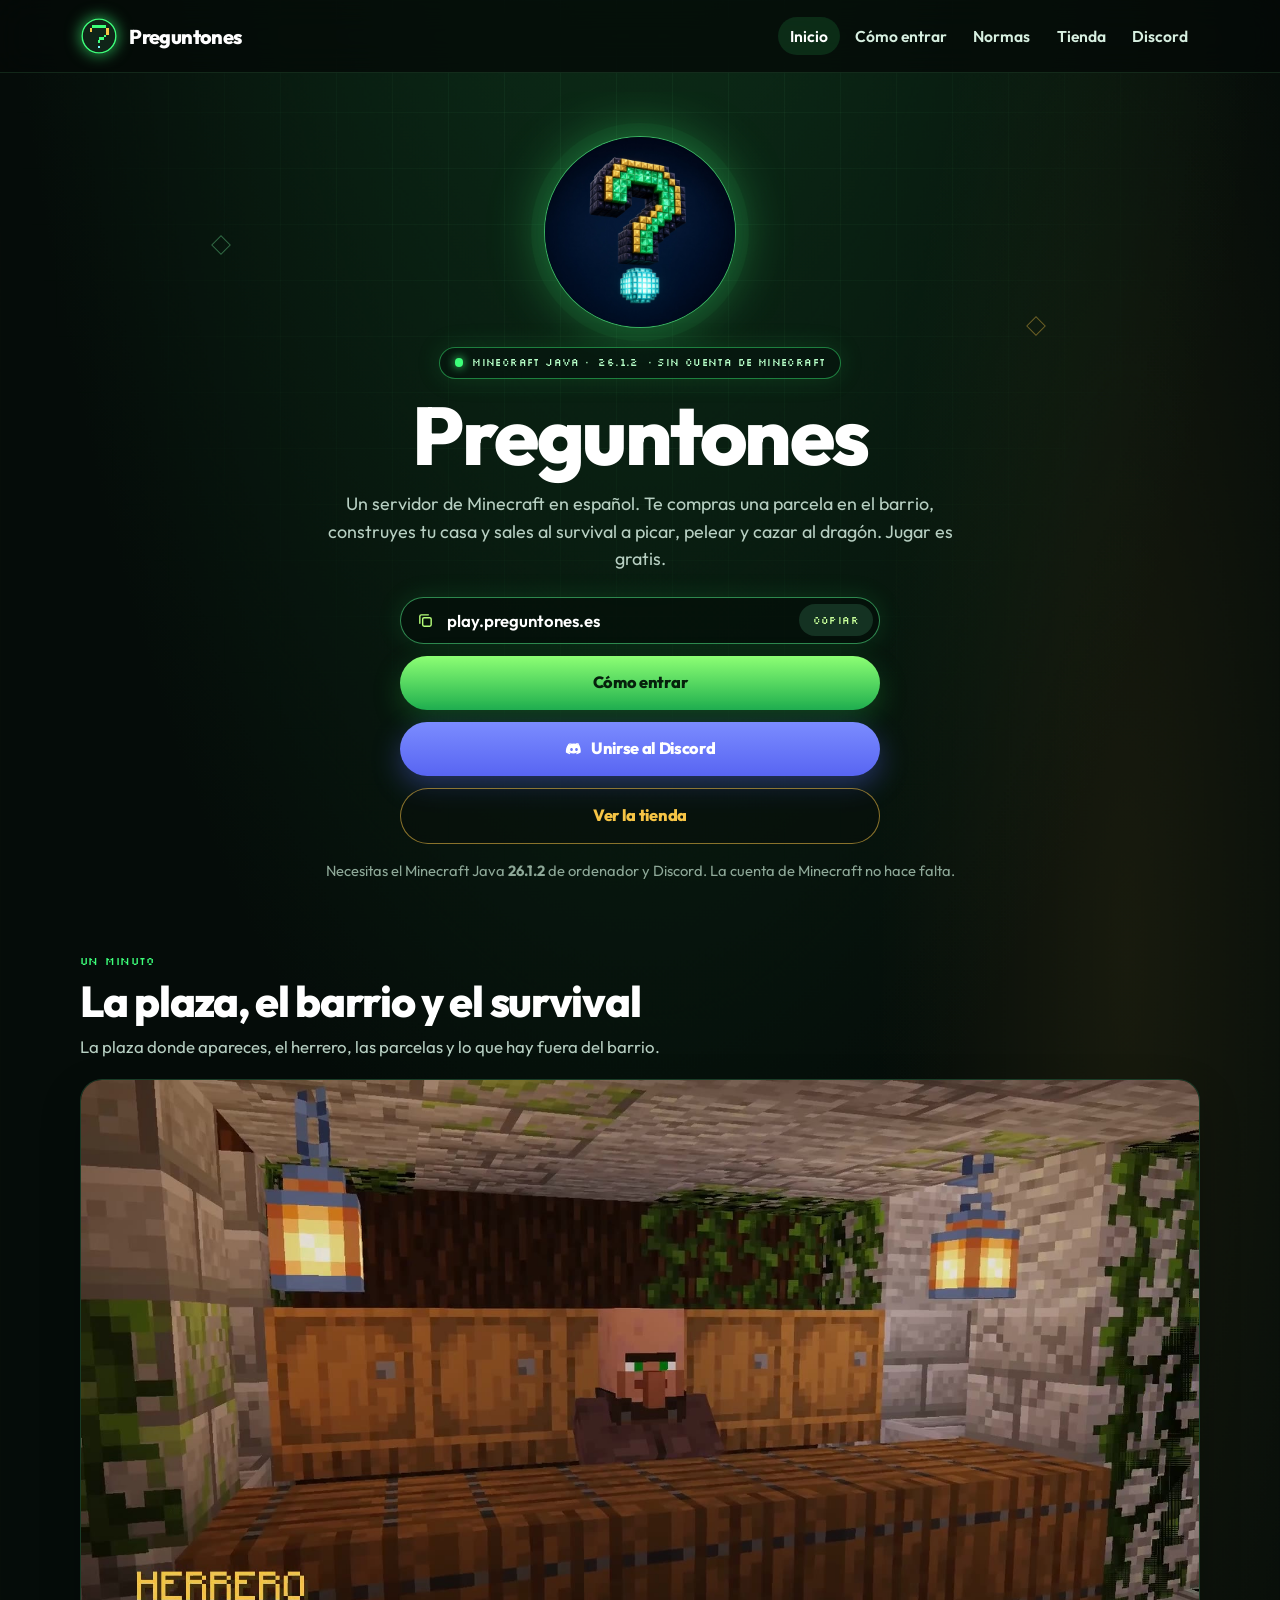
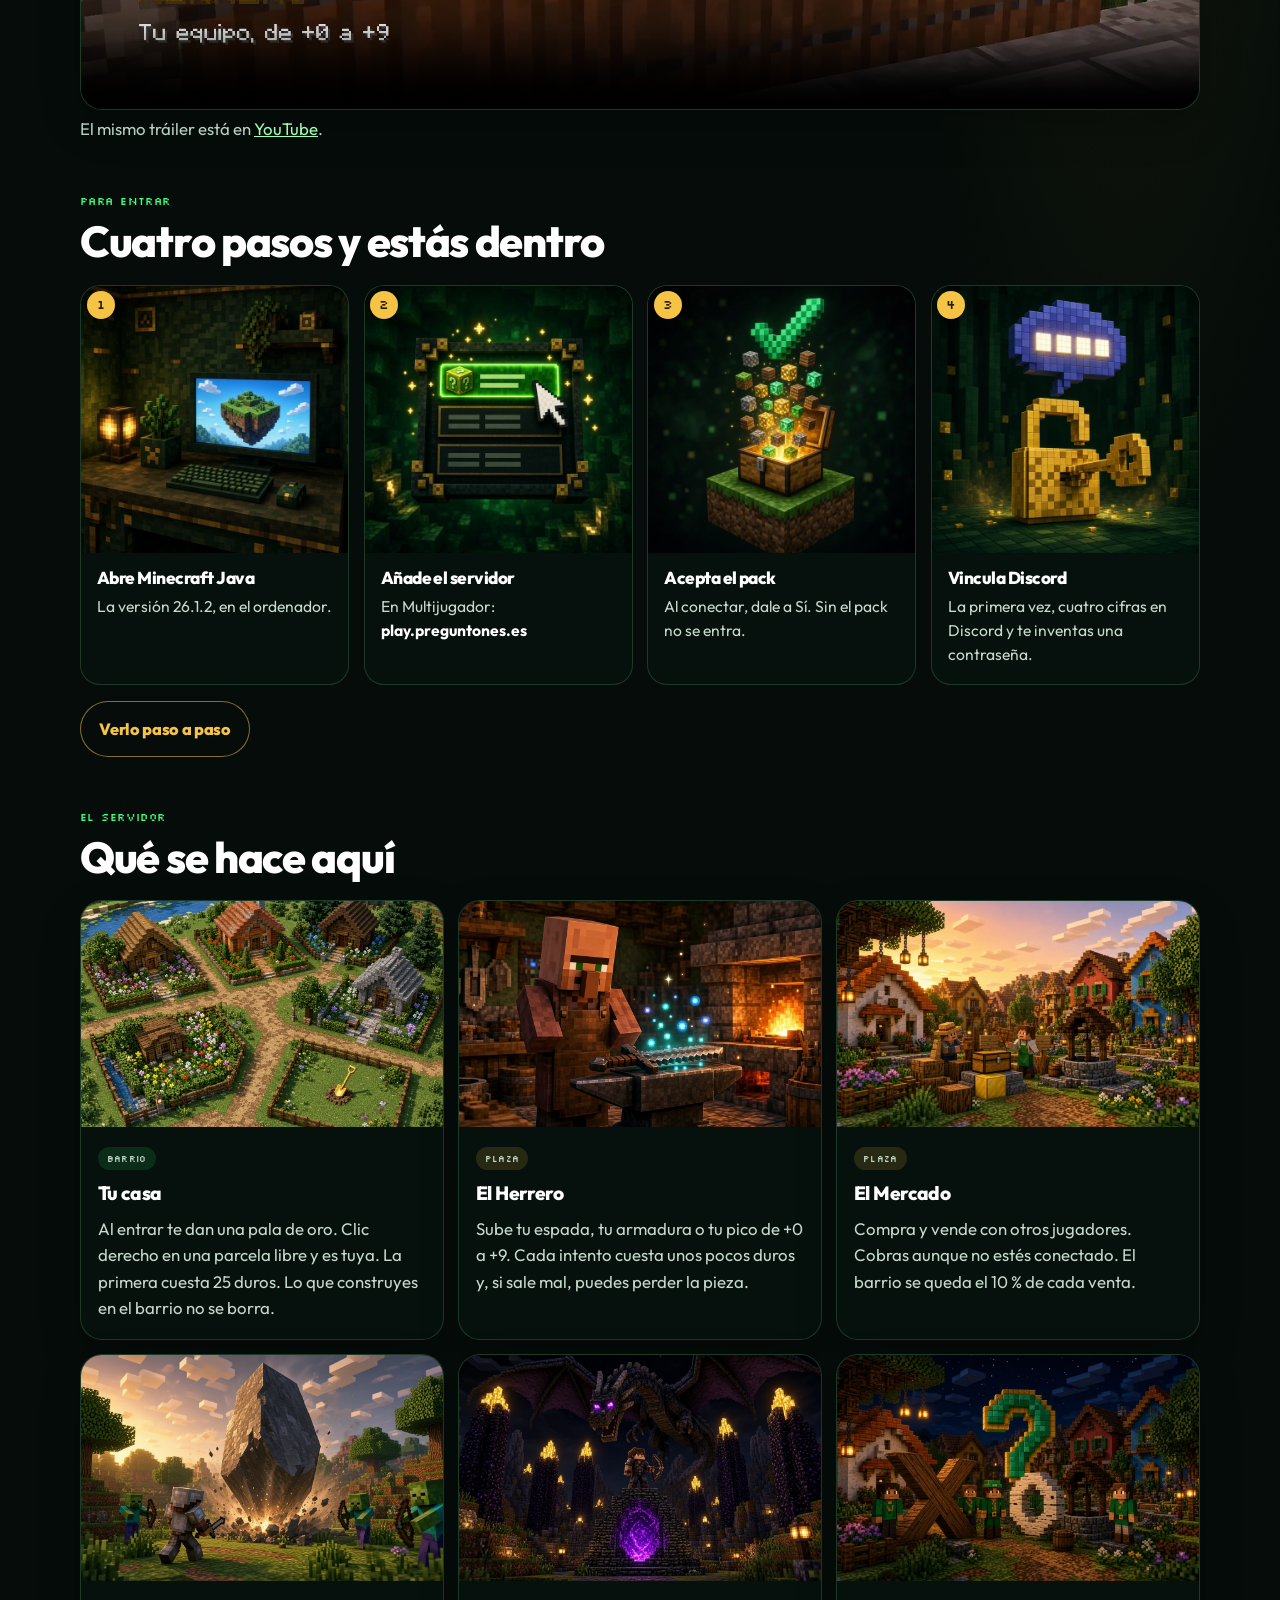
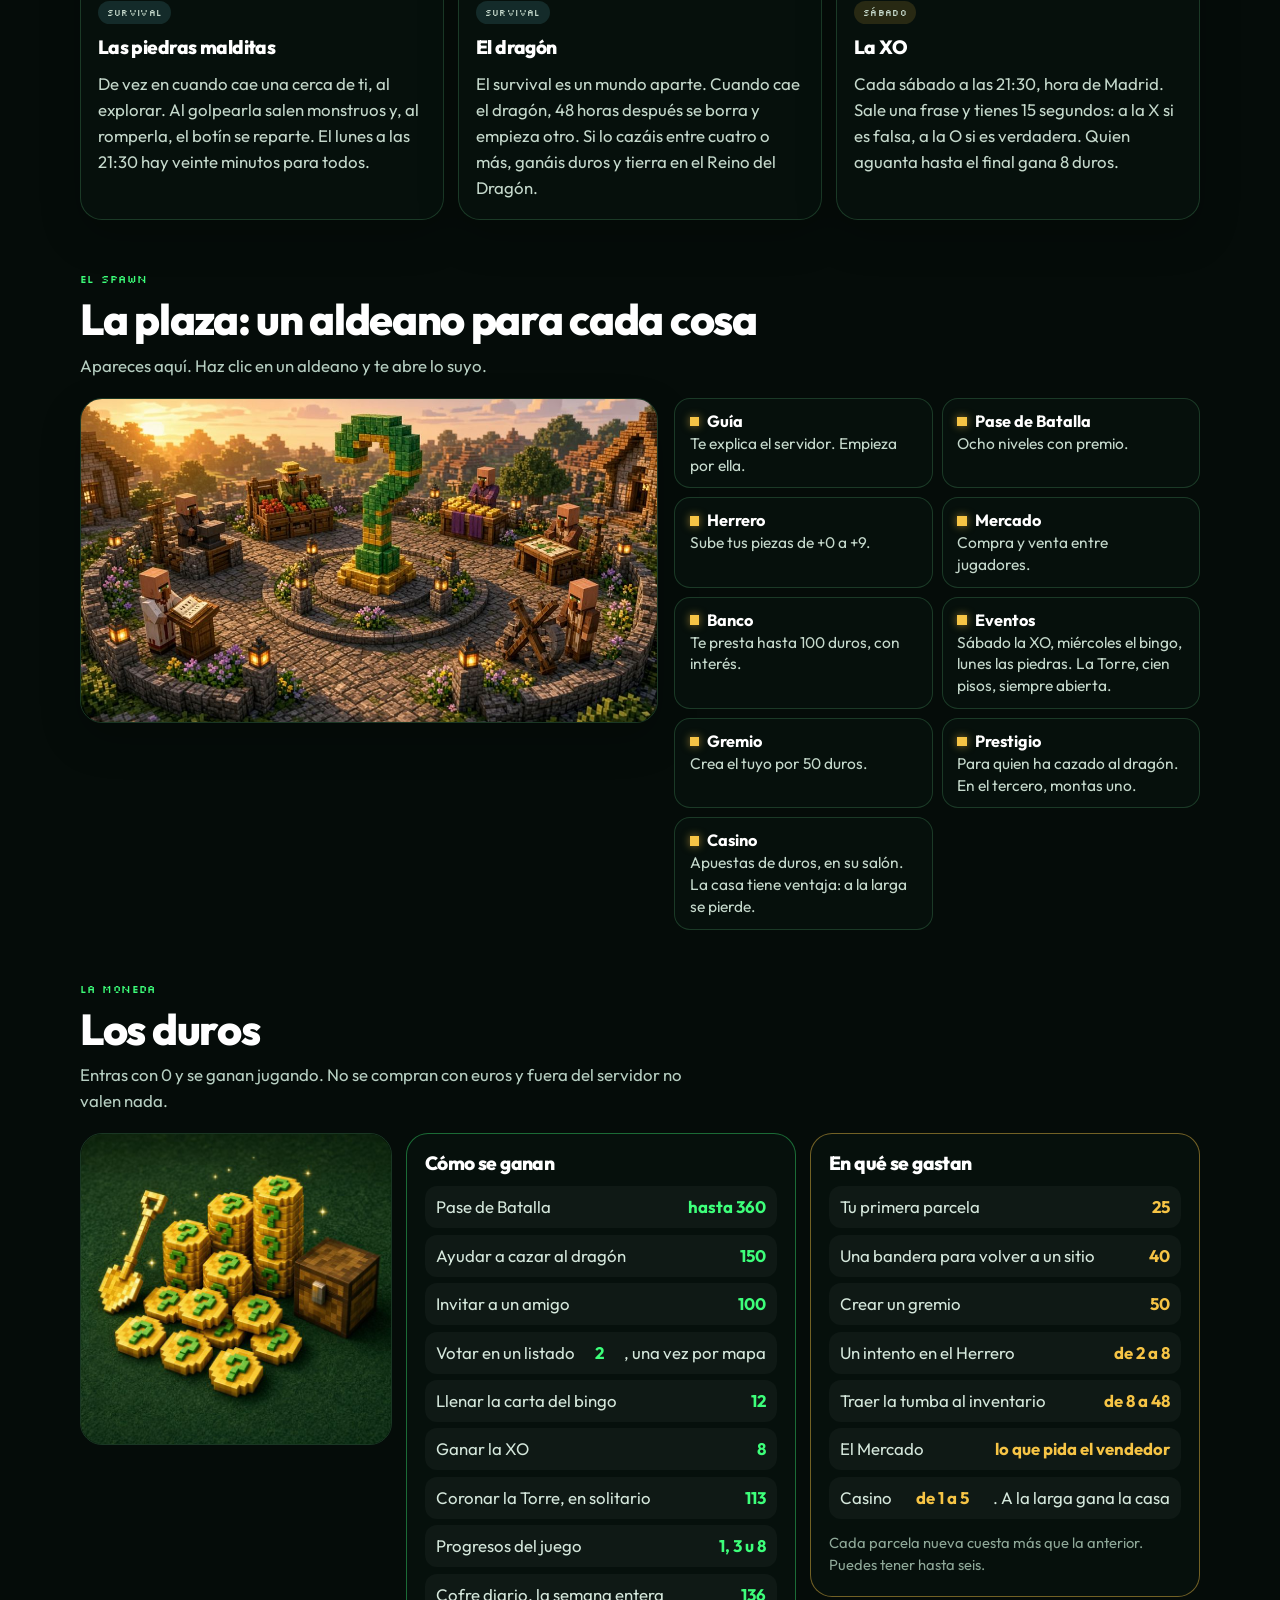
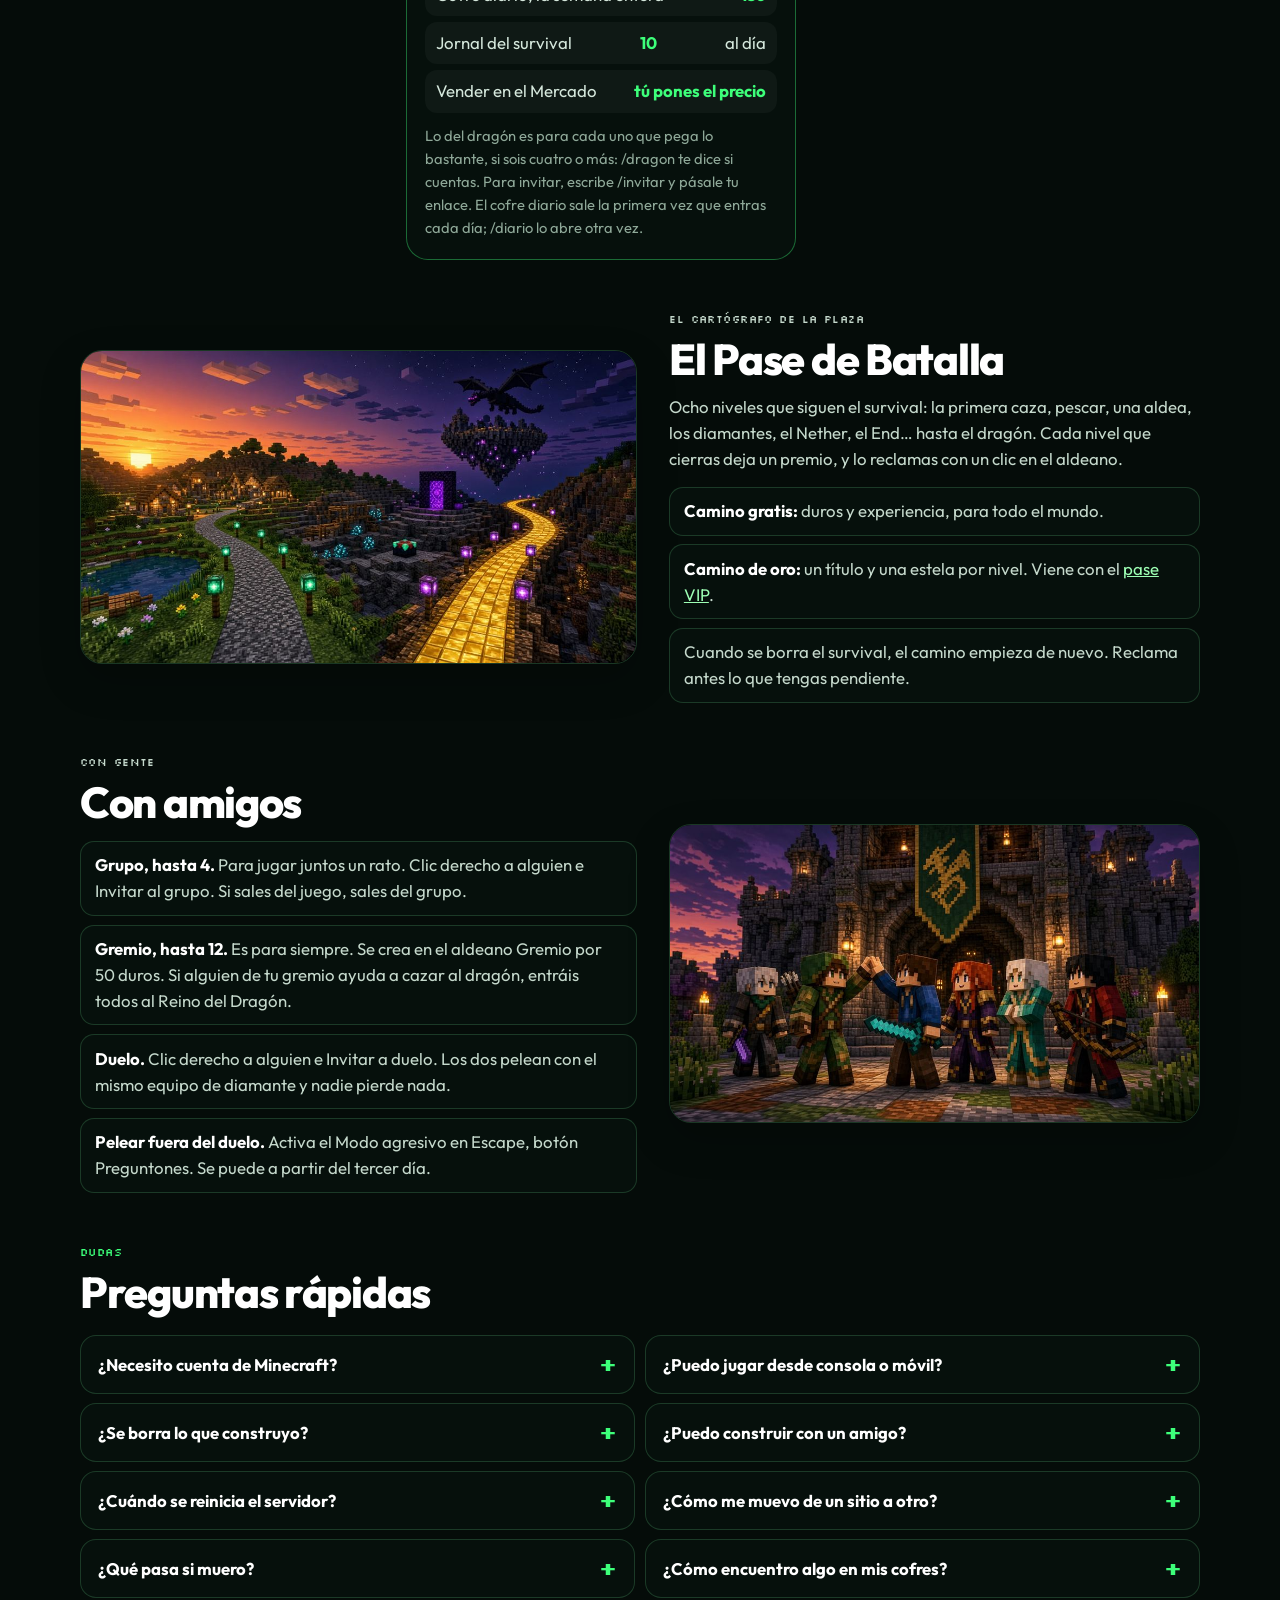
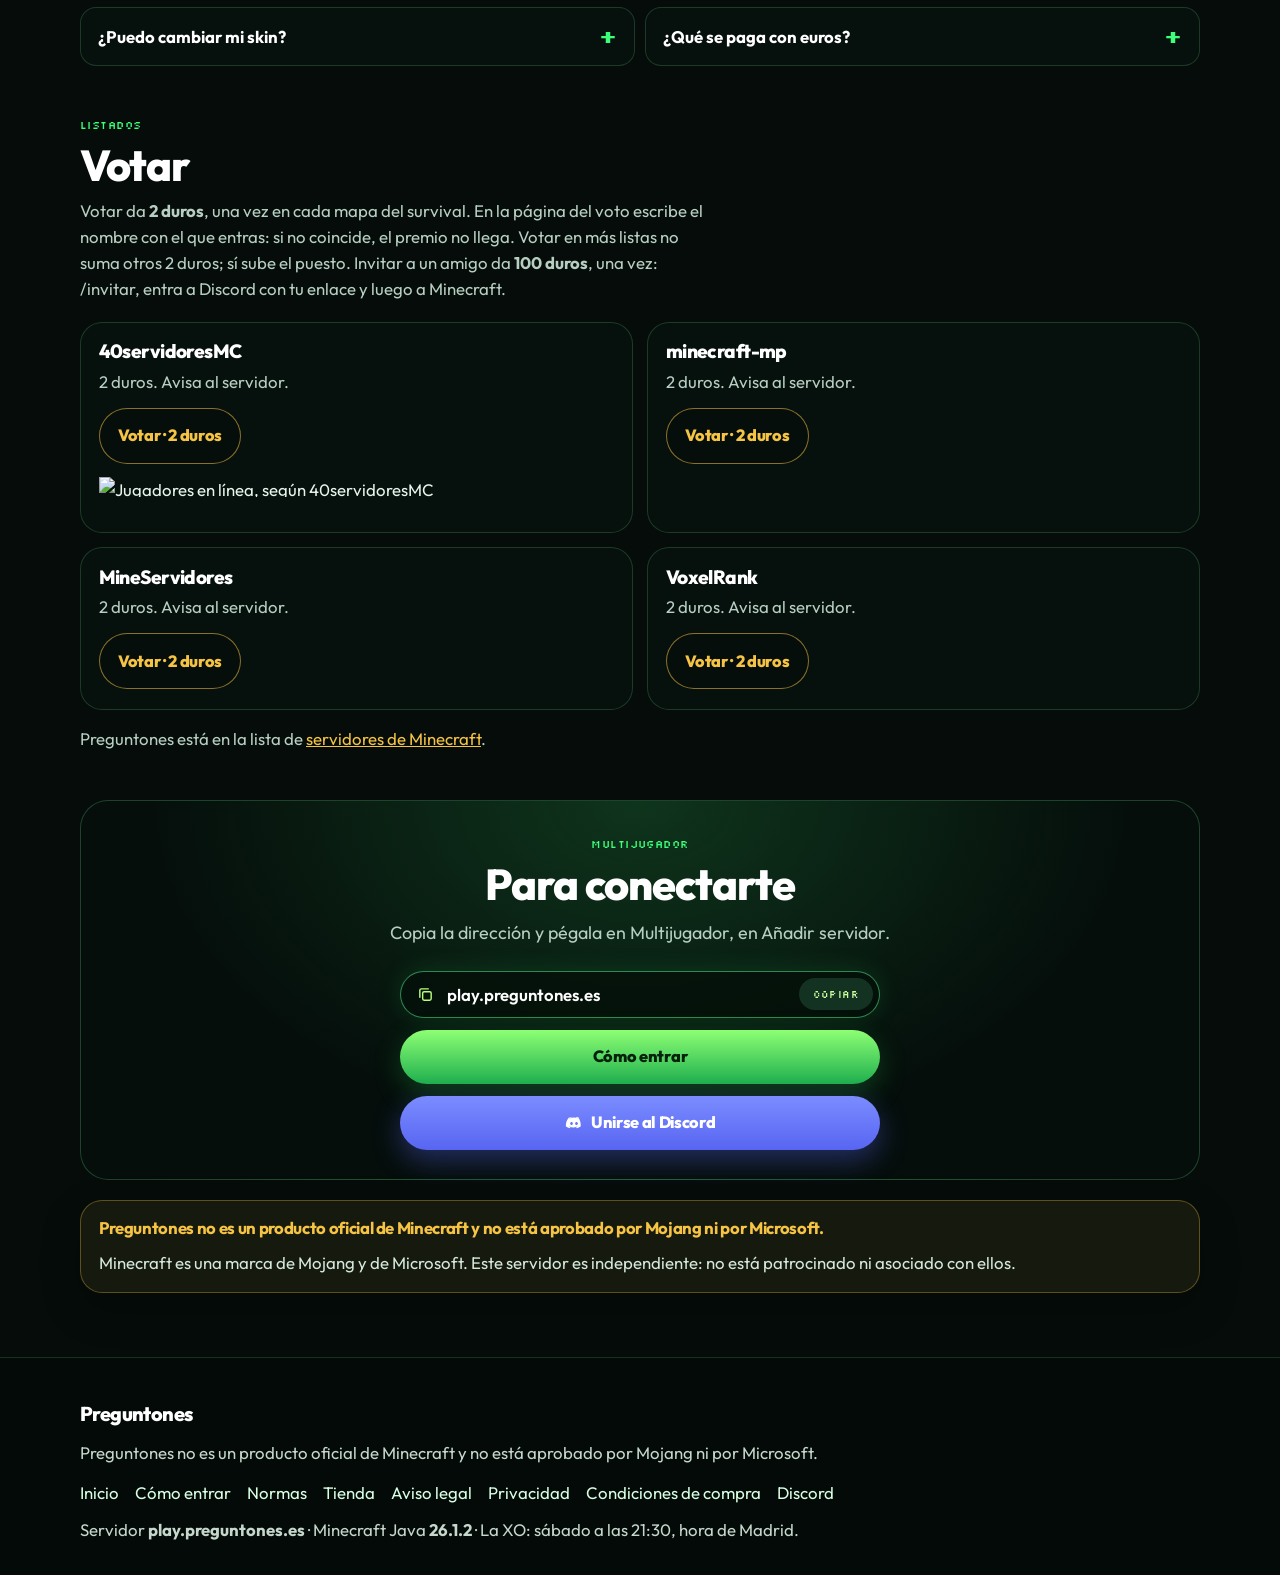
==== index.html @ ec305dd5 "El enlace de YouTube apunta al tráiler de 75 segundos, y el short vertical queda publicado para subi" ====
<!DOCTYPE html>
<html lang="es-ES">
<head>
  <meta charset="utf-8">
  <meta name="viewport" content="width=device-width, initial-scale=1">
  <title>Preguntones: un servidor de Minecraft</title>
  <meta name="description" content="Servidor de Minecraft Java 26.1.2 en español. Tu casa en el barrio, el survival con el dragón y la XO los sábados. Sin cuenta de Minecraft. Jugar es gratis. Dirección: play.preguntones.es.">
  <meta name="theme-color" content="#07140e">
  <link rel="icon" href="img/marca.svg">
  <link rel="preconnect" href="https://fonts.googleapis.com">
  <link rel="preconnect" href="https://fonts.gstatic.com" crossorigin>
  <link href="https://fonts.googleapis.com/css2?family=Outfit:wght@400;500;600;700;800&family=Silkscreen&display=swap" rel="stylesheet">
  <link rel="stylesheet" href="css/estilos.css">
</head>
<body>
  <a class="saltar" href="#contenido">Saltar al contenido</a>
  <header class="cabecera">
    <div class="envoltorio barra">
      <a class="marca" href="index.html"><span data-campo="nombre">Preguntones</span></a>
      <button class="menu-abrir" type="button" aria-expanded="false" aria-controls="menu-principal"><span class="cuando-cerrado">Menú</span><span class="cuando-abierto">Cerrar</span></button>
      <nav class="menu" id="menu-principal" aria-label="Principal">
        <a href="index.html" aria-current="page">Inicio</a>
        <a href="entrar.html">Cómo entrar</a>
        <a href="normas.html">Normas</a>
        <a href="tienda.html">Tienda</a>
        <a href="https://discord.gg/ZjcnvSkqsQ" data-campo="discord" data-campo-modo="solo-href">Discord</a>
      </nav>
    </div>
  </header>
  <main id="contenido" class="envoltorio" tabindex="-1">
    <section class="portada" aria-labelledby="titulo">
      <span class="rombo rombo-a" aria-hidden="true"></span>
      <span class="rombo rombo-b" aria-hidden="true"></span>
      <div class="emblema">
        <img src="img/marca.jpg" alt="">
      </div>
      <p class="estado"><span class="punto" aria-hidden="true"></span> Minecraft Java · <span data-campo="version">26.1.2</span> · sin cuenta de Minecraft</p>
      <h1 id="titulo">Preguntones</h1>
      <p class="entradilla">Un servidor de Minecraft en español. Te compras una parcela en el barrio, construyes tu casa y sales al survival a picar, pelear y cazar al dragón. Jugar es gratis.</p>
      <div class="portada-acciones">
        <button class="ip-capsula" id="copiar-ip" type="button" data-copiar-ip>
          <span class="ip-icono" aria-hidden="true"></span>
          <span data-campo="hostname">play.preguntones.es</span>
          <span class="ip-accion">Copiar</span>
        </button>
        <p class="copiado" id="copiado" hidden>Copiado. Pégalo en Multijugador, en Dirección del servidor.</p>
        <a class="boton" href="entrar.html">Cómo entrar</a>
        <a class="boton boton-discord" href="https://discord.gg/ZjcnvSkqsQ" data-campo="discord" data-campo-modo="solo-href"><span class="icono-discord" aria-hidden="true"></span> Unirse al Discord</a>
        <a class="boton boton-tienda" href="tienda.html">Ver la tienda</a>
      </div>
      <p class="meta-juego">Necesitas el Minecraft Java <strong data-campo="version">26.1.2</strong> de ordenador y Discord. La cuenta de Minecraft no hace falta.</p>
    </section>

    <section class="seccion" aria-labelledby="el-video">
      <p class="kicker">Un minuto</p>
      <h2 class="titulo" id="el-video">La plaza, el barrio y el survival</h2>
      <p class="seccion-texto">La plaza donde apareces, el herrero, las parcelas y lo que hay fuera del barrio.</p>
      <figure class="trailer">
        <video controls playsinline preload="metadata" width="1920" height="1080" poster="img/trailer.jpg">
          <source src="video/preguntones-trailer.mp4" type="video/mp4">
        </video>
      </figure>
      <p class="seccion-texto">El mismo tráiler está en <a href="https://youtu.be/aAPYGEvnbO0">YouTube</a>.</p>
    </section>

    <section class="seccion" aria-labelledby="pasos">
      <p class="kicker">Para entrar</p>
      <h2 class="titulo" id="pasos">Cuatro pasos y estás dentro</h2>
      <ol class="pasos-foto">
        <li>
          <img src="img/paso-1-java.jpg" alt="Un ordenador con un bloque de hierba en la pantalla">
          <div class="paso-texto">
            <h3>Abre Minecraft Java</h3>
            <p>La versión <span data-campo="version">26.1.2</span>, en el ordenador.</p>
          </div>
        </li>
        <li>
          <img src="img/paso-2-servidor.jpg" alt="Una lista de servidores con el interrogante verde y oro marcado">
          <div class="paso-texto">
            <h3>Añade el servidor</h3>
            <p>En Multijugador: <span class="ip-chica" data-campo="hostname">play.preguntones.es</span></p>
          </div>
        </li>
        <li>
          <img src="img/paso-3-pack.jpg" alt="Un cofre abierto del que salen bloques, con una marca verde encima">
          <div class="paso-texto">
            <h3>Acepta el pack</h3>
            <p>Al conectar, dale a Sí. Sin el pack no se entra.</p>
          </div>
        </li>
        <li>
          <img src="img/paso-4-discord.jpg" alt="Un candado de oro abriéndose bajo un bocadillo con cuatro casillas">
          <div class="paso-texto">
            <h3>Vincula Discord</h3>
            <p>La primera vez, cuatro cifras en Discord y te inventas una contraseña.</p>
          </div>
        </li>
      </ol>
      <p class="mas-enlace"><a class="boton boton-linea" href="entrar.html">Verlo paso a paso</a></p>
    </section>

    <section class="seccion" aria-labelledby="que-hay">
      <p class="kicker">El servidor</p>
      <h2 class="titulo" id="que-hay">Qué se hace aquí</h2>
      <div class="cartas">
        <article class="carta">
          <img src="img/barrio.jpg" alt="Casas de distintos colores separadas por caminos de tierra, y una pala de oro en una parcela libre">
          <div class="carta-cuerpo">
            <p class="chip">Barrio</p>
            <h3>Tu casa</h3>
            <p>Al entrar te dan una pala de oro. Clic derecho en una parcela libre y es tuya. La primera cuesta 25 duros. Lo que construyes en el barrio no se borra.</p>
          </div>
        </article>
        <article class="carta">
          <img src="img/herrero.jpg" alt="Un aldeano herrero junto a un yunque, con una espada rodeada de luces azules">
          <div class="carta-cuerpo">
            <p class="chip chip-oro">Plaza</p>
            <h3>El Herrero</h3>
            <p>Sube tu espada, tu armadura o tu pico de +0 a +9. Cada intento cuesta unos pocos duros y, si sale mal, puedes perder la pieza.</p>
          </div>
        </article>
        <article class="carta">
          <img src="img/mercado.jpg" alt="Dos vecinos comerciando junto a un cofre, en la plaza al atardecer">
          <div class="carta-cuerpo">
            <p class="chip chip-oro">Plaza</p>
            <h3>El Mercado</h3>
            <p>Compra y vende con otros jugadores. Cobras aunque no estés conectado. El barrio se queda el 10 % de cada venta.</p>
          </div>
        </article>
        <article class="carta">
          <img src="img/piedra.jpg" alt="Una piedra enorme cayendo del cielo en un bosque, con un aventurero y varios zombis alrededor">
          <div class="carta-cuerpo">
            <p class="chip chip-cielo">Survival</p>
            <h3>Las piedras malditas</h3>
            <p>De vez en cuando cae una cerca de ti, al explorar. Al golpearla salen monstruos y, al romperla, el botín se reparte. El lunes a las 21:30 hay veinte minutos para todos.</p>
          </div>
        </article>
        <article class="carta">
          <img src="img/dragon.jpg" alt="Un cazador con arco frente a un dragón de ojos violeta, entre columnas del End">
          <div class="carta-cuerpo">
            <p class="chip chip-cielo">Survival</p>
            <h3>El dragón</h3>
            <p>El survival es un mundo aparte. Cuando cae el dragón, 48 horas después se borra y empieza otro. Si lo cazáis entre cuatro o más, ganáis duros y tierra en el Reino del Dragón.</p>
          </div>
        </article>
        <article class="carta">
          <img src="img/xo.jpg" alt="Una X de madera y una O de piedra en la plaza, de noche, con jugadores alrededor">
          <div class="carta-cuerpo">
            <p class="chip chip-oro">Sábado</p>
            <h3>La XO</h3>
            <p>Cada <span data-campo="cita">sábado a las 21:30, hora de Madrid</span>. Sale una frase y tienes 15 segundos: a la X si es falsa, a la O si es verdadera. Quien aguanta hasta el final gana 8 duros.</p>
          </div>
        </article>
      </div>
    </section>

    <section class="seccion" aria-labelledby="plaza">
      <p class="kicker">El spawn</p>
      <h2 class="titulo" id="plaza">La plaza: un aldeano para cada cosa</h2>
      <p class="seccion-texto">Apareces aquí. Haz clic en un aldeano y te abre lo suyo.</p>
      <div class="plaza">
        <img src="img/plaza-aldeanos.jpg" alt="Plaza redonda con un interrogante verde y oro en el centro y varios aldeanos alrededor, cada uno en su puesto">
        <ul class="aldeanos">
          <li><strong>Guía</strong> Te explica el servidor. Empieza por ella.</li>
          <li><strong>Pase de Batalla</strong> Ocho niveles con premio.</li>
          <li><strong>Herrero</strong> Sube tus piezas de +0 a +9.</li>
          <li><strong>Mercado</strong> Compra y venta entre jugadores.</li>
          <li><strong>Banco</strong> Te presta hasta 100 duros, con interés.</li>
          <li><strong>Eventos</strong> Sábado la XO, miércoles el bingo, lunes las piedras. La Torre, cien pisos, siempre abierta.</li>
          <li><strong>Gremio</strong> Crea el tuyo por 50 duros.</li>
          <li><strong>Prestigio</strong> Para quien ha cazado al dragón. En el tercero, montas uno.</li>
          <li><strong>Casino</strong> Apuestas de duros, en su salón. La casa tiene ventaja: a la larga se pierde.</li>
        </ul>
      </div>
    </section>

    <section class="seccion" aria-labelledby="duros">
      <p class="kicker">La moneda</p>
      <h2 class="titulo" id="duros">Los duros</h2>
      <p class="seccion-texto">Entras con 0 y se ganan jugando. No se compran con euros y fuera del servidor no valen nada.</p>
      <div class="cuentas">
        <img src="img/duros.jpg" alt="Monedas de oro con un interrogante verde, una pala de oro y un cofre">
        <div class="cuenta cuenta-gana">
          <h3>Cómo se ganan</h3>
          <ul>
            <li>Pase de Batalla <b>hasta 360</b></li>
            <li>Ayudar a cazar al dragón <b>150</b></li>
            <li>Invitar a un amigo <b>100</b></li>
            <li>Votar en un listado <b>2</b>, una vez por mapa</li>
            <li>Llenar la carta del bingo <b>12</b></li>
            <li>Ganar la XO <b>8</b></li>
            <li>Coronar la Torre, en solitario <b>113</b></li>
            <li>Progresos del juego <b>1, 3 u 8</b></li>
            <li>Cofre diario, la semana entera <b>136</b></li>
            <li>Jornal del survival <b>10</b> al día</li>
            <li>Vender en el Mercado <b>tú pones el precio</b></li>
          </ul>
          <p class="nota">Lo del dragón es para cada uno que pega lo bastante, si sois cuatro o más: /dragon te dice si cuentas. Para invitar, escribe /invitar y pásale tu enlace. El cofre diario sale la primera vez que entras cada día; /diario lo abre otra vez.</p>
        </div>
        <div class="cuenta cuenta-gasta">
          <h3>En qué se gastan</h3>
          <ul>
            <li>Tu primera parcela <b>25</b></li>
            <li>Una bandera para volver a un sitio <b>40</b></li>
            <li>Crear un gremio <b>50</b></li>
            <li>Un intento en el Herrero <b>de 2 a 8</b></li>
            <li>Traer la tumba al inventario <b>de 8 a 48</b></li>
            <li>El Mercado <b>lo que pida el vendedor</b></li>
            <li>Casino <b>de 1 a 5</b>. A la larga gana la casa</li>
          </ul>
          <p class="nota">Cada parcela nueva cuesta más que la anterior. Puedes tener hasta seis.</p>
        </div>
      </div>
    </section>

    <section class="seccion" aria-labelledby="pase">
      <div class="franja">
        <img src="img/pase-batalla.jpg" alt="Dos caminos, uno de piedra y otro de oro, con ocho farolas que llevan desde un prado hasta una isla del End con un dragón">
        <div class="franja-texto">
          <p class="kicker">El cartógrafo de la plaza</p>
          <h2 class="titulo" id="pase">El Pase de Batalla</h2>
          <p>Ocho niveles que siguen el survival: la primera caza, pescar, una aldea, los diamantes, el Nether, el End… hasta el dragón. Cada nivel que cierras deja un premio, y lo reclamas con un clic en el aldeano.</p>
          <ul class="lista-corta">
            <li><strong>Camino gratis:</strong> duros y experiencia, para todo el mundo.</li>
            <li><strong>Camino de oro:</strong> un título y una estela por nivel. Viene con el <a href="tienda.html">pase VIP</a>.</li>
            <li>Cuando se borra el survival, el camino empieza de nuevo. Reclama antes lo que tengas pendiente.</li>
          </ul>
        </div>
      </div>
    </section>

    <section class="seccion" aria-labelledby="amigos">
      <div class="franja voltea">
        <img src="img/gremio.jpg" alt="Seis jugadores chocando las manos delante de un salón de piedra con un estandarte verde y un dragón dorado">
        <div class="franja-texto">
          <p class="kicker">Con gente</p>
          <h2 class="titulo" id="amigos">Con amigos</h2>
          <ul class="lista-corta">
            <li><strong>Grupo, hasta 4.</strong> Para jugar juntos un rato. Clic derecho a alguien e Invitar al grupo. Si sales del juego, sales del grupo.</li>
            <li><strong>Gremio, hasta 12.</strong> Es para siempre. Se crea en el aldeano Gremio por 50 duros. Si alguien de tu gremio ayuda a cazar al dragón, entráis todos al Reino del Dragón.</li>
            <li><strong>Duelo.</strong> Clic derecho a alguien e Invitar a duelo. Los dos pelean con el mismo equipo de diamante y nadie pierde nada.</li>
            <li><strong>Pelear fuera del duelo.</strong> Activa el Modo agresivo en Escape, botón Preguntones. Se puede a partir del tercer día.</li>
          </ul>
        </div>
      </div>
    </section>

    <section class="seccion" aria-labelledby="preguntas">
      <p class="kicker">Dudas</p>
      <h2 class="titulo" id="preguntas">Preguntas rápidas</h2>
      <div class="preguntas dos">
        <details class="pregunta">
          <summary>¿Necesito cuenta de Minecraft?</summary>
          <div><p>No. El servidor no la comprueba. Sí necesitas Discord y una contraseña que te inventas la primera vez que entras.</p></div>
        </details>
        <details class="pregunta">
          <summary>¿Puedo jugar desde consola o móvil?</summary>
          <div><p>Por ahora no. Consola, móvil y el Minecraft de la Microsoft Store son otra edición (Bedrock). Hace falta Java, en ordenador.</p></div>
        </details>
        <details class="pregunta">
          <summary>¿Se borra lo que construyo?</summary>
          <div><p>En el barrio, no: sigue ahí después de cada reinicio. El survival sí: se borra 48 horas después de que caiga el dragón y sale un mundo nuevo.</p></div>
        </details>
        <details class="pregunta">
          <summary>¿Puedo construir con un amigo?</summary>
          <div><p>Sí. Dentro de tu parcela, escribe /parcela amigo y su nombre, con los dos conectados. Las puertas las abre cualquiera; los cofres y los hornos, solo tú y quien invites.</p></div>
        </details>
        <details class="pregunta">
          <summary>¿Cuándo se reinicia el servidor?</summary>
          <div><p>Cada día a las 05:00, hora de Madrid, durante un momento. No se borra nada.</p></div>
        </details>
        <details class="pregunta">
          <summary>¿Cómo me muevo de un sitio a otro?</summary>
          <div><p>Pulsa Escape, el botón dorado Preguntones y luego Panel Preguntones (o escribe /menu). Desde ahí vas al spawn, a tu parcela, al survival o a tus banderas. El viaje tarda 5 segundos.</p></div>
        </details>
        <details class="pregunta">
          <summary>¿Qué pasa si muero?</summary>
          <div><p>Tus cosas se quedan en una tumba con tu nombre que solo abres tú. Al reaparecer puedes volver al sitio gratis, o pagar de 8 a 48 duros para que la tumba entre en el inventario sin ir a buscarla.</p></div>
        </details>
        <details class="pregunta">
          <summary>¿Cómo encuentro algo en mis cofres?</summary>
          <div><p>Abre el inventario con la E y pulsa la lupa de la esquina de abajo, o escribe /buscar. Busca en lo que llevas encima y en los cofres de tus parcelas.</p></div>
        </details>
        <details class="pregunta">
          <summary>¿Puedo cambiar mi skin?</summary>
          <div><p>Si tu nombre es el de una cuenta de Minecraft, sale su skin. Si no, escribe /skin set y el nombre de la skin que quieras.</p></div>
        </details>
        <details class="pregunta">
          <summary>¿Qué se paga con euros?</summary>
          <div><p>El pase VIP, <span data-campo="precioVecino">4,99 €</span>, una vez: cambia cómo te ves. El zorro, 2,99 €, solo se ve. Las monturas, de 3,99 € a 7,99 €, se montan en cualquier mundo y cada una es más rápida; el prestigio da la misma. No hay duros, equipo ni ventaja en la XO. Está en la <a href="tienda.html">tienda</a>.</p></div>
        </details>
      </div>
    </section>

    <section class="seccion" aria-labelledby="votar">
      <p class="kicker">Listados</p>
      <h2 class="titulo" id="votar">Votar</h2>
      <p class="seccion-texto">Votar da <strong>2 duros</strong>, una vez en cada mapa del survival. En la página del voto escribe el nombre con el que entras: si no coincide, el premio no llega. Votar en más listas no suma otros 2 duros; sí sube el puesto. Invitar a un amigo da <strong>100 duros</strong>, una vez: /invitar, entra a Discord con tu enlace y luego a Minecraft.</p>
      <ul class="votos-lista">
        <li class="voto">
          <h3>40servidoresMC</h3>
          <p>2 duros. Avisa al servidor.</p>
          <a class="boton boton-linea" href="https://www.40servidoresmc.es/preguntones-es-minecraft/votar">Votar · 2 duros</a>
          <img class="voto-badge" src="https://www.40servidoresmc.es/api/badge/preguntones-es-minecraft" alt="Jugadores en línea, según 40servidoresMC" width="350" height="20">
        </li>
        <li class="voto">
          <h3>minecraft-mp</h3>
          <p>2 duros. Avisa al servidor.</p>
          <a class="boton boton-linea" href="https://minecraft-mp.com/server/366981/vote/">Votar · 2 duros</a>
          <iframe class="voto-marco" title="Votar en minecraft-mp y ganar 2 duros" src="https://minecraft-mp.com/embed/?id=366981&amp;type=votes&amp;size=normal" width="290" height="35" loading="lazy"></iframe>
        </li>
        <li class="voto">
          <h3>MineServidores</h3>
          <p>2 duros. Avisa al servidor.</p>
          <a class="boton boton-linea" href="https://mineservidores.com/servidor/preguntones/votar">Votar · 2 duros</a>
        </li>
        <li class="voto">
          <h3>VoxelRank</h3>
          <p>2 duros. Avisa al servidor.</p>
          <a class="boton boton-linea" href="https://voxelrank.com/vote/17225-preguntones">Votar · 2 duros</a>
        </li>
      </ul>
      <p class="seccion-texto votos-nota">Preguntones está en la lista de <a href="https://www.40servidoresmc.es/">servidores de Minecraft</a>.</p>
    </section>

    <section class="cierre" aria-labelledby="listo">
      <p class="kicker">Multijugador</p>
      <h2 class="titulo" id="listo">Para conectarte</h2>
      <p class="entradilla">Copia la dirección y pégala en Multijugador, en Añadir servidor.</p>
      <div class="portada-acciones">
        <button class="ip-capsula" type="button" data-copiar-ip>
          <span class="ip-icono" aria-hidden="true"></span>
          <span data-campo="hostname">play.preguntones.es</span>
          <span class="ip-accion">Copiar</span>
        </button>
        <p class="copiado" hidden>Copiado. Pégalo en Multijugador, en Dirección del servidor.</p>
        <a class="boton" href="entrar.html">Cómo entrar</a>
        <a class="boton boton-discord" href="https://discord.gg/ZjcnvSkqsQ" data-campo="discord" data-campo-modo="solo-href"><span class="icono-discord" aria-hidden="true"></span> Unirse al Discord</a>
      </div>
    </section>

    <section class="aviso-oficial" aria-labelledby="no-oficial">
      <h2 id="no-oficial" class="frase-oficial"><span data-campo="nombre">Preguntones</span> no es un producto oficial de Minecraft y no está aprobado por Mojang ni por Microsoft.</h2>
      <p>Minecraft es una marca de Mojang y de Microsoft. Este servidor es independiente: no está patrocinado ni asociado con ellos.</p>
    </section>
  </main>
  <footer class="pie">
    <div class="envoltorio">
      <p class="pie-nombre"><span data-campo="nombre">Preguntones</span></p>
      <p><span data-campo="nombre">Preguntones</span> no es un producto oficial de Minecraft y no está aprobado por Mojang ni por Microsoft.</p>
      <nav aria-label="Pie">
        <ul class="pie-enlaces">
          <li><a href="index.html" aria-current="page">Inicio</a></li>
          <li><a href="entrar.html">Cómo entrar</a></li>
          <li><a href="normas.html">Normas</a></li>
          <li><a href="tienda.html">Tienda</a></li>
          <li><a href="aviso-legal.html">Aviso legal</a></li>
          <li><a href="privacidad.html">Privacidad</a></li>
          <li><a href="condiciones.html">Condiciones de compra</a></li>
          <li><a href="https://discord.gg/ZjcnvSkqsQ" data-campo="discord" data-campo-modo="solo-href">Discord</a></li>
        </ul>
      </nav>
      <p>Servidor <strong data-campo="hostname">play.preguntones.es</strong> · Minecraft Java <strong data-campo="version">26.1.2</strong> · La XO: <span data-campo="cita">sábado a las 21:30, hora de Madrid</span>.</p>
    </div>
  </footer>
  <script src="js/identidad.js"></script>
  <script src="js/sitio.js"></script>
</body>
</html>
---- css/estilos.css ----
:root {
  --cielo: #7af6ff;
  --hierba: #3dff7a;
  --hierba-oscura: #14924a;
  --tierra: #8b5a2b;
  --tierra-oscura: #5c3a1e;
  --piedra: #101a16;
  --piedra-oscura: #070d0a;
  --tinta: #e7f6ec;
  --papel: #e7f6ec;
  --oro: #f6c445;
  --esmeralda: #3dff7a;
  --discord: #5865f2;
  --linea: rgba(125, 255, 160, 0.18);
  --panel: rgba(8, 18, 14, 0.82);
  color-scheme: dark;
}

*,
*::before,
*::after {
  box-sizing: border-box;
}

[hidden] {
  display: none !important;
}

html {
  background: #040a07;
  scroll-behavior: smooth;
}

body {
  margin: 0;
  color: var(--papel);
  font-family: "Outfit", "Segoe UI", sans-serif;
  font-size: 1.05rem;
  line-height: 1.55;
  background:
    radial-gradient(ellipse 90% 42% at 50% -8%, rgba(40, 170, 80, 0.28), transparent 58%),
    radial-gradient(ellipse 28% 22% at 88% 12%, rgba(246, 196, 69, 0.08), transparent 70%),
    #050c09;
}

body::before {
  content: "";
  position: fixed;
  inset: 0;
  z-index: 0;
  pointer-events: none;
  background-image:
    linear-gradient(rgba(125, 255, 160, 0.045) 1px, transparent 1px),
    linear-gradient(90deg, rgba(125, 255, 160, 0.045) 1px, transparent 1px);
  background-size: 56px 56px;
  mask-image: radial-gradient(ellipse at 50% 0%, #000 15%, transparent 72%);
}

h1,
h2,
h3,
.marca,
.boton,
.pie-nombre,
.titulo,
.ip {
  font-family: "Outfit", "Segoe UI", sans-serif;
  font-weight: 800;
  letter-spacing: -0.03em;
}

h1,
h2,
.titulo {
  text-wrap: balance;
}

h1 {
  margin: 0 0 0.7rem;
  font-size: clamp(2rem, 5vw, 3.15rem);
  line-height: 1.05;
  color: #fff;
}

.portada h1 {
  font-size: clamp(2.6rem, 8vw, 5.1rem);
  line-height: 0.94;
}

h2 {
  margin: 0 0 0.55rem;
  font-size: clamp(1.15rem, 2vw, 1.4rem);
  line-height: 1.25;
  color: #fff;
}

.titulo {
  margin: 0 0 0.55rem;
  font-size: clamp(1.7rem, 4vw, 2.7rem);
  line-height: 1.12;
  color: #fff;
}

h3 {
  margin: 0.2rem 0 0.35rem;
  font-size: 1.2rem;
  line-height: 1.25;
  color: #fff;
}

p {
  margin: 0.7rem 0 0;
}

a {
  color: #9dffb4;
}

a:hover {
  color: #f6c445;
}

:focus-visible {
  outline: 2px solid #b6ff7a;
  outline-offset: 3px;
}

.saltar {
  position: absolute;
  left: 0.5rem;
  top: -4rem;
  background: #fff;
  color: #000;
  padding: 0.4rem 0.7rem;
  z-index: 30;
}

.saltar:focus {
  top: 0.5rem;
}

.cabecera,
main,
.pie {
  position: relative;
  z-index: 1;
}

.cabecera {
  position: sticky;
  top: 0;
  z-index: 20;
  background: rgba(4, 10, 7, 0.78);
  border-bottom: 1px solid rgba(125, 255, 160, 0.12);
  backdrop-filter: blur(16px);
}

.envoltorio {
  width: min(1120px, calc(100% - 2rem));
  margin: 0 auto;
}

.medio,
.lectura {
  width: min(820px, calc(100% - 2rem));
}

.barra {
  display: flex;
  align-items: center;
  gap: 0.8rem;
  min-height: 4.5rem;
  position: relative;
}

.marca {
  display: inline-flex;
  align-items: center;
  gap: 0.7rem;
  margin-right: auto;
  color: #fff;
  text-decoration: none;
  font-size: 1.25rem;
}

.marca::before {
  content: "";
  width: 38px;
  height: 38px;
  flex: none;
  background: url("../img/marca.svg") center/contain no-repeat;
  filter: drop-shadow(0 0 8px rgba(61, 255, 122, 0.7));
}

.menu-abrir {
  display: none;
  align-items: center;
  justify-content: center;
  min-width: 5.2rem;
  min-height: 2.5rem;
  padding: 0.4rem 0.8rem;
  border: 1px solid rgba(125, 255, 160, 0.28);
  border-radius: 12px;
  background: #101a16;
  color: #fff;
  font: 700 0.95rem "Outfit", sans-serif;
  cursor: pointer;
}

.cuando-abierto {
  display: none;
}

.menu-abrir[aria-expanded="true"] .cuando-cerrado {
  display: none;
}

.menu-abrir[aria-expanded="true"] .cuando-abierto {
  display: inline;
}

.menu {
  display: flex;
  flex-wrap: wrap;
  gap: 0.25rem 0.15rem;
}

.menu a {
  color: #d7efe0;
  text-decoration: none;
  padding: 0.45rem 0.75rem;
  border-radius: 999px;
  font-weight: 600;
  font-size: 0.98rem;
}

.menu a[aria-current="page"],
.menu a:hover {
  color: #fff;
  background: rgba(61, 255, 122, 0.12);
}

.antetitulo {
  display: none;
}

.portada {
  position: relative;
  text-align: center;
  padding: 2.4rem 0 1.2rem;
  overflow: hidden;
}

.rombo {
  position: absolute;
  width: 14px;
  height: 14px;
  border: 1.5px solid rgba(125, 255, 170, 0.35);
  transform: rotate(45deg);
  pointer-events: none;
}

.rombo-a {
  top: 18%;
  left: 12%;
}

.rombo-b {
  top: 28%;
  right: 14%;
  border-color: rgba(246, 196, 69, 0.4);
}

.emblema {
  width: min(190px, 58vw);
  height: min(190px, 58vw);
  margin: 0.4rem auto 1.25rem;
  border-radius: 50%;
  overflow: hidden;
  box-shadow:
    0 0 0 1px rgba(90, 255, 150, 0.55),
    0 0 0 14px rgba(40, 160, 80, 0.08),
    0 0 56px rgba(61, 255, 122, 0.42);
}

.emblema img {
  display: block;
  width: 100%;
  height: 100%;
  object-fit: cover;
  object-position: center 36%;
}

.estado {
  display: inline-flex;
  align-items: center;
  gap: 0.55rem;
  margin: 0;
  padding: 0.45rem 0.9rem;
  border: 1px solid rgba(61, 255, 122, 0.45);
  border-radius: 999px;
  background: rgba(6, 22, 14, 0.72);
  color: #b6ffc8;
  font-family: "Silkscreen", sans-serif;
  font-size: 0.62rem;
  font-weight: 400;
  letter-spacing: 0.04em;
  box-shadow: 0 0 24px rgba(40, 180, 80, 0.18);
}

.punto {
  width: 0.55rem;
  height: 0.55rem;
  border-radius: 50%;
  background: var(--hierba);
  box-shadow: 0 0 10px var(--hierba);
}

.portada h1 {
  margin-top: 1.15rem;
}

.brillo {
  color: #5dff8f;
  background-image: linear-gradient(180deg, #f3ffd8 0%, #7dff6b 42%, #14c96a 100%);
  -webkit-background-clip: text;
  background-clip: text;
}

@supports ((-webkit-background-clip: text) or (background-clip: text)) {
  .brillo {
    color: transparent;
  }
}

.kicker,
.chip,
.indice,
.ip-accion {
  font-family: "Silkscreen", sans-serif;
  font-weight: 400;
  letter-spacing: 0.04em;
  text-transform: uppercase;
}

.kicker {
  margin: 0 0 0.45rem;
  color: var(--hierba);
  font-size: 0.68rem;
}

.entradilla {
  width: min(40rem, 100%);
  margin-right: auto;
  margin-left: auto;
  color: #b7cfc2;
  font-size: 1.12rem;
}

main > .entradilla {
  margin-left: 0;
}

.portada .entradilla {
  margin-top: 1rem;
}

.portada-acciones {
  display: grid;
  gap: 0.75rem;
  width: min(480px, 100%);
  margin: 1.5rem auto 0;
}

.ip-capsula {
  display: flex;
  align-items: center;
  gap: 0.75rem;
  width: 100%;
  padding: 0.4rem 0.4rem 0.4rem 1rem;
  border: 1px solid rgba(90, 255, 150, 0.5);
  border-radius: 999px;
  background: rgba(4, 16, 10, 0.78);
  color: #fff;
  font: 600 1.05rem "Outfit", sans-serif;
  cursor: pointer;
  box-shadow: 0 0 24px rgba(40, 200, 90, 0.16);
}

.ip-capsula span:nth-child(2) {
  flex: 1;
  text-align: left;
}

.ip-icono {
  width: 1.1rem;
  height: 1.1rem;
  flex: none;
  background: url("data:image/svg+xml,%3Csvg xmlns='http://www.w3.org/2000/svg' viewBox='0 0 24 24' fill='none' stroke='%23b6ff7a' stroke-width='2' stroke-linecap='round' stroke-linejoin='round'%3E%3Crect x='8' y='8' width='12' height='12' rx='2'/%3E%3Cpath d='M4 16V6a2 2 0 0 1 2-2h10'/%3E%3C/svg%3E") center/contain no-repeat;
}

.ip-accion {
  padding: 0.62rem 0.85rem;
  border-radius: 999px;
  background: #143222;
  color: #c8ff9a;
  font-size: 0.62rem;
}

.boton {
  display: inline-flex;
  align-items: center;
  justify-content: center;
  gap: 0.5rem;
  border: 0;
  border-radius: 999px;
  background: linear-gradient(180deg, #8dff74, #1faf4e);
  color: #06210c;
  text-decoration: none;
  padding: 0.9rem 1.15rem;
  font-size: 1.02rem;
  font-weight: 800;
  letter-spacing: -0.02em;
  box-shadow: 0 10px 28px rgba(40, 180, 70, 0.28);
  cursor: pointer;
}

.boton:hover {
  background: linear-gradient(180deg, #b6ff8a, #2ec45e);
  color: #06210c;
}

.boton-discord {
  background: linear-gradient(180deg, #7b8cff, #5865f2);
  color: #fff;
  box-shadow: 0 10px 28px rgba(88, 101, 242, 0.38);
}

.boton-discord:hover {
  background: linear-gradient(180deg, #9aa6ff, #6d78f5);
  color: #fff;
}

.boton-tienda,
.boton-linea {
  background: rgba(8, 14, 10, 0.4);
  color: var(--oro);
  border: 1px solid rgba(246, 196, 69, 0.55);
  box-shadow: none;
}

.boton-tienda:hover,
.boton-linea:hover {
  background: rgba(246, 196, 69, 0.1);
  color: #ffe08a;
}

.boton-chico {
  margin-top: 0.8rem;
  padding: 0.55rem 0.9rem;
  font-size: 0.9rem;
}

.portada-acciones .boton,
.portada-acciones .ip-capsula {
  width: 100%;
}

.icono-discord {
  width: 1.15rem;
  height: 1.15rem;
  background: currentColor;
  mask: url("data:image/svg+xml,%3Csvg xmlns='http://www.w3.org/2000/svg' viewBox='0 0 24 24'%3E%3Cpath fill='black' d='M19.3 5.2A17 17 0 0 0 15.1 4l-.4.8a15 15 0 0 1 3.7 1.4 16 16 0 0 0-13 0A13 13 0 0 1 9.2 4L8.8 4a17 17 0 0 0-4.2 1.2C1.7 9.1.9 12.9 1.2 16.6A17 17 0 0 0 6.5 19l.8-1.1a11 11 0 0 1-1.7-.8l.4-.3c3.3 1.5 6.9 1.5 10.1 0l.4.3c-.5.3-1.1.6-1.7.8l.8 1.1a17 17 0 0 0 5.3-2.4c.5-4.3-.7-8-2.6-11.4ZM8.7 14.6c-1 0-1.8-.9-1.8-2s.8-2 1.8-2 1.8.9 1.8 2-.8 2-1.8 2Zm6.6 0c-1 0-1.8-.9-1.8-2s.8-2 1.8-2 1.9.9 1.9 2-.9 2-1.9 2Z'/%3E%3C/svg%3E") center/contain no-repeat;
}

.meta-juego {
  margin: 1rem 0 0;
  color: #8ea898;
  font-size: 0.92rem;
}

.copiado {
  margin: 0.35rem 0 0;
  color: var(--oro);
  font-family: "Silkscreen", sans-serif;
  font-size: 0.68rem;
  font-weight: 400;
  letter-spacing: 0;
  text-transform: none;
}

main.envoltorio {
  padding: 1.2rem 0 3rem;
}

.seccion {
  margin-top: 3.2rem;
}

.trailer {
  margin: 1.15rem 0 0;
  border-radius: 22px;
  overflow: hidden;
  border: 1px solid var(--linea);
  background: #04110c;
  box-shadow: 0 16px 40px rgba(0, 0, 0, 0.22);
}

.trailer video {
  display: block;
  width: 100%;
  height: auto;
  aspect-ratio: 16 / 9;
  background: #04110c;
}

.seccion-texto {
  max-width: 40rem;
  margin-top: 0.4rem;
  color: #b7cfc2;
}

.votos-lista {
  list-style: none;
  display: grid;
  gap: 0.9rem;
  margin: 1.2rem 0 0;
  padding: 0;
}

.voto {
  background: var(--panel);
  border: 1px solid var(--linea);
  border-radius: 22px;
  padding: 1.05rem 1.1rem 1.2rem;
}

.voto h3 {
  margin: 0 0 0.35rem;
}

.voto p {
  margin: 0 0 0.8rem;
  color: #b7cfc2;
}

.voto .boton {
  width: auto;
}

.voto-marco,
.voto-badge {
  display: block;
  max-width: 100%;
  margin-top: 0.85rem;
  border: 0;
  background: transparent;
}

.voto-badge {
  height: auto;
}

.votos-nota {
  margin-top: 1rem;
}

.votos-nota a {
  color: var(--oro);
}

.cartas,
.motivos,
.rejilla,
.galeria,
.productos,
.fichas,
.caminos {
  display: grid;
  gap: 0.9rem;
  margin-top: 1.2rem;
}

.cartas,
.galeria {
  grid-template-columns: 1fr;
}

.motivos,
.rejilla,
.productos {
  grid-template-columns: 1fr;
}

.carta,
.motivo,
.ficha,
.camino,
.hoja,
.aviso-oficial,
.galeria article,
.productos article,
.lista-normas li,
.pasos li {
  background: var(--panel);
  color: #d5e8dc;
  border: 1px solid var(--linea);
  border-radius: 22px;
  box-shadow: 0 16px 40px rgba(0, 0, 0, 0.22);
}

.ficha,
.camino {
  margin: 0;
  padding: 1.05rem 1.1rem 1.2rem;
}

.camino {
  display: flex;
  flex-direction: column;
}

.camino p:last-child {
  margin-top: auto;
  padding-top: 0.85rem;
}

.ficha h3,
.camino h2 {
  margin-top: 0.15rem;
}

.camino-oro {
  border-color: rgba(246, 196, 69, 0.45);
  background:
    linear-gradient(180deg, rgba(246, 196, 69, 0.1), transparent 42%),
    var(--panel);
}

.ancla {
  scroll-margin-top: 5.5rem;
}

.seccion > .hoja {
  margin-top: 0.9rem;
}

.carta {
  overflow: hidden;
  padding: 0;
}

.carta img,
.galeria img,
.retrato,
.oferta img,
.producto img {
  width: 100%;
  aspect-ratio: 16 / 10;
  object-fit: cover;
  display: block;
  border: 0;
  margin: 0;
}

.oferta {
  display: grid;
  margin-top: 1.3rem;
  overflow: hidden;
  background: var(--panel);
  border: 1px solid var(--linea);
  border-radius: 28px;
  box-shadow: 0 16px 40px rgba(0, 0, 0, 0.22);
}

.oferta img {
  aspect-ratio: 16 / 10;
  min-height: 220px;
}

.oferta h2 {
  font-size: clamp(1.8rem, 3vw, 2.5rem);
}

.oferta-cuerpo {
  padding: 1.15rem 1.2rem 1.35rem;
}

.oferta ul {
  margin: 0.85rem 0 0;
  padding-left: 1.15rem;
}

.oferta li + li {
  margin-top: 0.35rem;
}

.producto {
  overflow: hidden;
  padding: 0;
  display: flex;
  flex-direction: column;
}

.producto img {
  aspect-ratio: 1 / 1;
}

.producto .carta-cuerpo {
  flex: 1;
}

.carta-cuerpo,
.hoja,
.galeria article,
.motivo {
  padding: 1rem 1.05rem 1.15rem;
}

.chip {
  display: inline-block;
  margin: 0 0 0.5rem;
  padding: 0.28rem 0.55rem;
  border-radius: 999px;
  background: rgba(61, 255, 122, 0.12);
  color: #b6ffc8;
  font-size: 0.58rem;
}

.chip-oro {
  background: rgba(246, 196, 69, 0.14);
  color: #f6c445;
}

.chip-cielo {
  background: rgba(122, 246, 255, 0.12);
  color: var(--cielo);
}

.carta p,
.motivo p,
.ficha p,
.camino p,
.hoja p,
.galeria p {
  color: #c5d9cc;
}

.sello {
  display: grid;
  place-items: center;
  width: 2.6rem;
  height: 2.6rem;
  margin-bottom: 0.75rem;
  border-radius: 12px;
  background: rgba(61, 255, 122, 0.1);
  color: var(--hierba);
  font-family: "Silkscreen", sans-serif;
  font-size: 0.85rem;
}

.sello-oro {
  background: rgba(246, 196, 69, 0.12);
  color: var(--oro);
}

.sello-cielo {
  background: rgba(122, 246, 255, 0.1);
  color: var(--cielo);
}

.aviso-oficial {
  margin-top: 1.3rem;
  padding: 1rem 1.1rem;
  background: rgba(246, 196, 69, 0.07);
  border-color: rgba(246, 196, 69, 0.32);
}

.frase-oficial,
.aviso-oficial.frase-oficial {
  color: #f6c445;
  font-size: 1.05rem;
  font-weight: 700;
  letter-spacing: -0.02em;
}

.enlace-largo {
  overflow-wrap: anywhere;
}

.cierre {
  margin-top: 3rem;
  padding: 2.2rem 1.1rem 1.8rem;
  text-align: center;
  border: 1px solid rgba(120, 255, 160, 0.22);
  border-radius: 28px;
  background:
    radial-gradient(ellipse at 50% 0%, rgba(50, 190, 90, 0.22), transparent 62%),
    rgba(6, 16, 12, 0.92);
}

.cierre .entradilla {
  margin-bottom: 0.2rem;
}

.tira {
  display: grid;
  grid-template-columns: 1fr;
  gap: 0.8rem;
  margin-top: 1.3rem;
  padding: 0;
  background: none;
  border: 0;
  box-shadow: none;
}

.tira > div {
  padding: 0.95rem 1rem 1.05rem;
  background: var(--panel);
  border: 1px solid var(--linea);
  border-radius: 18px;
}

.ip {
  margin: 0.15rem 0 0;
  font-size: clamp(1.15rem, 2vw, 1.45rem);
  font-weight: 700;
  color: #fff;
}

.datos {
  display: grid;
  gap: 0.7rem;
  margin: 0.8rem 0 0;
}

.datos > div {
  display: grid;
  grid-template-columns: minmax(7.5rem, 11rem) minmax(0, 1fr);
  gap: 0.35rem 0.75rem;
  align-items: baseline;
}

.datos dt,
.datos dd {
  margin: 0;
}

.datos dt {
  color: #8ea898;
  font-size: 0.82rem;
  font-weight: 700;
  letter-spacing: 0.04em;
  text-transform: uppercase;
}

.pila {
  display: grid;
  gap: 0.9rem;
  margin-top: 1.1rem;
}

.lista-normas,
.pasos {
  margin: 1.1rem 0 0;
  padding: 0;
  list-style: none;
  display: grid;
  gap: 0.75rem;
}

.pasos {
  counter-reset: paso;
}

.lista-normas li,
.pasos li {
  display: grid;
  grid-template-columns: auto 1fr;
  gap: 0.8rem;
  padding: 0.9rem 1rem;
  box-shadow: none;
}

.pasos li {
  counter-increment: paso;
}

.pasos li::before {
  content: counter(paso, decimal-leading-zero);
  color: var(--hierba);
  font-family: "Silkscreen", sans-serif;
  font-size: 0.85rem;
}

.indice {
  color: var(--hierba);
  font-size: 0.85rem;
}

.hoja ul,
.hoja ol:not(.pasos) {
  margin: 0.8rem 0 0;
  padding-left: 1.15rem;
}

.hoja li + li {
  margin-top: 0.4rem;
}

.precio {
  margin: 0.35rem 0 0;
  font-size: 2rem;
  color: #d8ff6a;
}

.precio-nota,
.placa {
  background: rgba(246, 196, 69, 0.08);
  border: 1px solid rgba(246, 196, 69, 0.28);
  border-radius: 12px;
  padding: 0.6rem 0.75rem;
  color: #f3e6c2;
}

.hero-acciones,
.tira-acciones {
  display: flex;
  flex-wrap: wrap;
  gap: 0.6rem;
  margin-top: 1rem;
}

.pie {
  margin-top: 1rem;
  padding: 1.8rem 0 2rem;
  background: #040a07;
  border-top: 1px solid rgba(120, 255, 160, 0.16);
  color: #c5d7cc;
}

.pie a {
  color: #d7ffe4;
}

.pie a:hover {
  color: var(--oro);
}

.pie-nombre {
  font-size: 1.25rem;
  color: #fff;
  text-shadow: none;
}

.pie-enlaces {
  display: flex;
  flex-wrap: wrap;
  gap: 0.55rem 1rem;
  margin: 0.9rem 0 0;
  padding: 0;
  list-style: none;
}

.pie-enlaces a {
  text-decoration: none;
}

.aviso-cobro {
  margin: 0;
  padding: 0.45rem 1rem;
  background: #3a250f;
  color: var(--oro);
  text-align: center;
  font-size: 0.92rem;
}

.hueco {
  background: rgba(246, 196, 69, 0.12);
  color: var(--oro);
  padding: 0.05rem 0.35rem;
  border-radius: 6px;
}

@media (min-width: 760px) {
  .tira {
    grid-template-columns: 1.3fr 0.8fr 0.7fr;
  }

  .motivos,
  .rejilla,
  .fichas,
  .caminos {
    grid-template-columns: 1fr 1fr;
  }

  .productos {
    grid-template-columns: 1fr 1fr;
  }

  .oferta {
    grid-template-columns: 1.15fr 0.85fr;
  }

  .oferta img {
    aspect-ratio: auto;
    height: 100%;
    min-height: 100%;
  }
}

@media (min-width: 980px) {
  .cartas,
  .galeria,
  .fichas {
    grid-template-columns: repeat(3, 1fr);
  }

  .fichas.pares {
    grid-template-columns: 1fr 1fr;
  }

  .motivos {
    grid-template-columns: repeat(4, 1fr);
  }

  .rombo-a,
  .rombo-b {
    display: block;
  }
}

@media (max-width: 800px) {
  .menu-abrir {
    display: inline-flex;
  }

  .menu {
    display: none;
    position: absolute;
    top: calc(100% + 0.35rem);
    right: 0;
    left: 0;
    z-index: 5;
    flex-direction: column;
    padding: 0.45rem;
    background: #07140e;
    border: 1px solid rgba(125, 255, 160, 0.22);
    border-radius: 16px;
    box-shadow: 0 18px 40px rgba(0, 0, 0, 0.45);
  }

  .menu a {
    padding: 0.75rem 0.85rem;
  }

  .menu.abierto {
    display: flex;
  }

  .datos > div {
    grid-template-columns: 1fr;
  }
}

.pasos-foto {
  counter-reset: pasofoto;
  display: grid;
  gap: 0.9rem;
  margin: 1.2rem 0 0;
  padding: 0;
  list-style: none;
}

.pasos-foto > li {
  counter-increment: pasofoto;
  position: relative;
  display: grid;
  grid-template-columns: 92px minmax(0, 1fr);
  gap: 0.9rem;
  align-items: center;
  padding: 0.7rem;
  background: var(--panel);
  border: 1px solid var(--linea);
  border-radius: 20px;
}

.pasos-foto > li::before {
  content: counter(pasofoto);
  position: absolute;
  top: 0.35rem;
  left: 0.35rem;
  z-index: 1;
  display: grid;
  place-items: center;
  width: 1.75rem;
  height: 1.75rem;
  border-radius: 50%;
  background: var(--oro);
  color: #241a05;
  font-family: "Silkscreen", sans-serif;
  font-size: 0.8rem;
  box-shadow: 0 4px 12px rgba(0, 0, 0, 0.45);
}

.pasos-foto img {
  display: block;
  width: 92px;
  height: 92px;
  border-radius: 14px;
  object-fit: cover;
}

.pasos-foto h3 {
  margin: 0;
  font-size: 1.08rem;
}

.pasos-foto p {
  margin: 0.3rem 0 0;
  color: #c5d9cc;
  font-size: 0.98rem;
}

.pasos-foto .ip-chica {
  color: #fff;
  font-weight: 700;
  overflow-wrap: anywhere;
}

.pasos-foto.grande > li {
  grid-template-columns: 1fr;
  padding: 0;
  overflow: hidden;
}

.pasos-foto.grande > li::before {
  top: 0.7rem;
  left: 0.7rem;
  width: 2.2rem;
  height: 2.2rem;
  font-size: 1rem;
}

.pasos-foto.grande img {
  width: 100%;
  height: auto;
  aspect-ratio: 16 / 9;
  border-radius: 0;
}

.pasos-foto.grande .paso-texto {
  padding: 0.2rem 1.15rem 1.2rem;
}

.pasos-foto.grande h3 {
  font-size: 1.3rem;
}

.pasos-foto.grande ol {
  margin: 0.6rem 0 0;
  padding-left: 1.2rem;
  color: #c5d9cc;
}

.pasos-foto.grande ol li + li {
  margin-top: 0.3rem;
}

.mas-enlace {
  margin-top: 1rem;
}

.plaza {
  display: grid;
  gap: 1rem;
  margin-top: 1.2rem;
}

.plaza > img,
.franja > img {
  display: block;
  width: 100%;
  aspect-ratio: 16 / 9;
  object-fit: cover;
  border: 1px solid var(--linea);
  border-radius: 22px;
  box-shadow: 0 16px 40px rgba(0, 0, 0, 0.22);
}

.aldeanos {
  display: grid;
  gap: 0.55rem;
  margin: 0;
  padding: 0;
  list-style: none;
}

.aldeanos li {
  padding: 0.7rem 0.9rem;
  background: var(--panel);
  border: 1px solid var(--linea);
  border-radius: 16px;
  color: #c5d9cc;
  font-size: 0.97rem;
  line-height: 1.4;
}

.aldeanos strong {
  display: flex;
  align-items: center;
  gap: 0.5rem;
  color: #fff;
  font-size: 1.02rem;
}

.aldeanos strong::before {
  content: "";
  width: 0.6rem;
  height: 0.6rem;
  flex: none;
  background: var(--oro);
  box-shadow: 0 0 8px rgba(246, 196, 69, 0.6);
}

.cuentas {
  display: grid;
  gap: 0.9rem;
  margin-top: 1.2rem;
}

.cuentas > img {
  display: block;
  width: 100%;
  max-width: 340px;
  margin: 0 auto;
  aspect-ratio: 1 / 1;
  object-fit: cover;
  border-radius: 22px;
  border: 1px solid var(--linea);
}

.cuenta {
  padding: 1.05rem 1.1rem 1.2rem;
  background: var(--panel);
  border: 1px solid var(--linea);
  border-radius: 22px;
}

.cuenta-gana {
  border-color: rgba(61, 255, 122, 0.38);
}

.cuenta-gasta {
  border-color: rgba(246, 196, 69, 0.45);
}

.cuenta h3 {
  margin: 0;
}

.cuenta ul {
  display: grid;
  gap: 0.4rem;
  margin: 0.7rem 0 0;
  padding: 0;
  list-style: none;
}

.cuenta li {
  display: flex;
  justify-content: space-between;
  align-items: baseline;
  gap: 0.8rem;
  padding: 0.5rem 0.7rem;
  border-radius: 12px;
  background: rgba(255, 255, 255, 0.035);
  color: #d5e8dc;
}

.cuenta li b {
  flex: none;
  color: var(--oro);
  font-weight: 700;
  text-align: right;
}

.cuenta-gana li b {
  color: var(--hierba);
}

.cuenta .nota {
  margin-top: 0.8rem;
  color: #8ea898;
  font-size: 0.92rem;
}

.franja {
  display: grid;
  gap: 1.1rem;
  align-items: center;
  margin-top: 1.2rem;
}

.franja-texto > p:first-child {
  margin-top: 0;
}

.franja-texto p {
  color: #c5d9cc;
}

.lista-corta {
  display: grid;
  gap: 0.55rem;
  margin: 0.9rem 0 0;
  padding: 0;
  list-style: none;
}

.lista-corta li {
  padding: 0.65rem 0.85rem;
  background: var(--panel);
  border: 1px solid var(--linea);
  border-radius: 14px;
  color: #c5d9cc;
}

.lista-corta li strong {
  color: #fff;
}

.preguntas {
  display: grid;
  gap: 0.6rem;
  margin-top: 1.2rem;
}

.pregunta {
  background: var(--panel);
  border: 1px solid var(--linea);
  border-radius: 16px;
}

.pregunta summary {
  position: relative;
  padding: 0.95rem 3rem 0.95rem 1.05rem;
  color: #fff;
  font-weight: 700;
  cursor: pointer;
  list-style: none;
}

.pregunta summary::-webkit-details-marker {
  display: none;
}

.pregunta summary::after {
  content: "+";
  position: absolute;
  top: 50%;
  right: 1.05rem;
  transform: translateY(-50%);
  color: var(--hierba);
  font-family: "Silkscreen", sans-serif;
  font-size: 1.1rem;
}

.pregunta[open] summary::after {
  content: "-";
}

.pregunta[open] summary {
  border-bottom: 1px solid var(--linea);
}

.pregunta > div {
  padding: 0.1rem 1.05rem 1rem;
  color: #c5d9cc;
}

.resumen {
  margin-top: 1.2rem;
  padding: 1rem 1.15rem 1.1rem;
  background: rgba(61, 255, 122, 0.06);
  border: 1px solid rgba(61, 255, 122, 0.3);
  border-radius: 18px;
}

.resumen h2 {
  font-size: 1.1rem;
}

.resumen ul {
  margin: 0.5rem 0 0;
  padding-left: 1.15rem;
  color: #d5e8dc;
}

.resumen li + li {
  margin-top: 0.3rem;
}

ul.etiquetas {
  display: flex;
  flex-wrap: wrap;
  gap: 0.45rem;
  margin: 0.8rem 0 0;
  padding: 0;
  list-style: none;
}

.etiquetas li + li {
  margin-top: 0;
}

.etiquetas li {
  padding: 0.38rem 0.75rem;
  border: 1px solid rgba(255, 130, 120, 0.35);
  border-radius: 999px;
  background: rgba(255, 90, 80, 0.08);
  color: #ffd6d0;
  font-size: 0.95rem;
}

.plegable {
  margin-top: 0.9rem;
}

.plegable summary {
  font-size: 1.1rem;
}

@media (min-width: 640px) {
  .pasos-foto.grande > li {
    grid-template-columns: 240px minmax(0, 1fr);
    align-items: center;
  }

  .pasos-foto.grande img {
    height: 100%;
    aspect-ratio: 1 / 1;
  }

  .pasos-foto.grande .paso-texto {
    padding: 1.1rem 1.25rem 1.2rem 0;
  }
}

@media (min-width: 760px) {
  .votos-lista {
    grid-template-columns: 1fr 1fr;
  }

  .pasos-foto:not(.grande),
  .aldeanos {
    grid-template-columns: 1fr 1fr;
  }

  .cuentas {
    grid-template-columns: 1fr 1fr;
  }

  .cuentas > img {
    grid-column: 1 / -1;
    max-width: 260px;
  }
}

@media (min-width: 980px) {
  .pasos-foto:not(.grande) {
    grid-template-columns: repeat(4, 1fr);
  }

  .pasos-foto:not(.grande) > li {
    grid-template-columns: 1fr;
    align-content: start;
    align-items: start;
    padding: 0;
    overflow: hidden;
  }

  .pasos-foto:not(.grande) img {
    width: 100%;
    height: auto;
    aspect-ratio: 1 / 1;
    border-radius: 0;
  }

  .pasos-foto:not(.grande) .paso-texto {
    padding: 0 1rem 1.1rem;
  }

  .plaza {
    grid-template-columns: 1.1fr 1fr;
    align-items: start;
  }

  .cuentas {
    grid-template-columns: 0.8fr 1fr 1fr;
    align-items: start;
  }

  .cuentas > img {
    grid-column: auto;
    max-width: none;
  }

  .franja {
    grid-template-columns: 1.05fr 1fr;
    gap: 2rem;
  }

  .franja.voltea > img {
    order: 2;
  }

  .preguntas.dos {
    grid-template-columns: 1fr 1fr;
    align-items: start;
  }
}

@media (prefers-reduced-motion: reduce) {
  html {
    scroll-behavior: auto;
  }
}
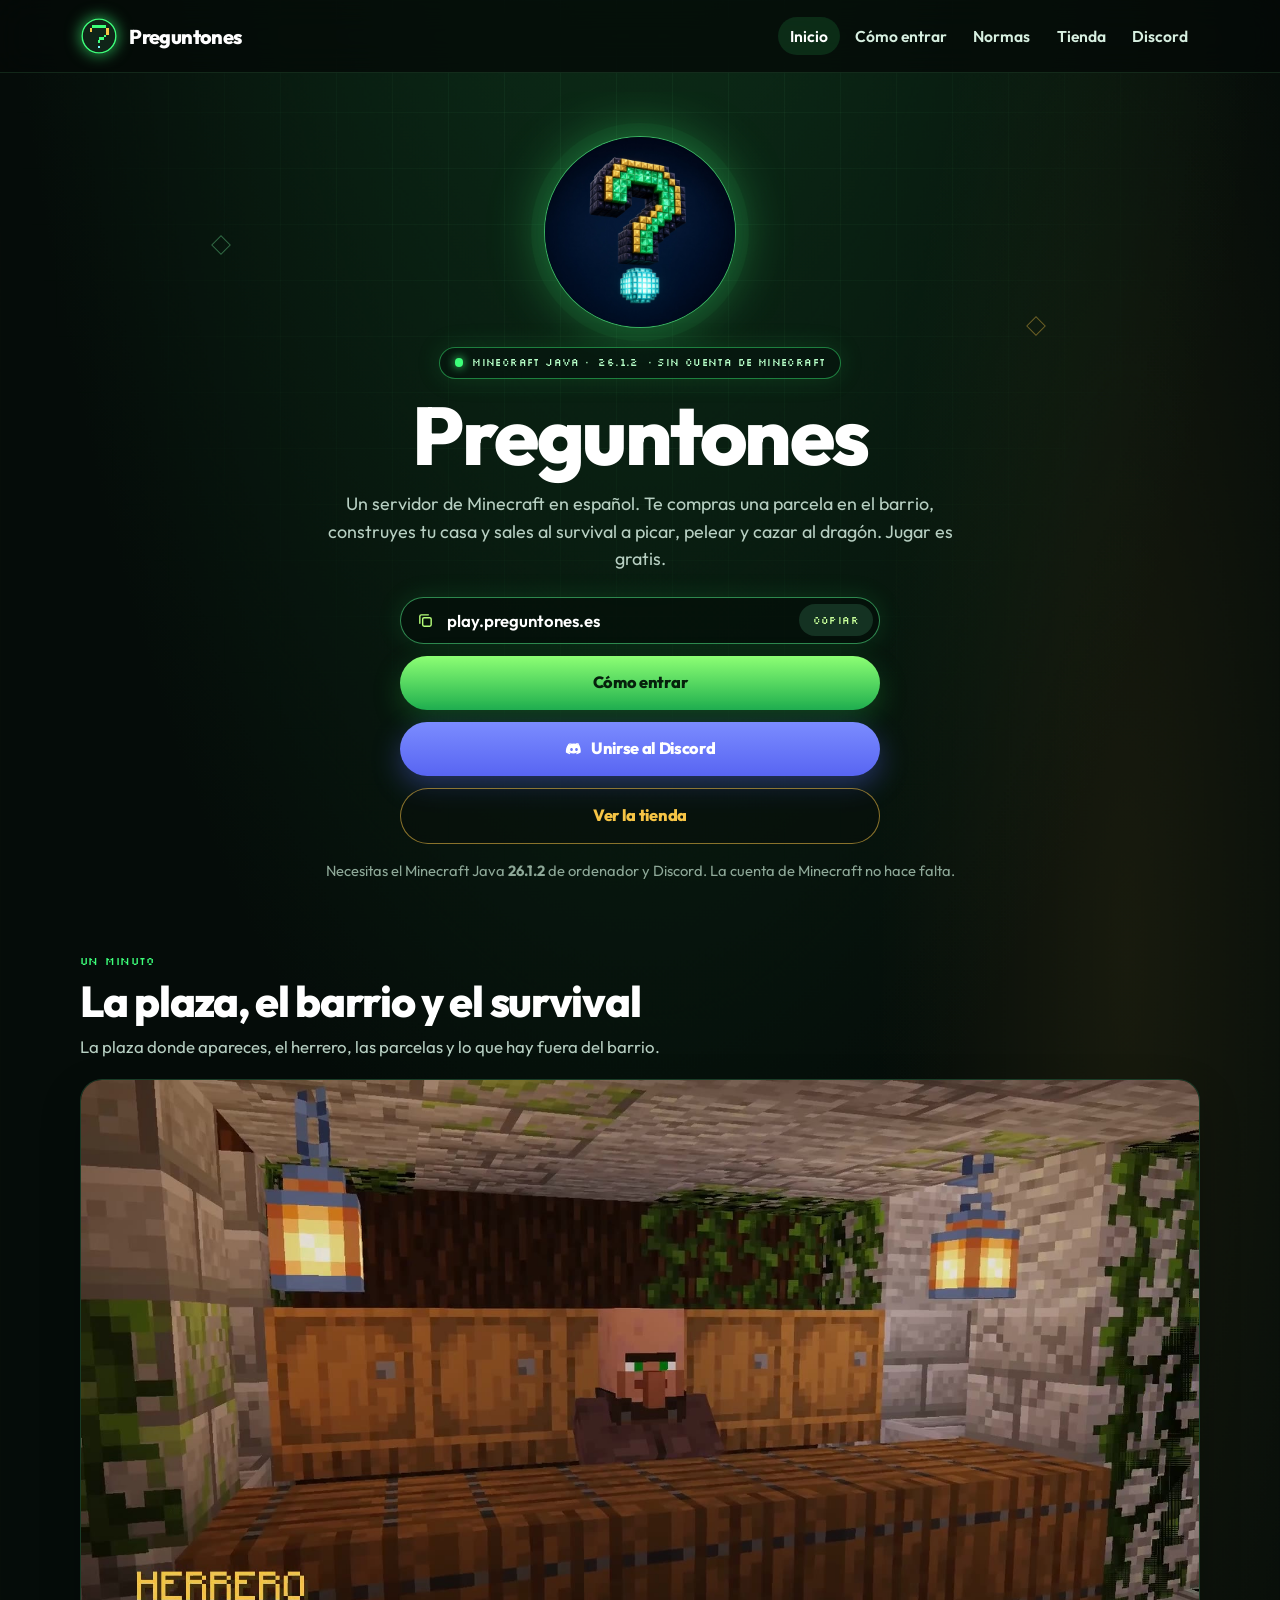
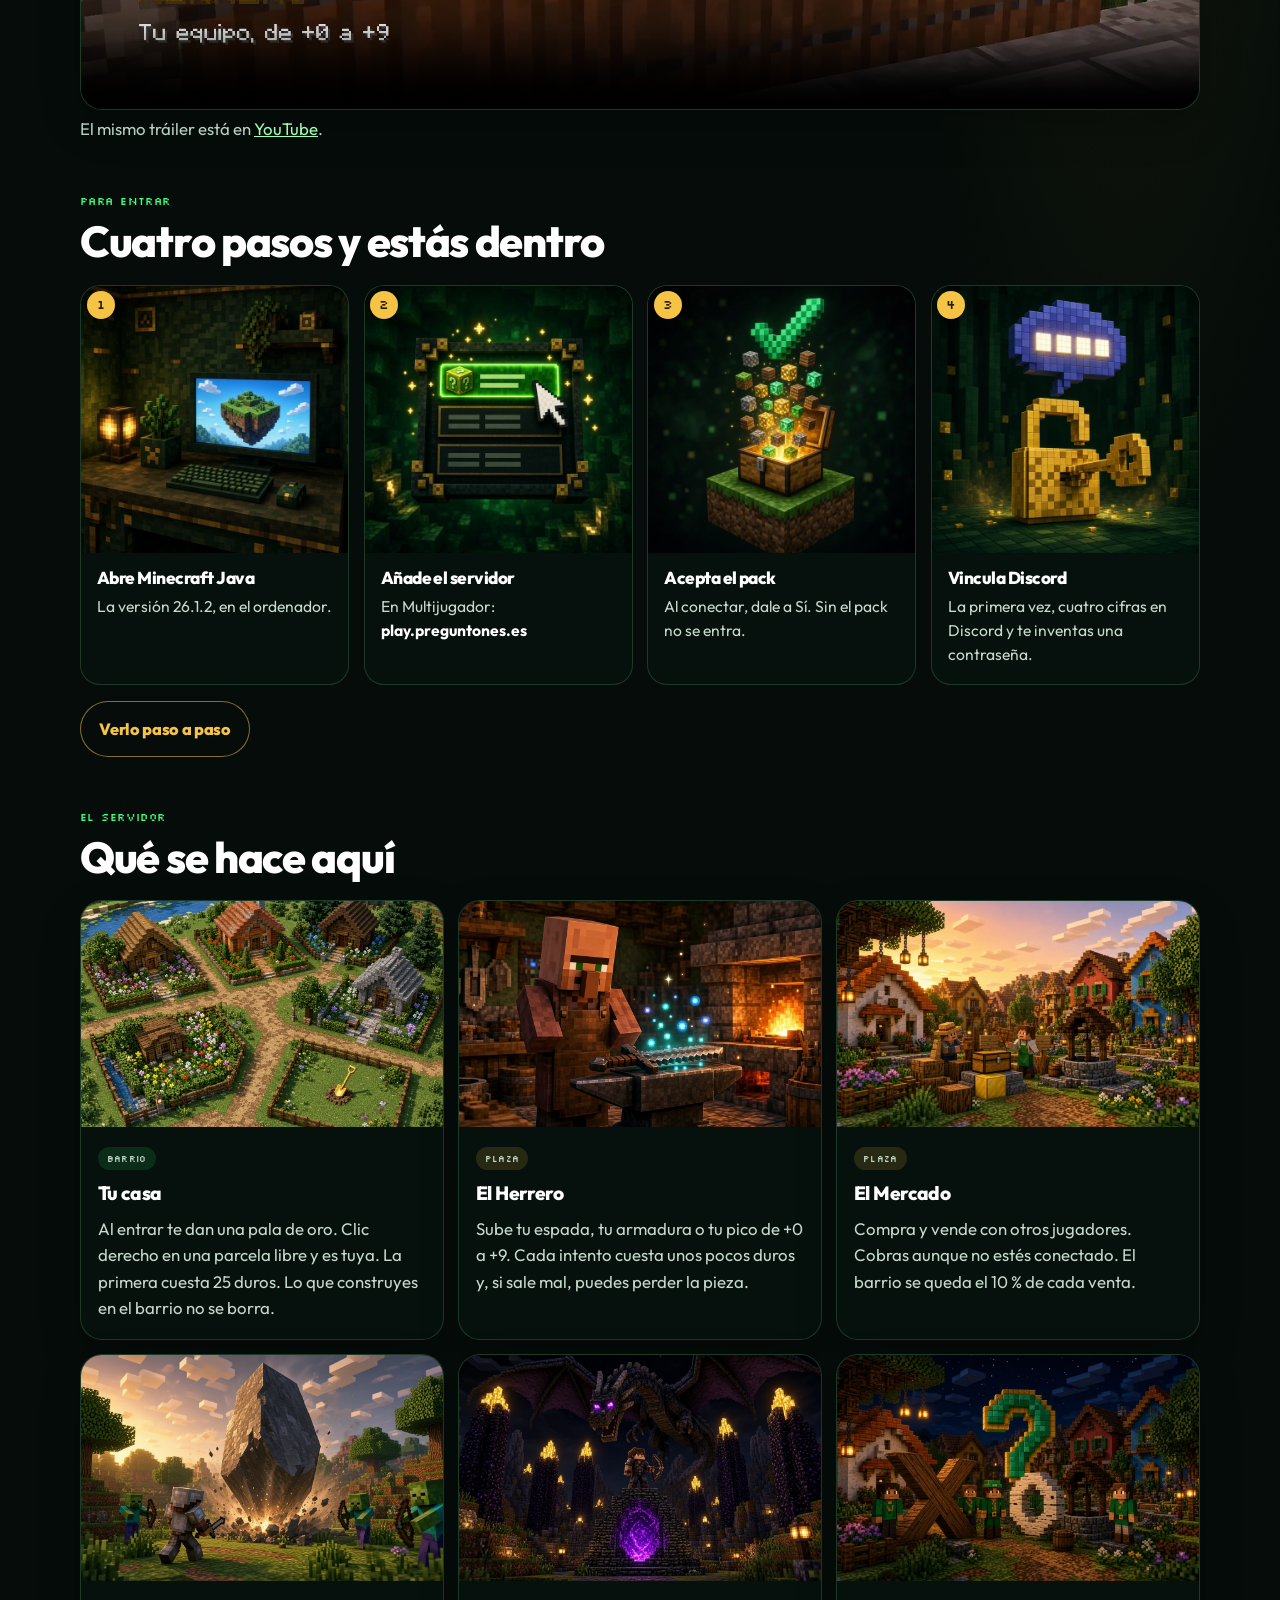
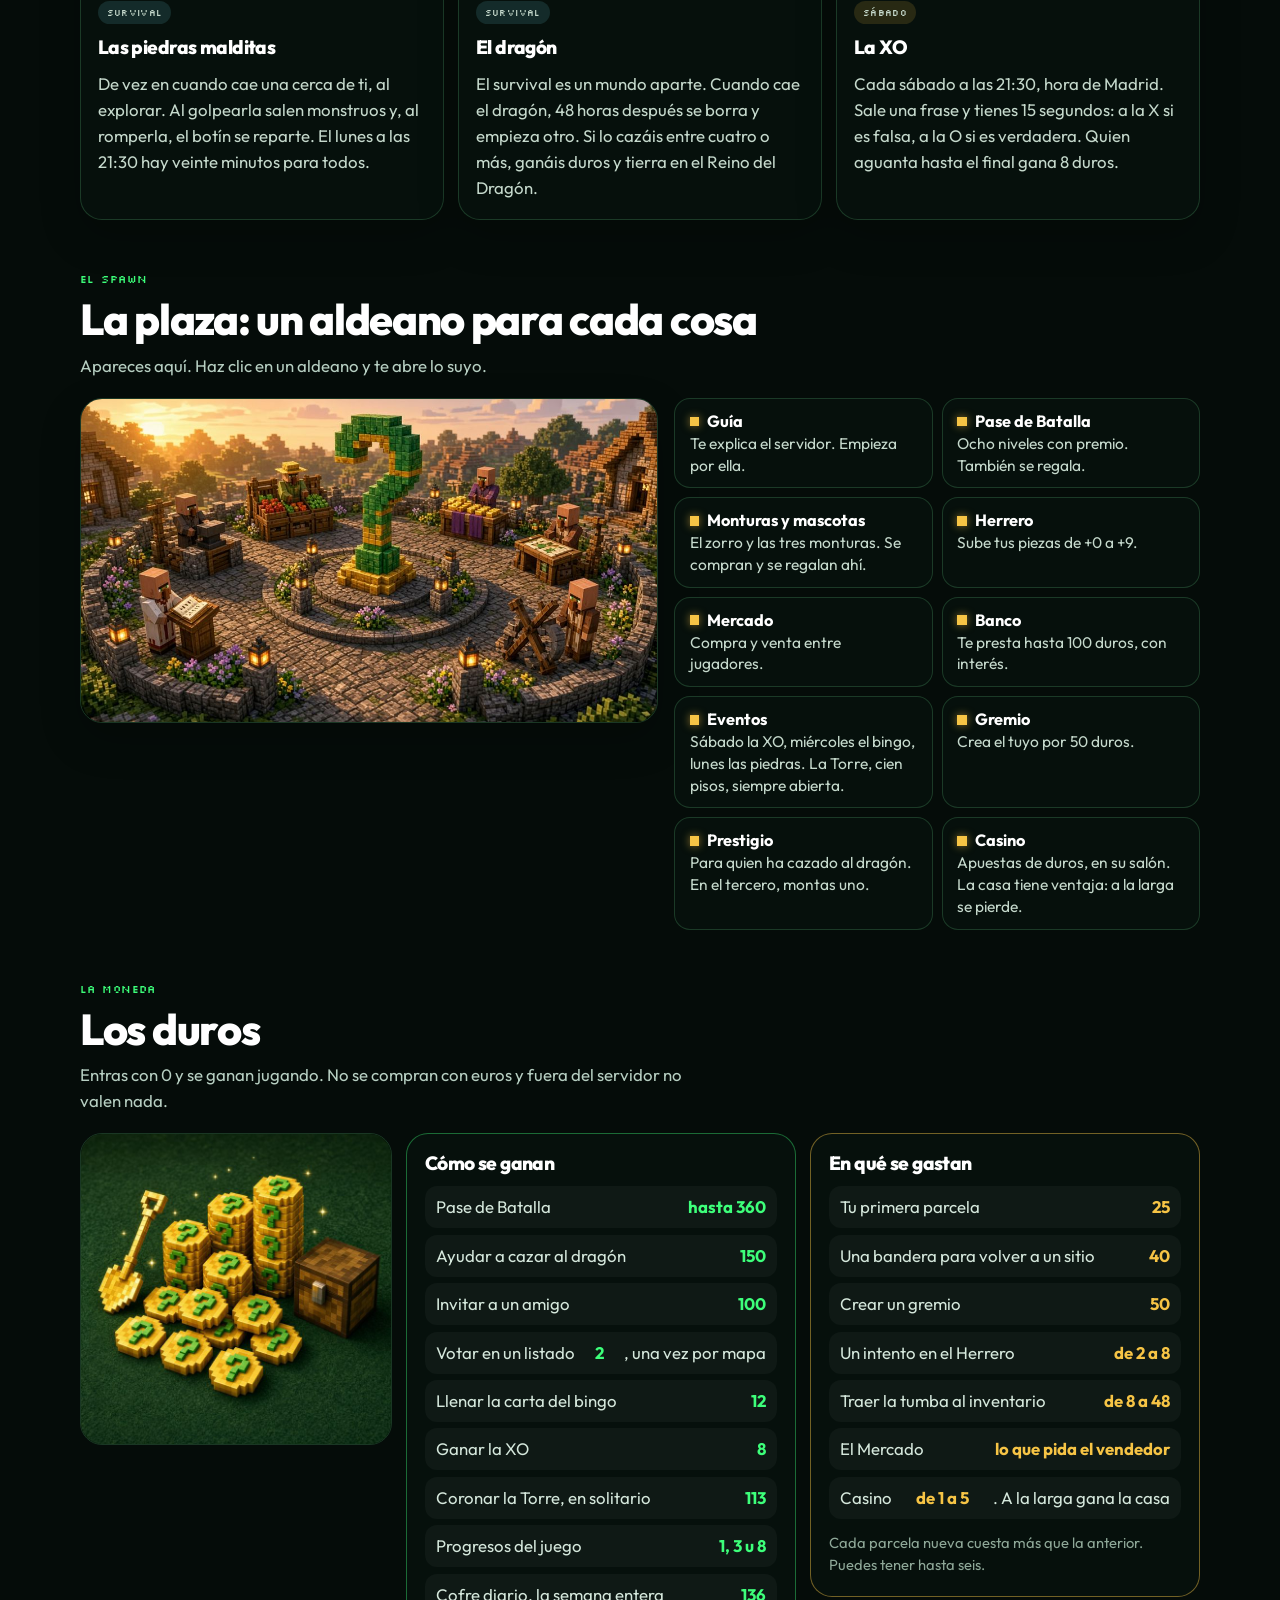
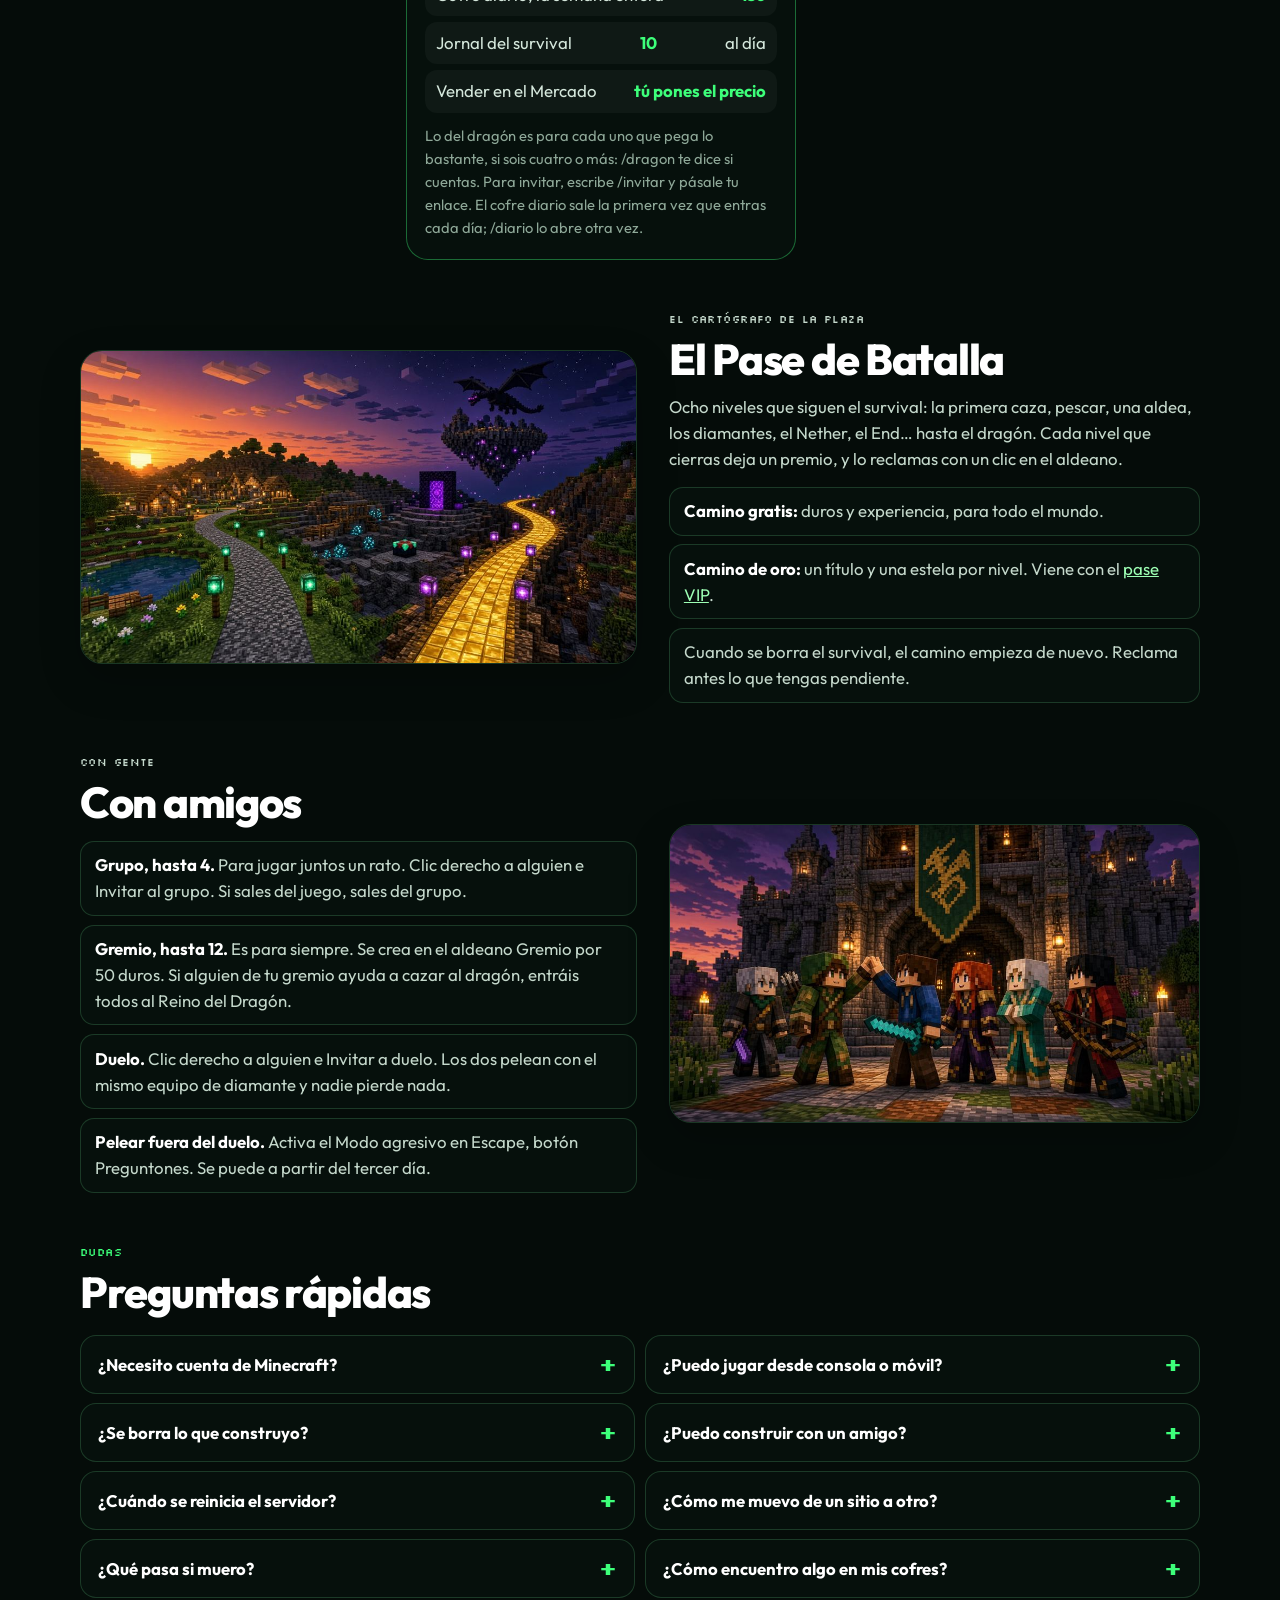
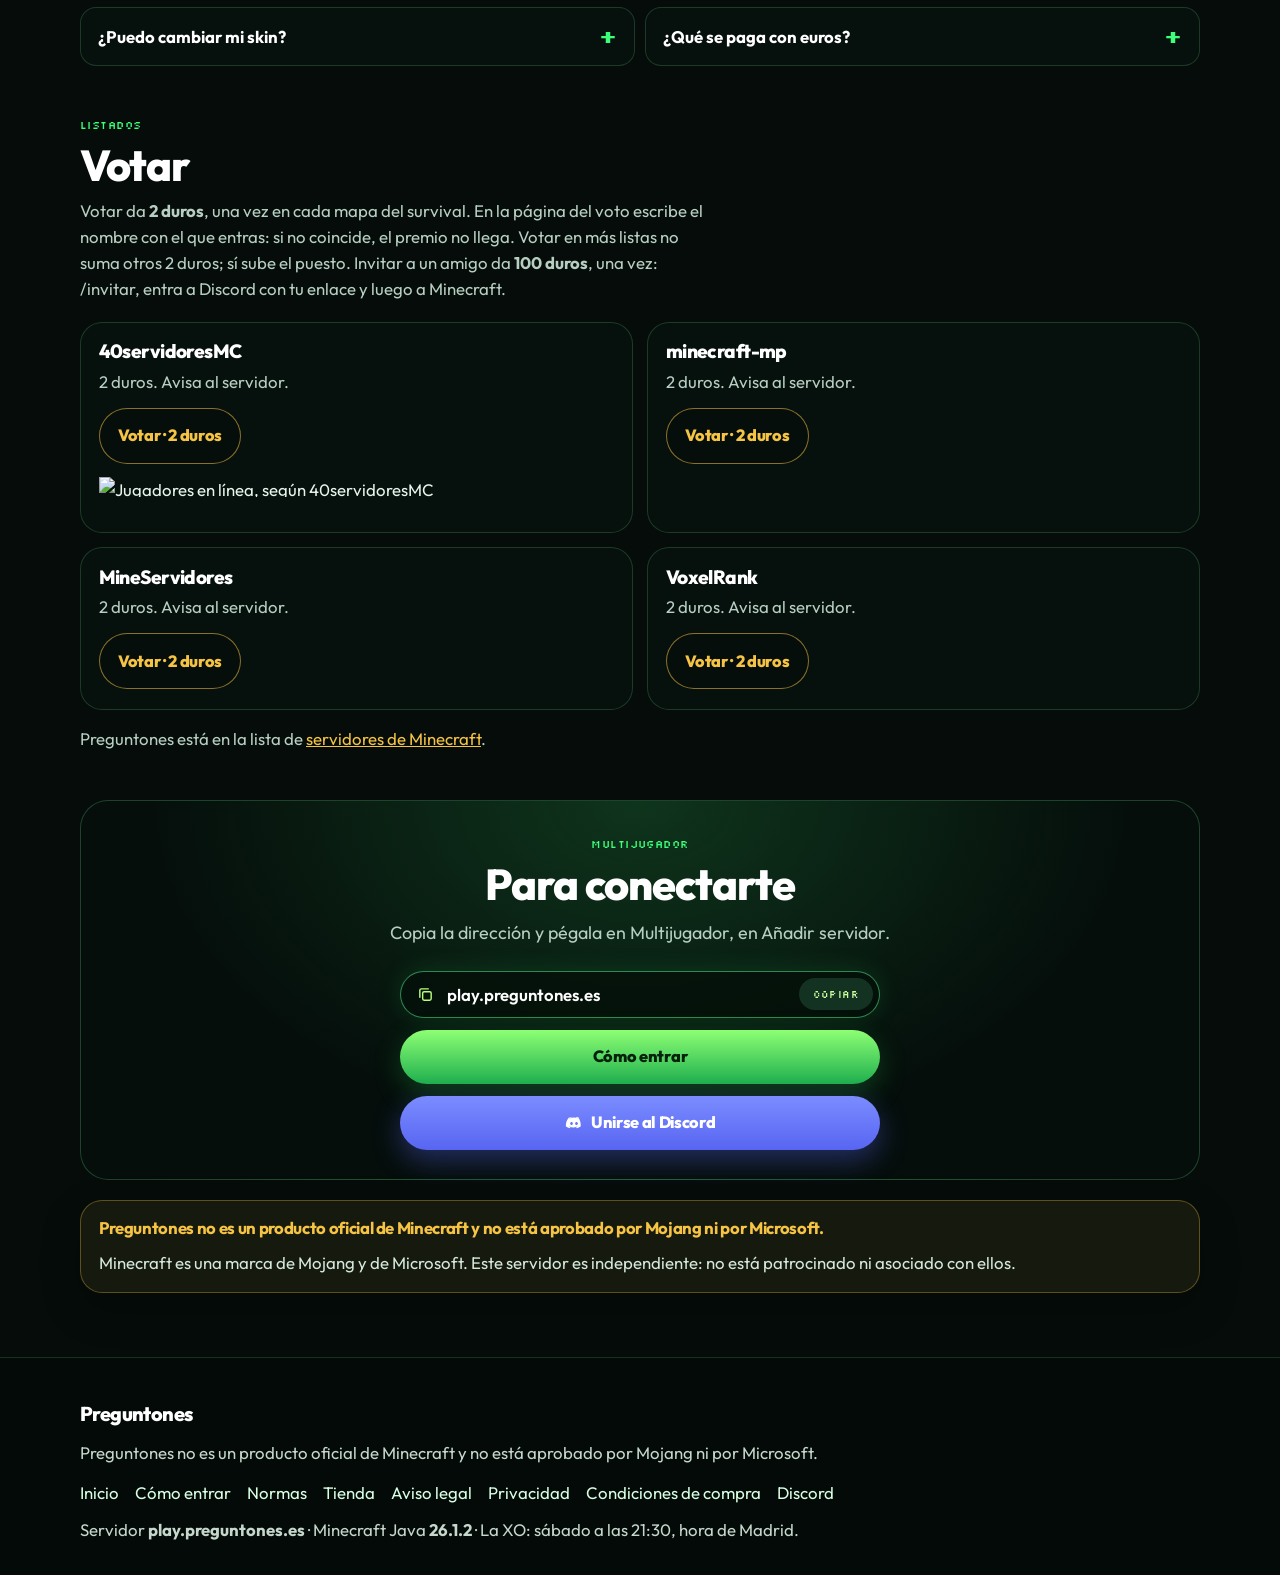
==== commit 77db868d: "La tienda tiene Regalar, y la plaza nombra al aldeano de monturas." ====
--- a/index.html
+++ b/index.html
@@ -162,7 +162,8 @@
         <img src="img/plaza-aldeanos.jpg" alt="Plaza redonda con un interrogante verde y oro en el centro y varios aldeanos alrededor, cada uno en su puesto">
         <ul class="aldeanos">
           <li><strong>Guía</strong> Te explica el servidor. Empieza por ella.</li>
-          <li><strong>Pase de Batalla</strong> Ocho niveles con premio.</li>
+          <li><strong>Pase de Batalla</strong> Ocho niveles con premio. También se regala.</li>
+          <li><strong>Monturas y mascotas</strong> El zorro y las tres monturas. Se compran y se regalan ahí.</li>
           <li><strong>Herrero</strong> Sube tus piezas de +0 a +9.</li>
           <li><strong>Mercado</strong> Compra y venta entre jugadores.</li>
           <li><strong>Banco</strong> Te presta hasta 100 duros, con interés.</li>
--- a/css/estilos.css
+++ b/css/estilos.css
@@ -441,6 +441,10 @@
   color: #fff;
 }
 
+.boton + .boton-linea {
+  margin-left: 0.55rem;
+}
+
 .boton-tienda,
 .boton-linea {
   background: rgba(8, 14, 10, 0.4);
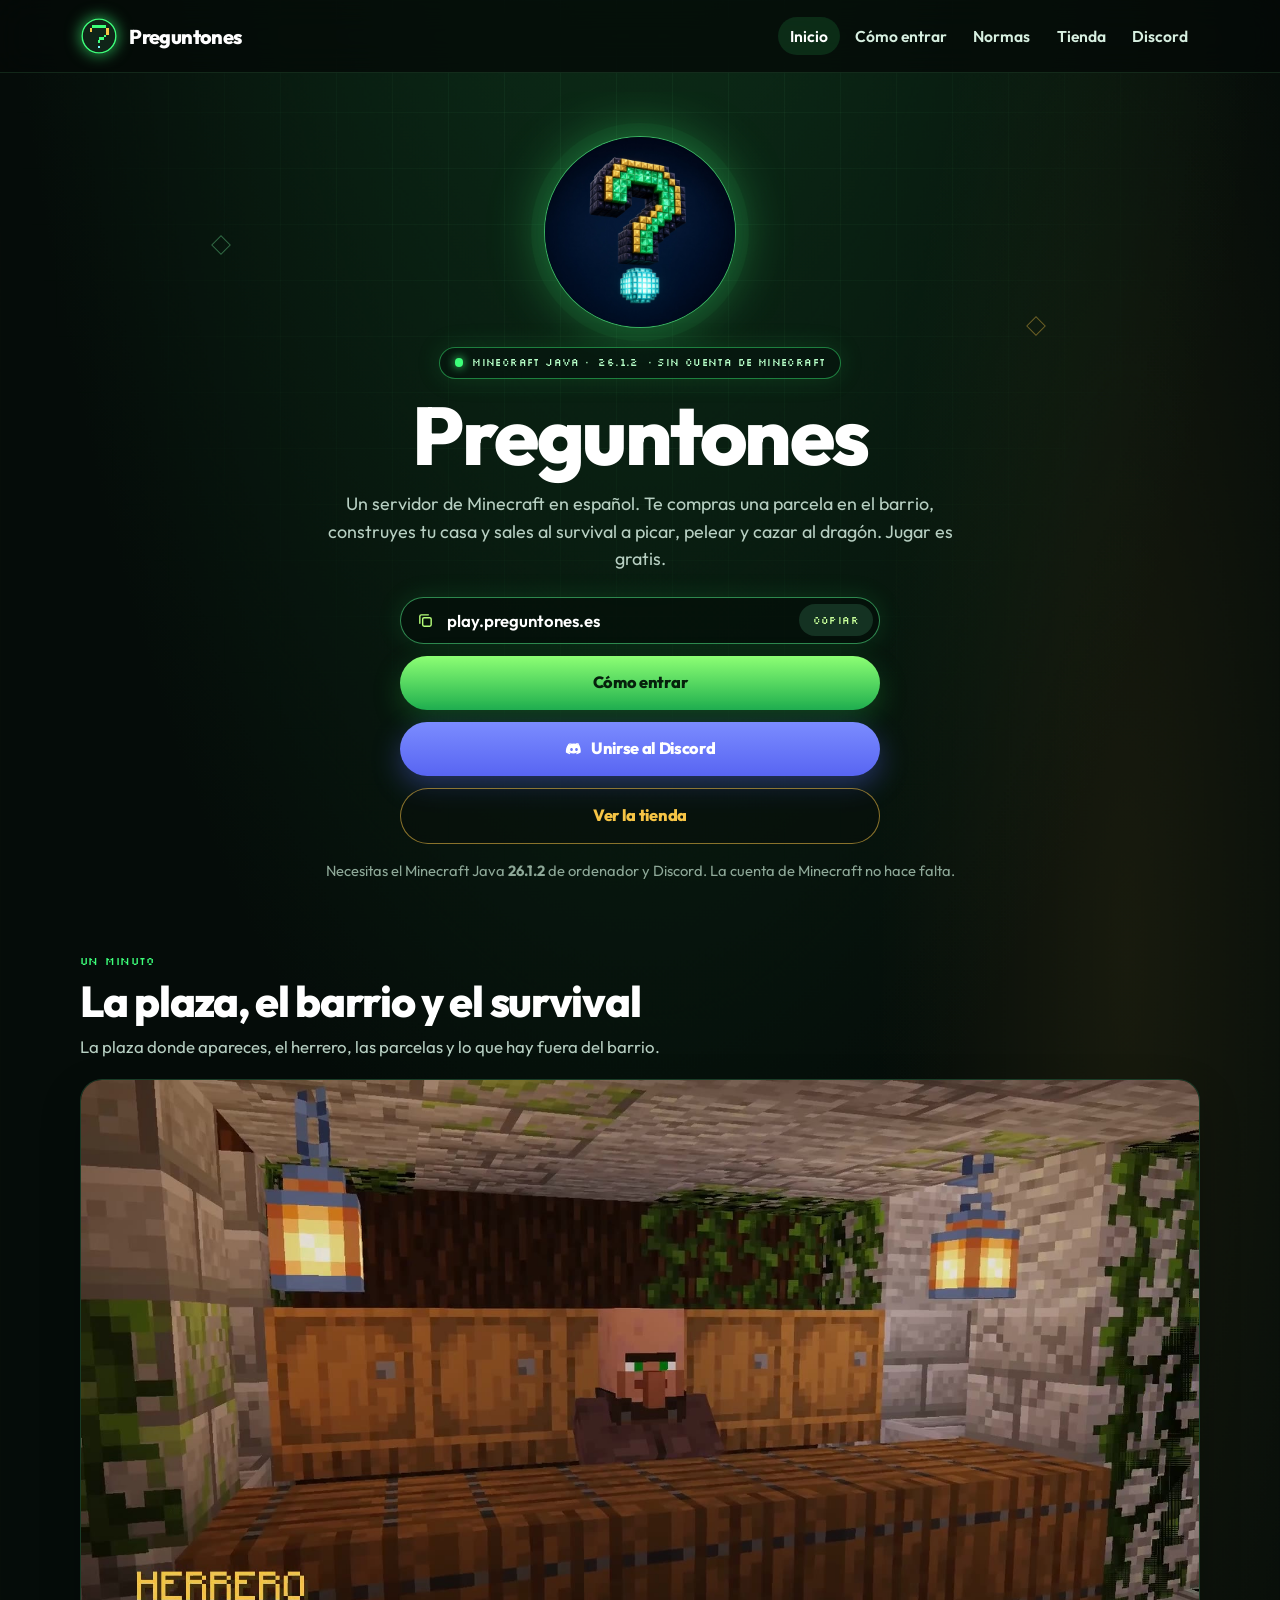
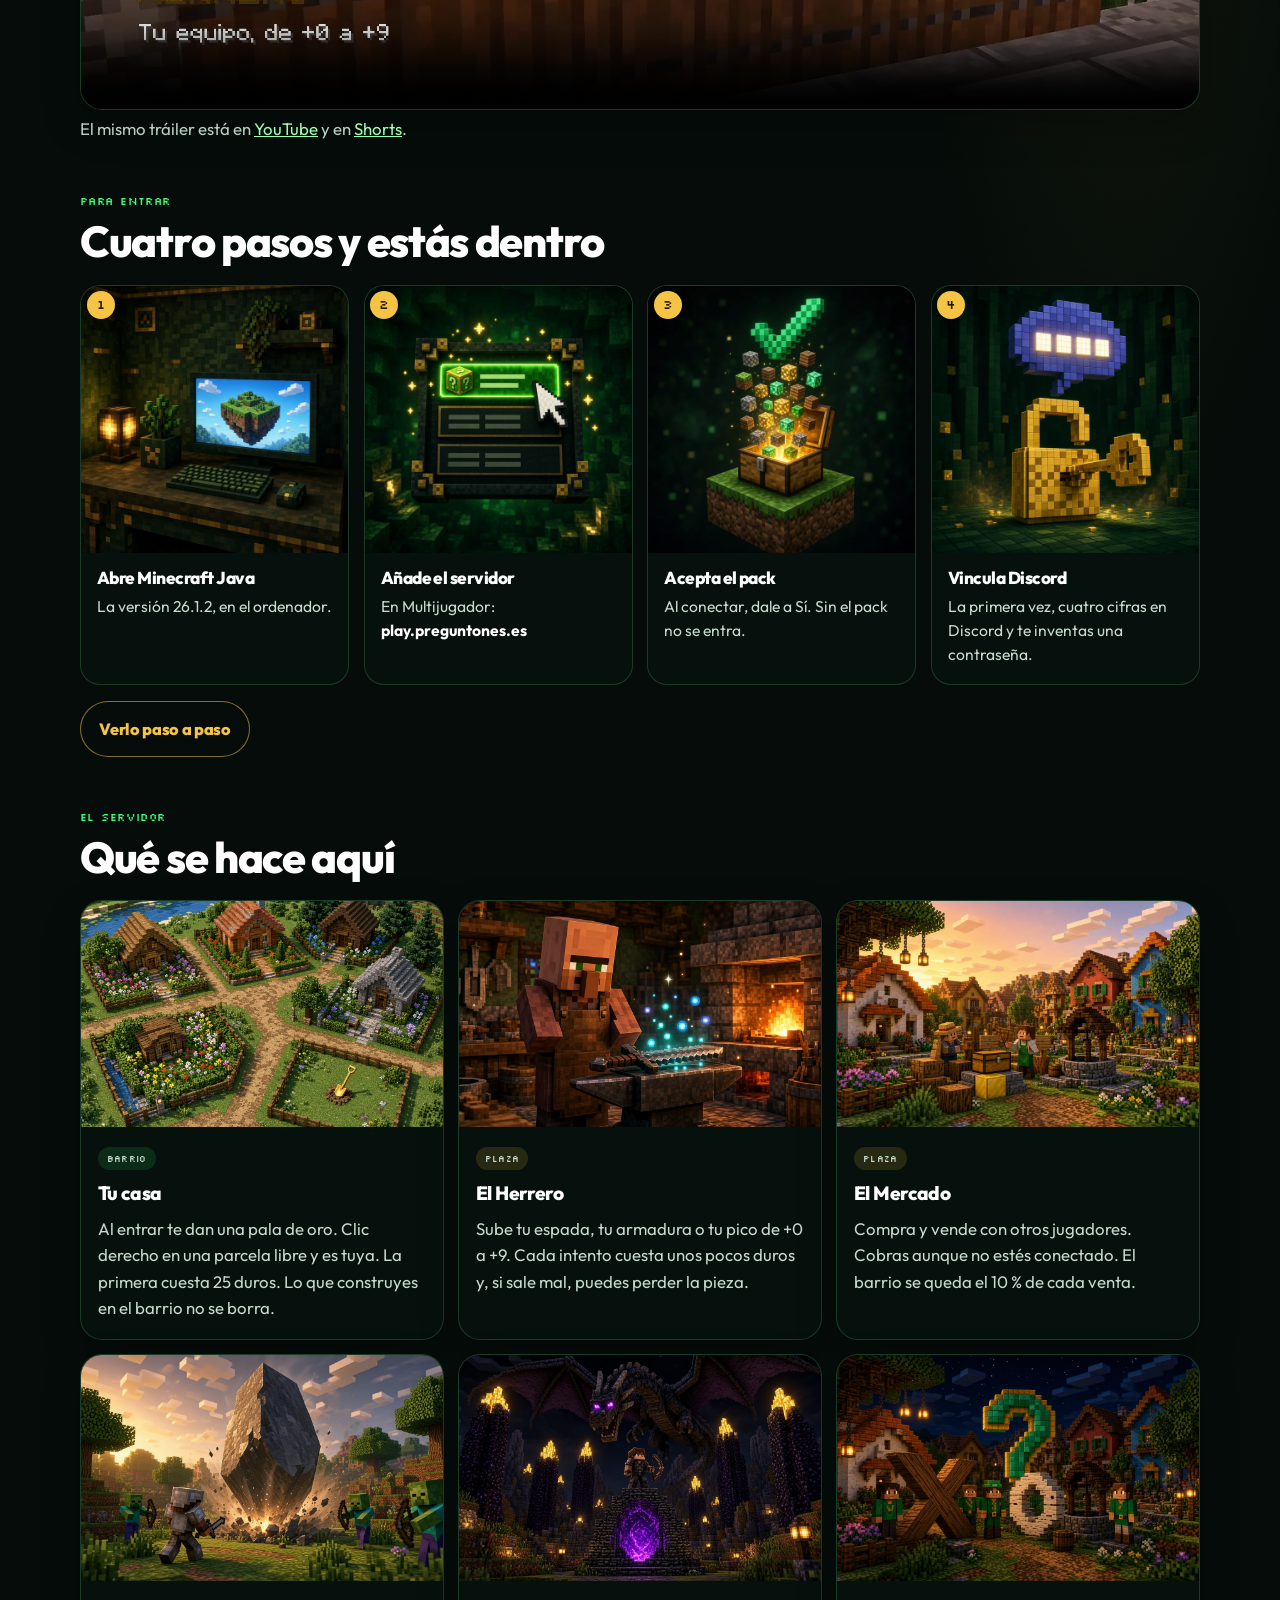
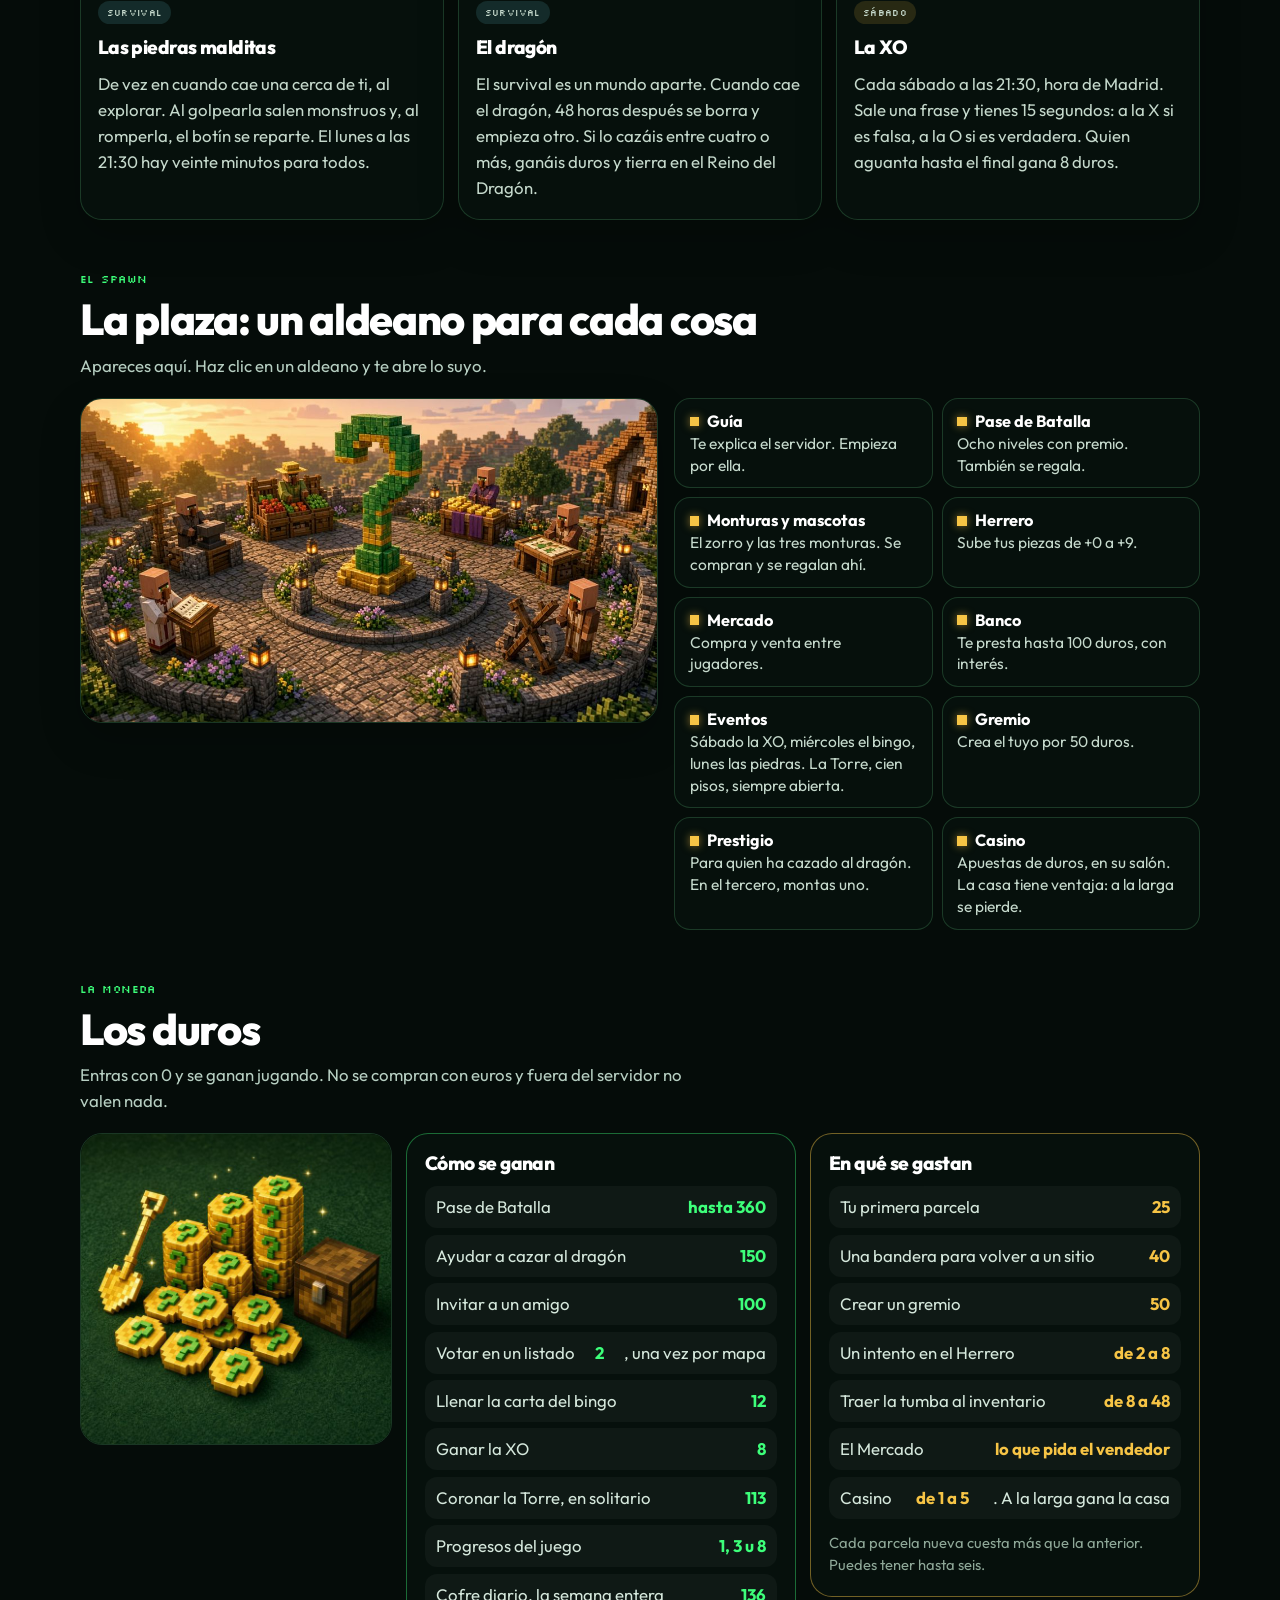
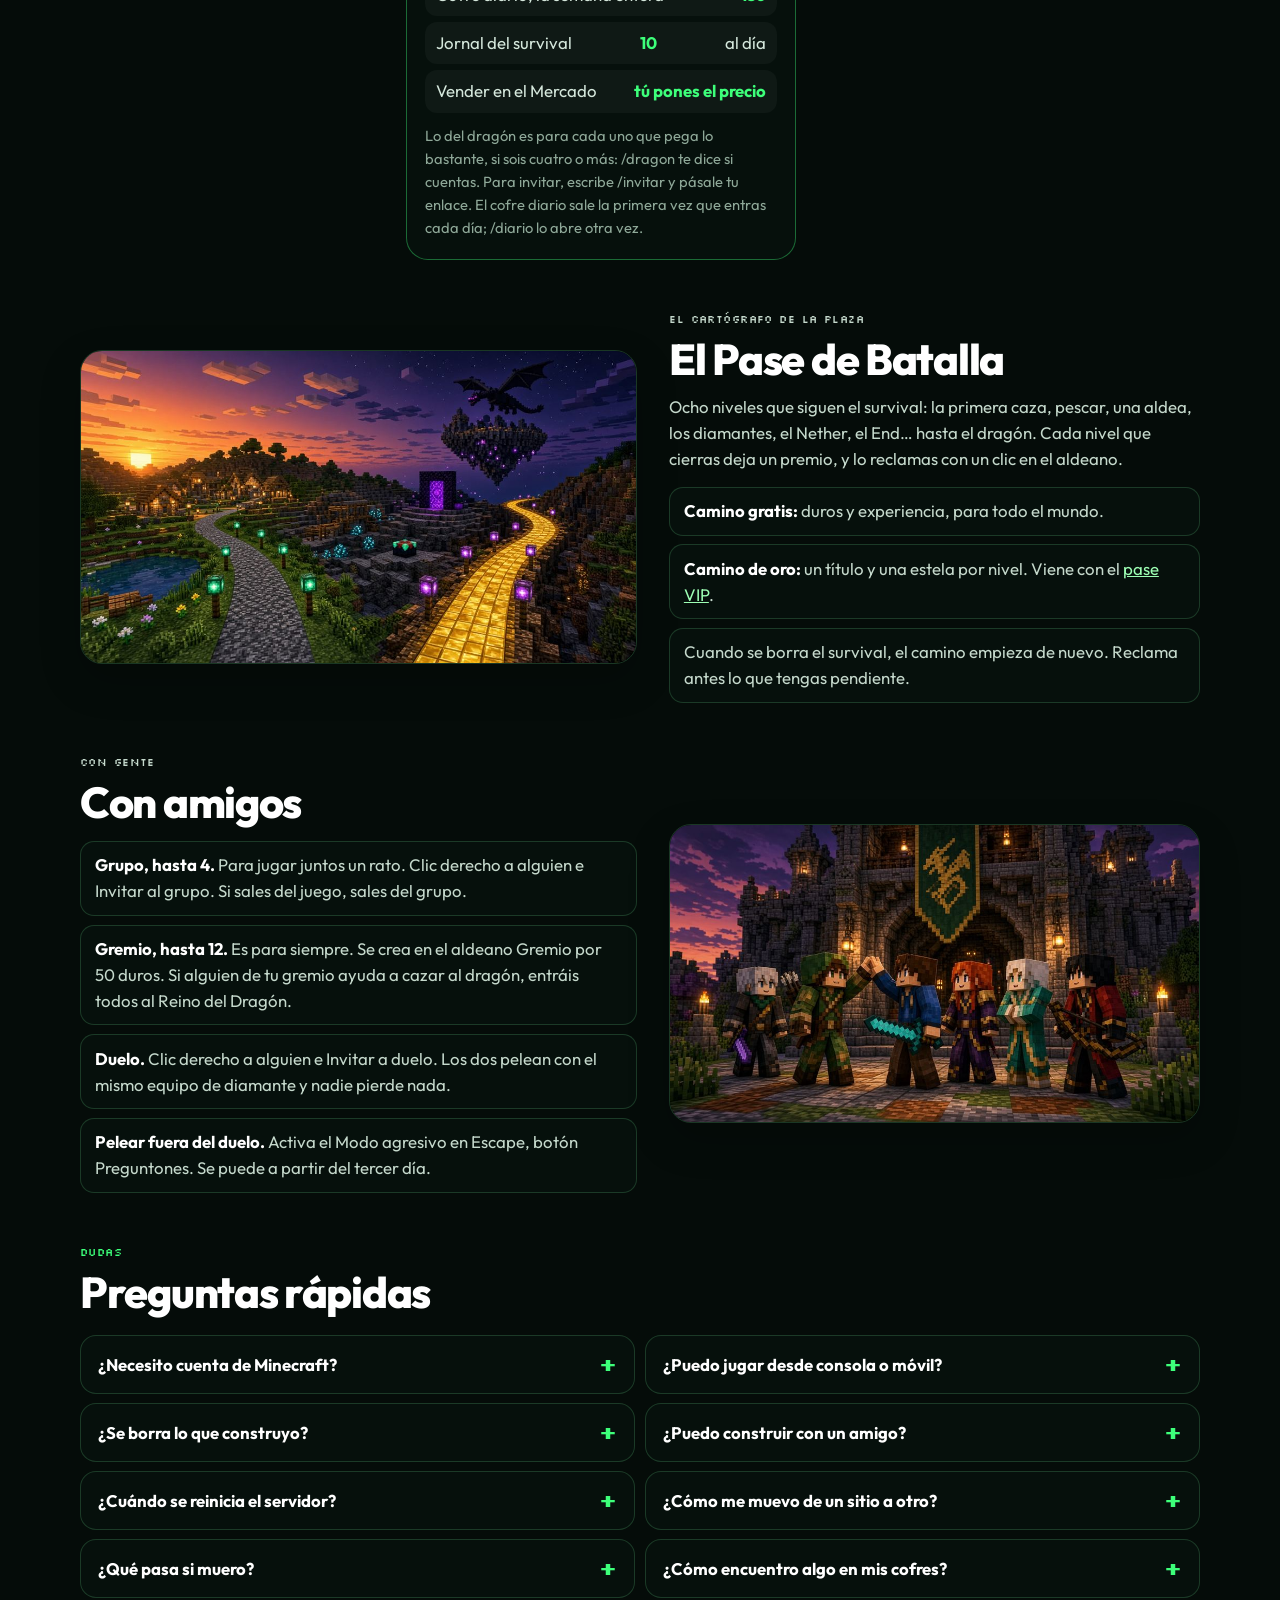
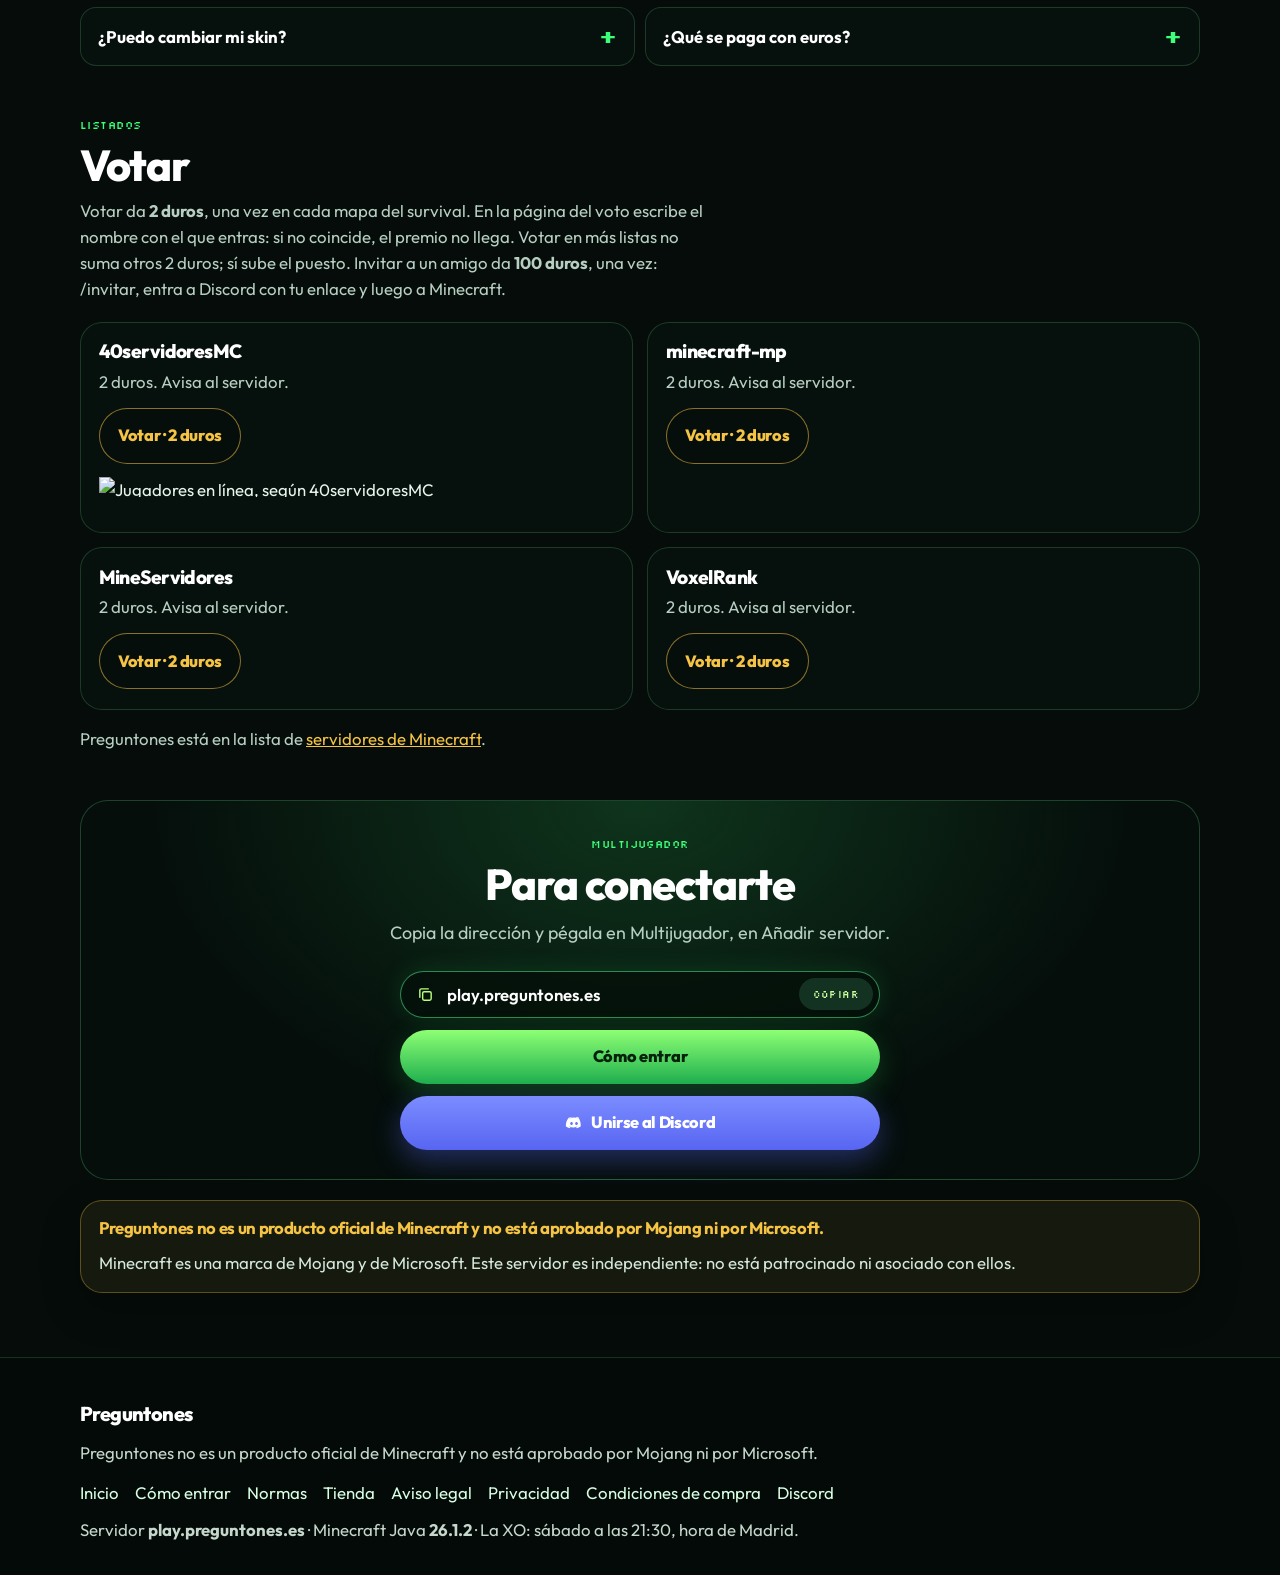
==== commit c7776c90: "Inicio enlaza el short del mismo tráiler. Co-authored-by: Cursor <cursoragent@cursor.com>" ====
--- a/index.html
+++ b/index.html
@@ -60,7 +60,7 @@
           <source src="video/preguntones-trailer.mp4" type="video/mp4">
         </video>
       </figure>
-      <p class="seccion-texto">El mismo tráiler está en <a href="https://youtu.be/aAPYGEvnbO0">YouTube</a>.</p>
+      <p class="seccion-texto">El mismo tráiler está en <a href="https://youtu.be/aAPYGEvnbO0">YouTube</a> y en <a href="https://www.youtube.com/shorts/HA6bkDSXJw4">Shorts</a>.</p>
     </section>
 
     <section class="seccion" aria-labelledby="pasos">
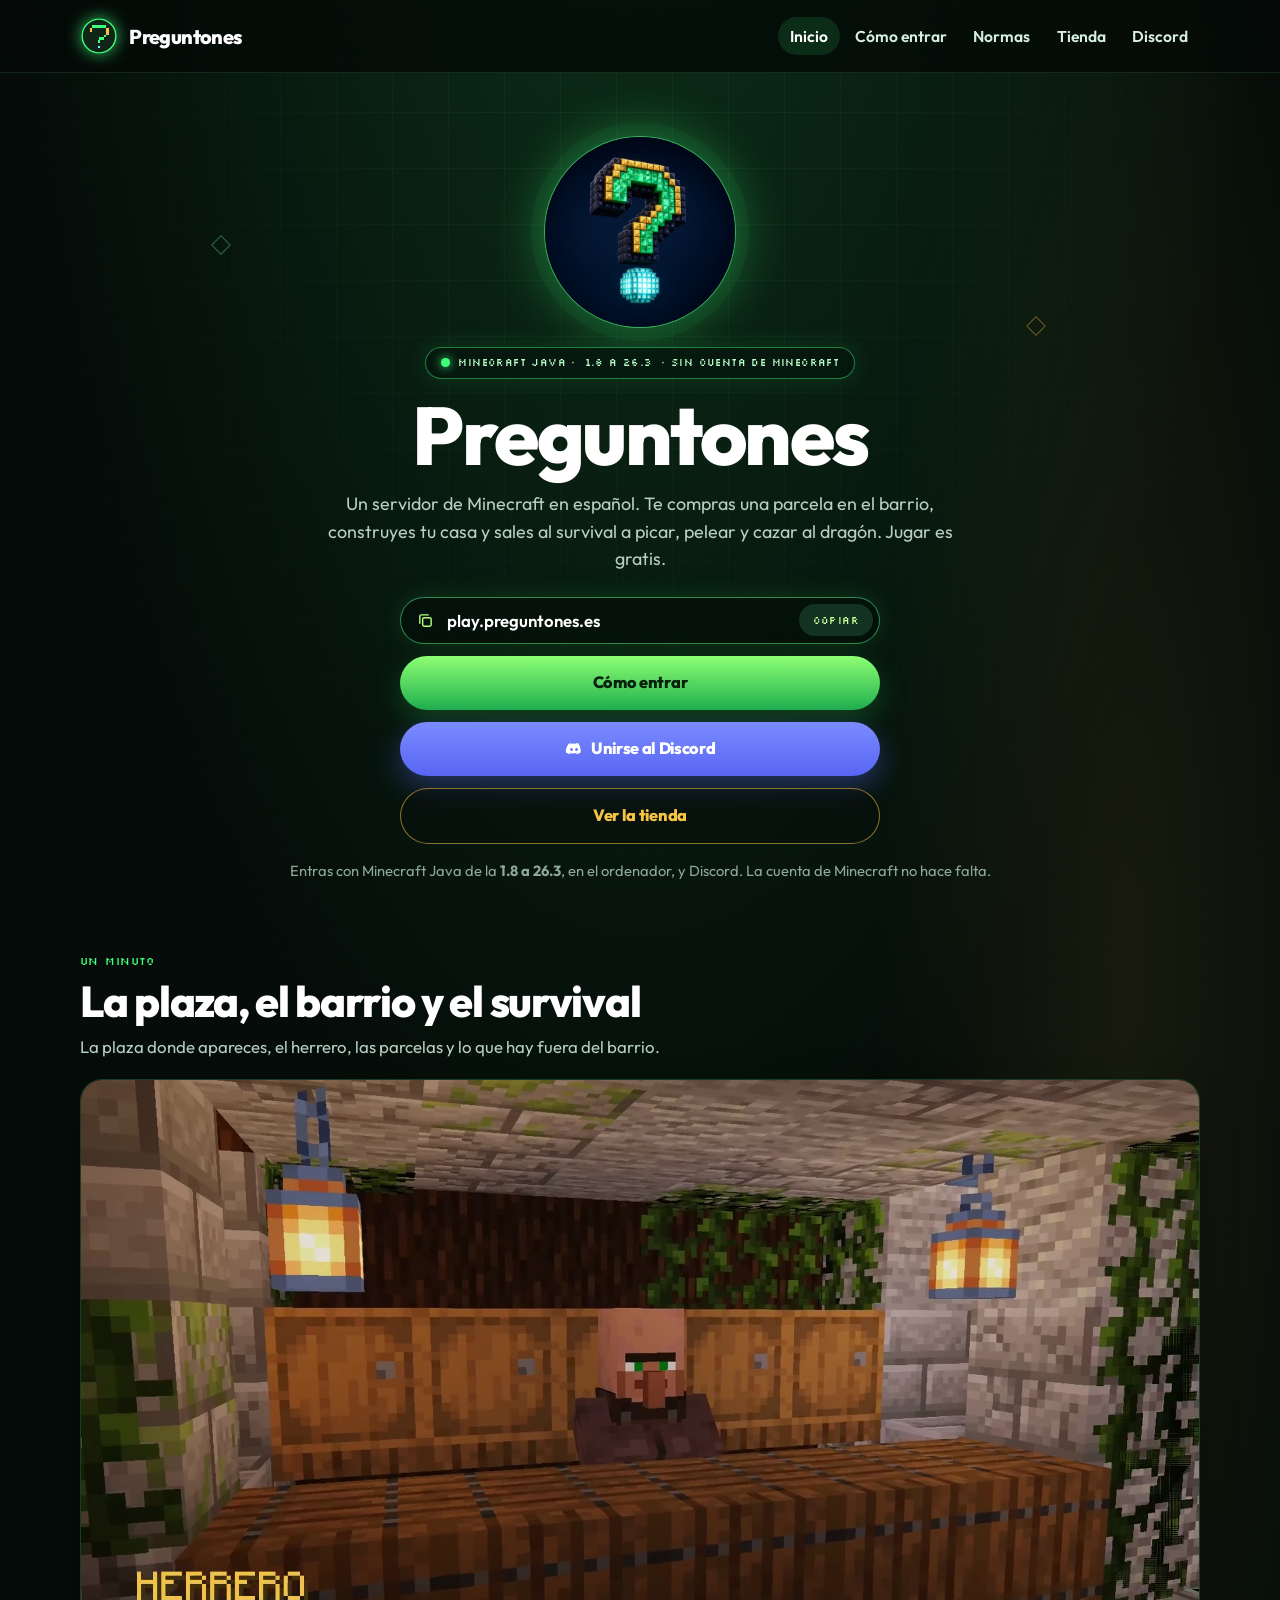
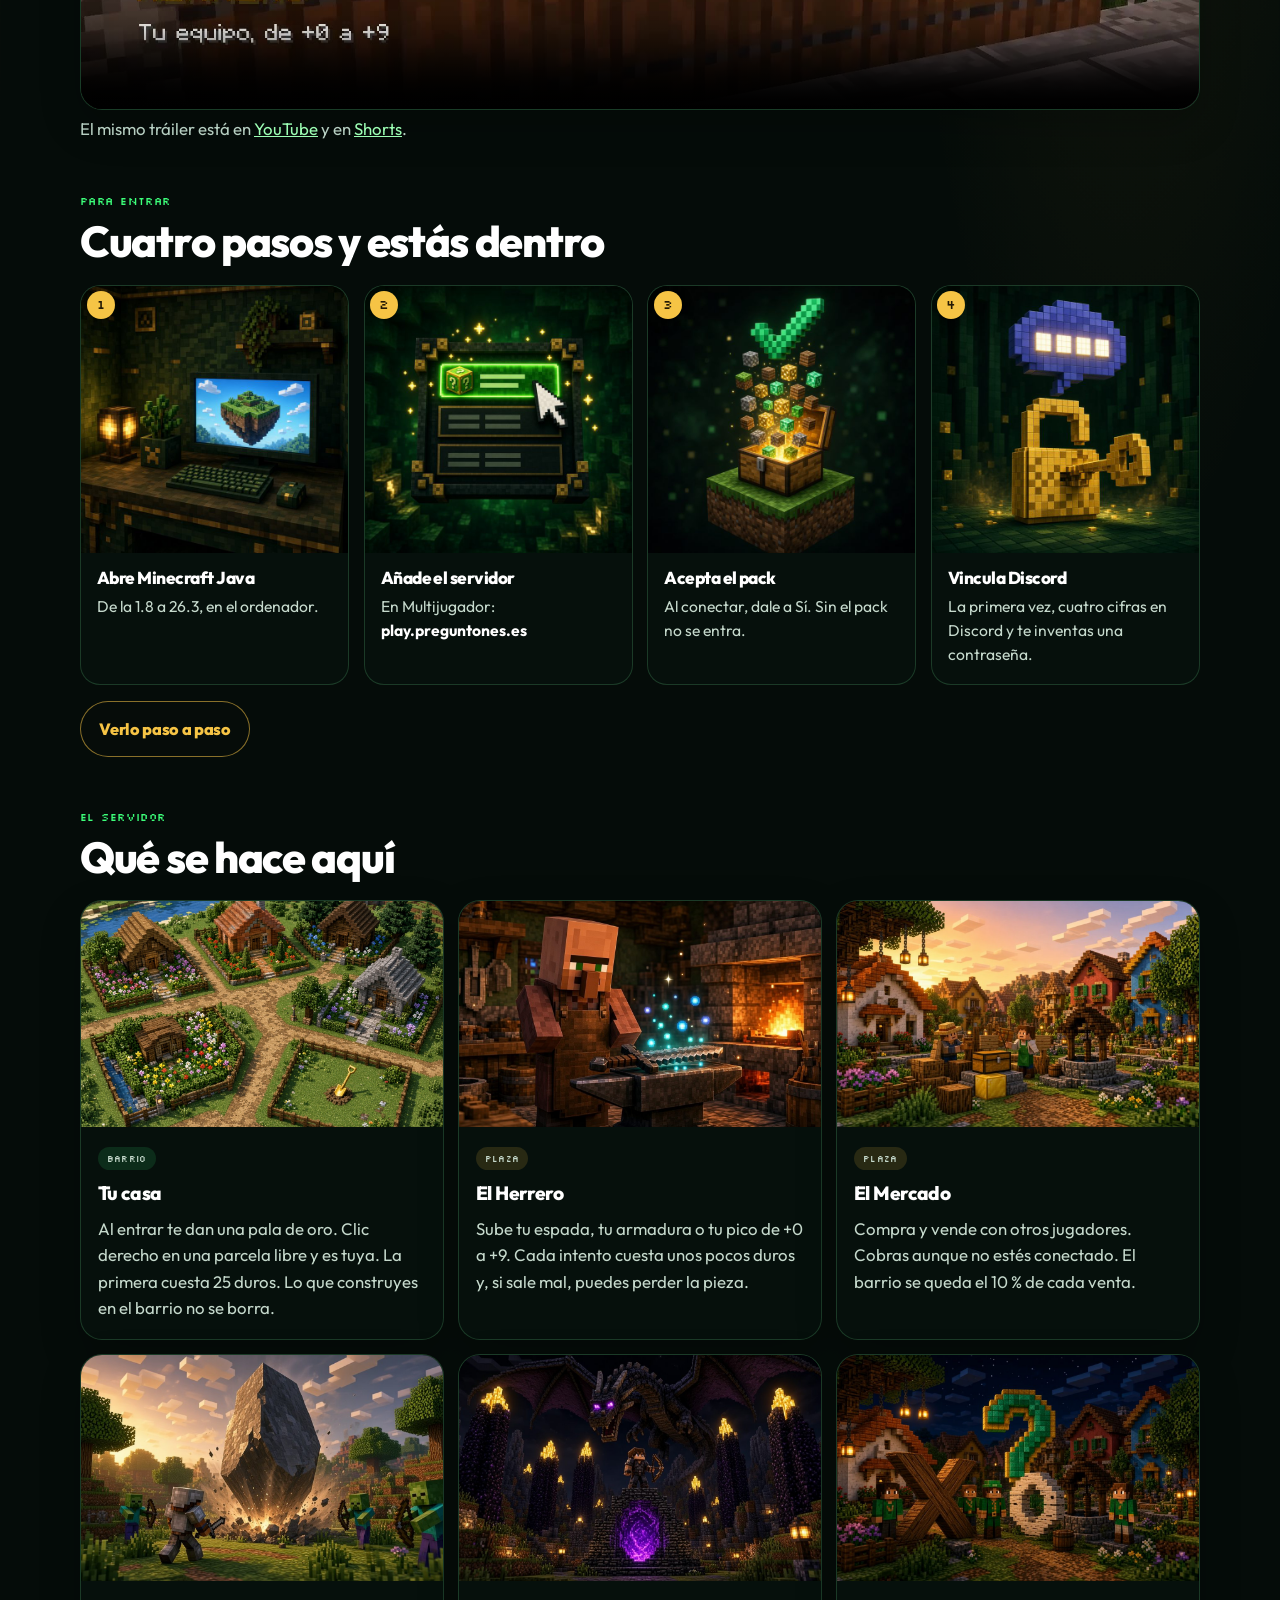
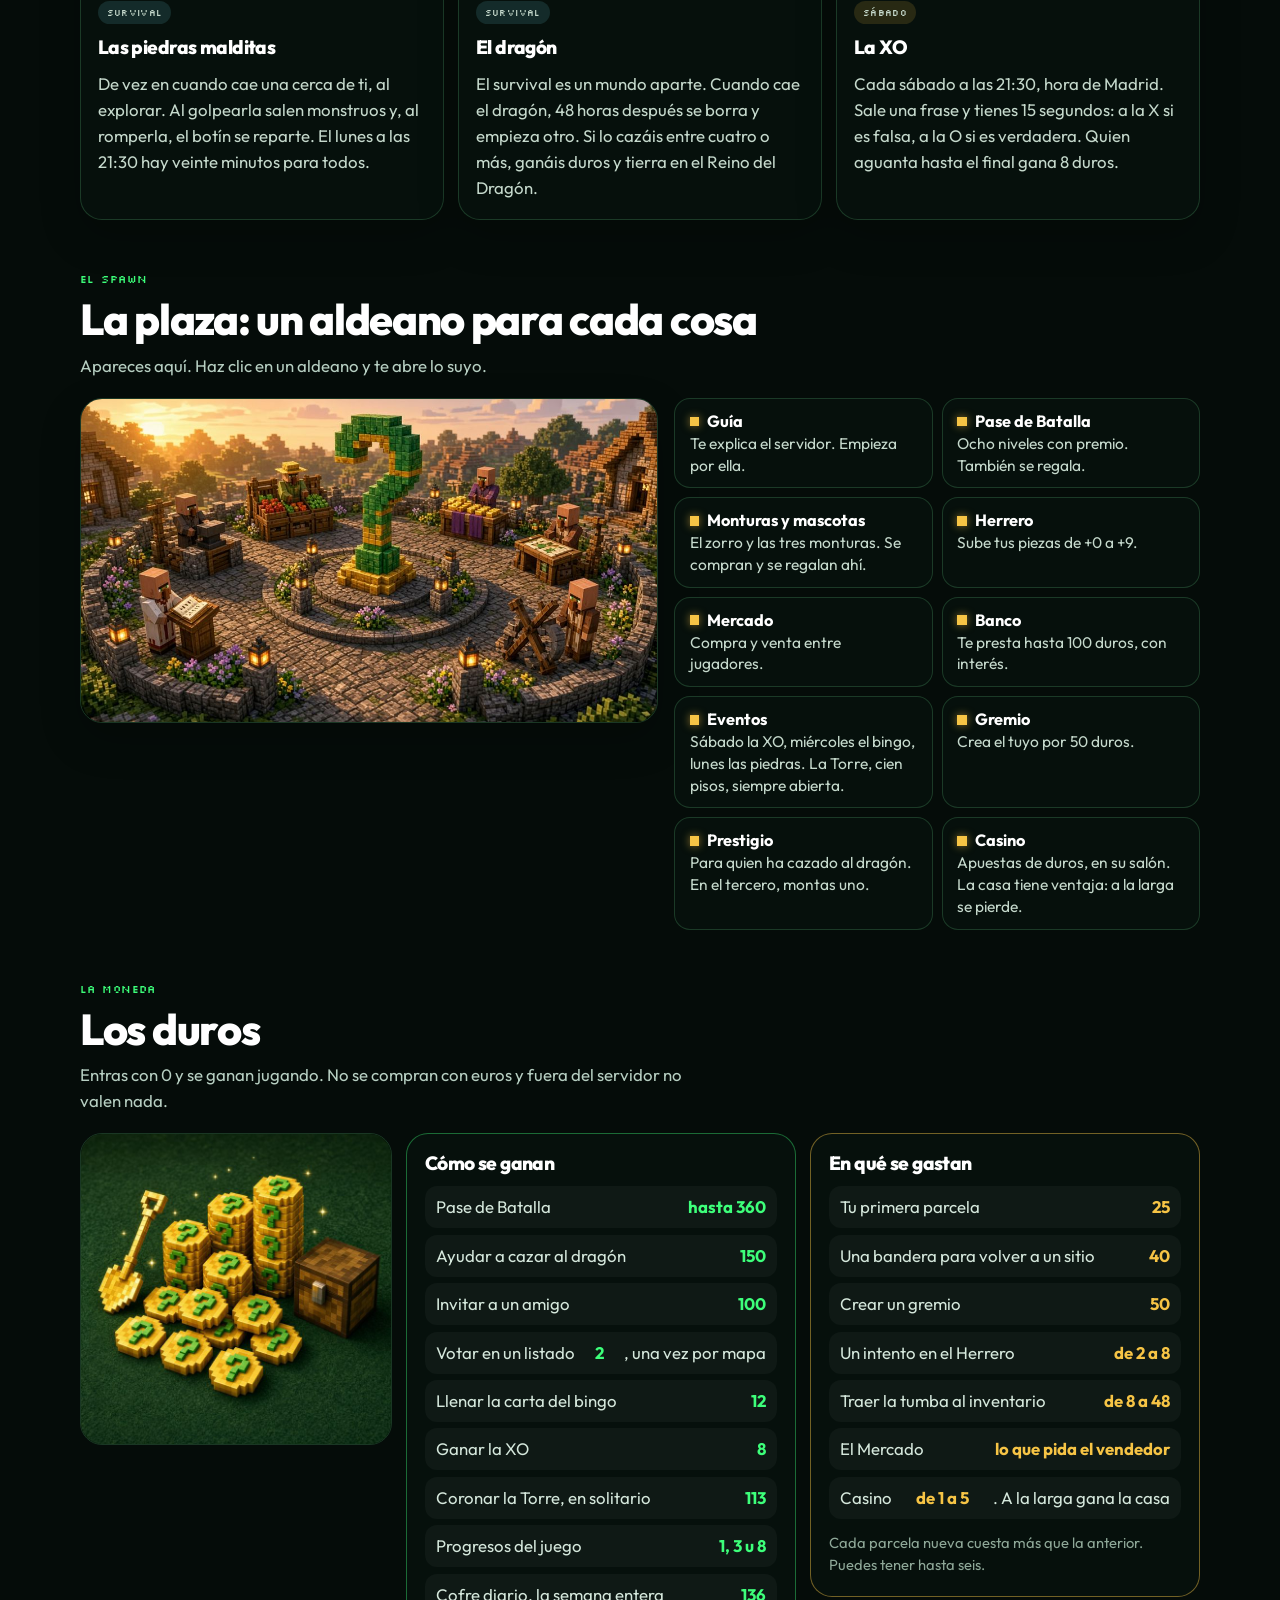
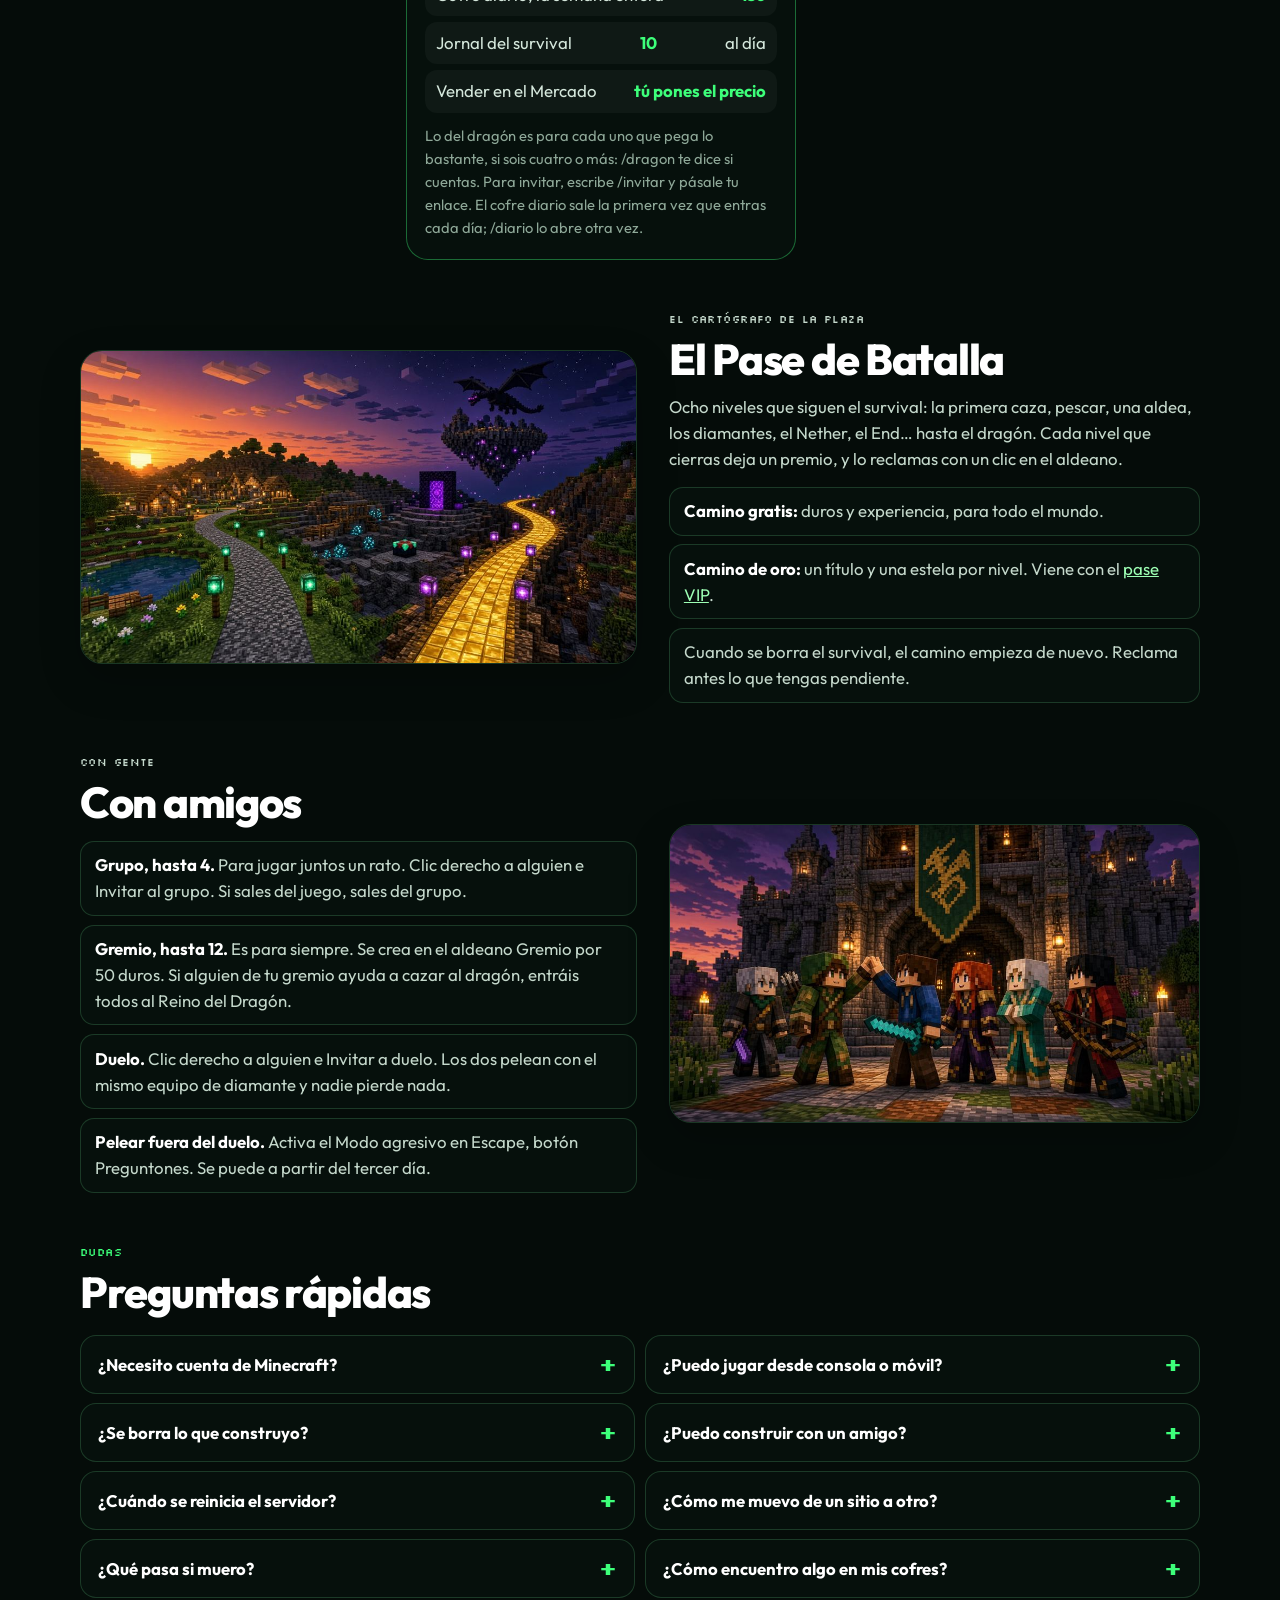
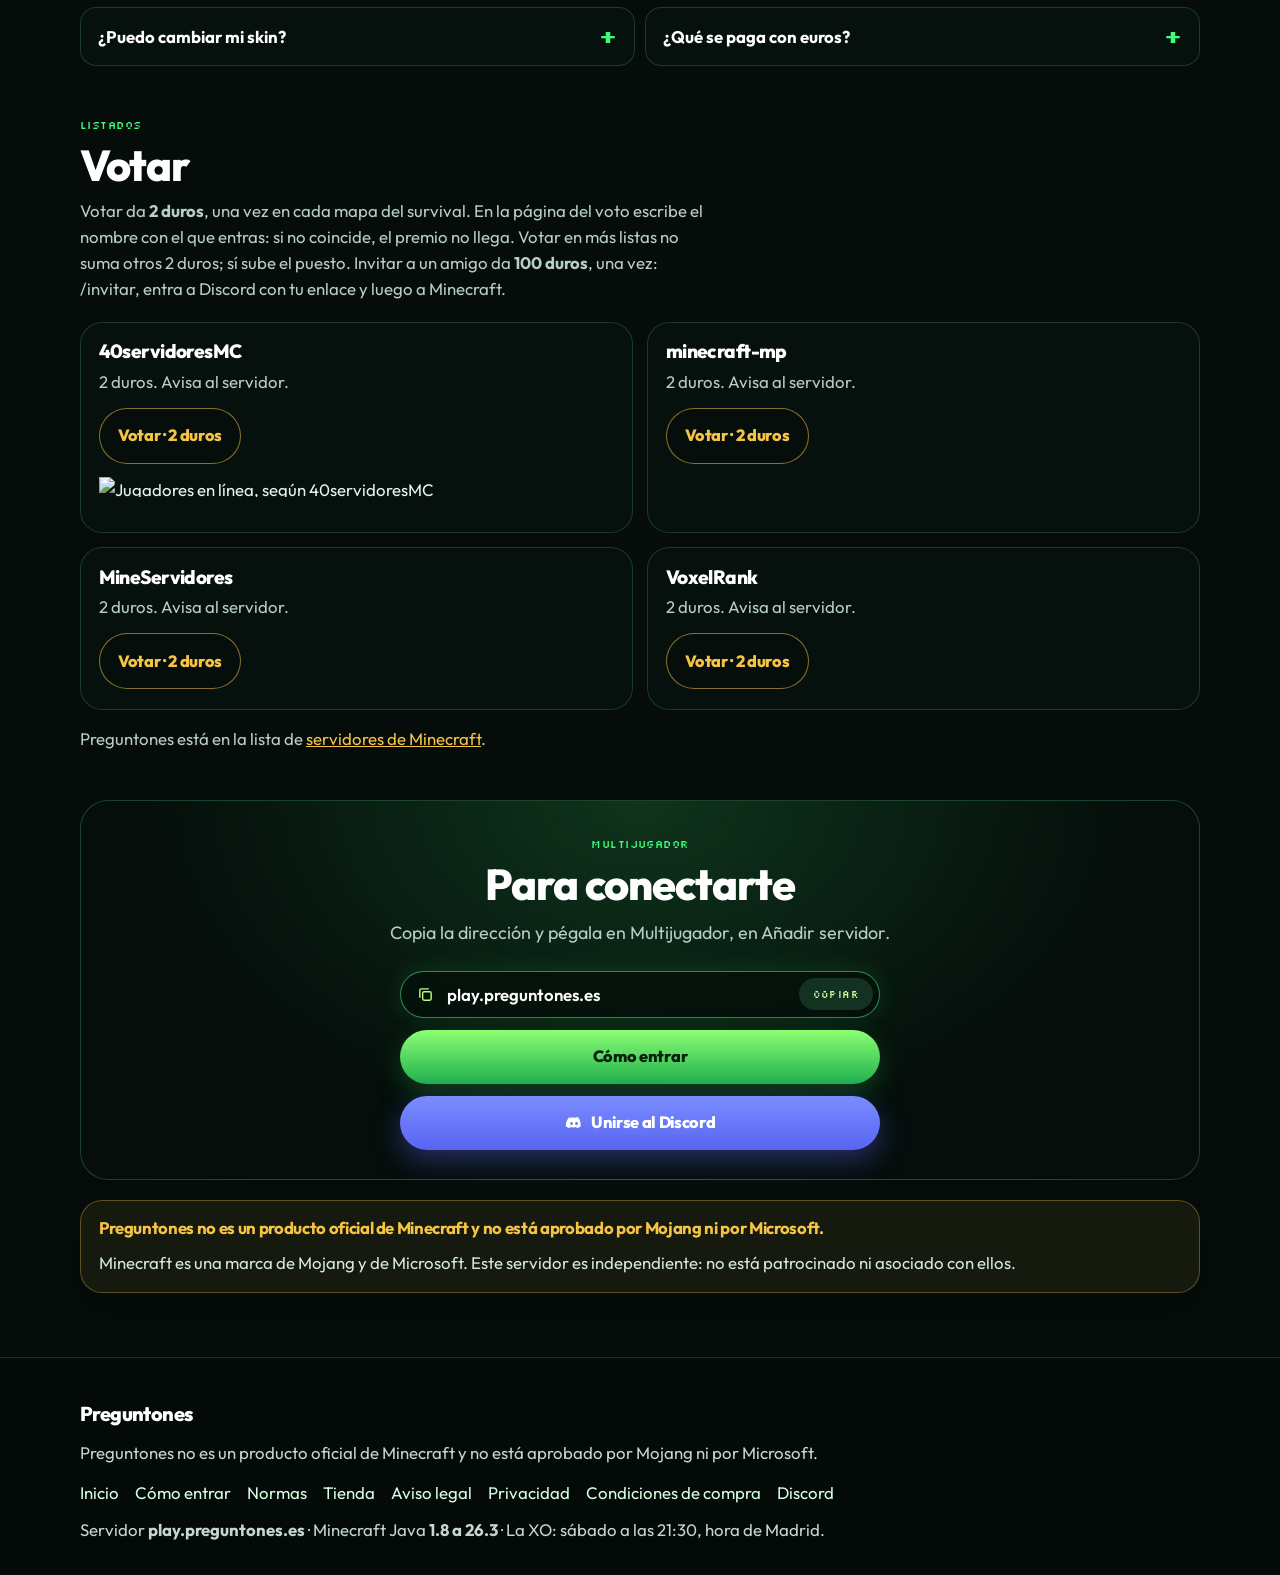
==== commit ad1e48c3: "Java de la 1.8 a la 26.3 puede entrar. El pack de modelos sigue pidiendo 1.21.9." ====
--- a/index.html
+++ b/index.html
@@ -4,7 +4,7 @@
   <meta charset="utf-8">
   <meta name="viewport" content="width=device-width, initial-scale=1">
   <title>Preguntones: un servidor de Minecraft</title>
-  <meta name="description" content="Servidor de Minecraft Java 26.1.2 en español. Tu casa en el barrio, el survival con el dragón y la XO los sábados. Sin cuenta de Minecraft. Jugar es gratis. Dirección: play.preguntones.es.">
+  <meta name="description" content="Servidor de Minecraft Java en español, de la 1.8 a la 26.3. Tu casa en el barrio, el survival con el dragón y la XO los sábados. Sin cuenta de Minecraft. Jugar es gratis. Dirección: play.preguntones.es.">
   <meta name="theme-color" content="#07140e">
   <link rel="icon" href="img/marca.svg">
   <link rel="preconnect" href="https://fonts.googleapis.com">
@@ -34,7 +34,7 @@
       <div class="emblema">
         <img src="img/marca.jpg" alt="">
       </div>
-      <p class="estado"><span class="punto" aria-hidden="true"></span> Minecraft Java · <span data-campo="version">26.1.2</span> · sin cuenta de Minecraft</p>
+      <p class="estado"><span class="punto" aria-hidden="true"></span> Minecraft Java · <span data-campo="clientes">1.8 a 26.3</span> · sin cuenta de Minecraft</p>
       <h1 id="titulo">Preguntones</h1>
       <p class="entradilla">Un servidor de Minecraft en español. Te compras una parcela en el barrio, construyes tu casa y sales al survival a picar, pelear y cazar al dragón. Jugar es gratis.</p>
       <div class="portada-acciones">
@@ -48,7 +48,7 @@
         <a class="boton boton-discord" href="https://discord.gg/ZjcnvSkqsQ" data-campo="discord" data-campo-modo="solo-href"><span class="icono-discord" aria-hidden="true"></span> Unirse al Discord</a>
         <a class="boton boton-tienda" href="tienda.html">Ver la tienda</a>
       </div>
-      <p class="meta-juego">Necesitas el Minecraft Java <strong data-campo="version">26.1.2</strong> de ordenador y Discord. La cuenta de Minecraft no hace falta.</p>
+      <p class="meta-juego">Entras con Minecraft Java de la <strong data-campo="clientes">1.8 a 26.3</strong>, en el ordenador, y Discord. La cuenta de Minecraft no hace falta.</p>
     </section>
 
     <section class="seccion" aria-labelledby="el-video">
@@ -71,7 +71,7 @@
           <img src="img/paso-1-java.jpg" alt="Un ordenador con un bloque de hierba en la pantalla">
           <div class="paso-texto">
             <h3>Abre Minecraft Java</h3>
-            <p>La versión <span data-campo="version">26.1.2</span>, en el ordenador.</p>
+            <p>De la <span data-campo="clientes">1.8 a 26.3</span>, en el ordenador.</p>
           </div>
         </li>
         <li>
@@ -361,7 +361,7 @@
           <li><a href="https://discord.gg/ZjcnvSkqsQ" data-campo="discord" data-campo-modo="solo-href">Discord</a></li>
         </ul>
       </nav>
-      <p>Servidor <strong data-campo="hostname">play.preguntones.es</strong> · Minecraft Java <strong data-campo="version">26.1.2</strong> · La XO: <span data-campo="cita">sábado a las 21:30, hora de Madrid</span>.</p>
+      <p>Servidor <strong data-campo="hostname">play.preguntones.es</strong> · Minecraft Java <strong data-campo="clientes">1.8 a 26.3</strong> · La XO: <span data-campo="cita">sábado a las 21:30, hora de Madrid</span>.</p>
     </div>
   </footer>
   <script src="js/identidad.js"></script>
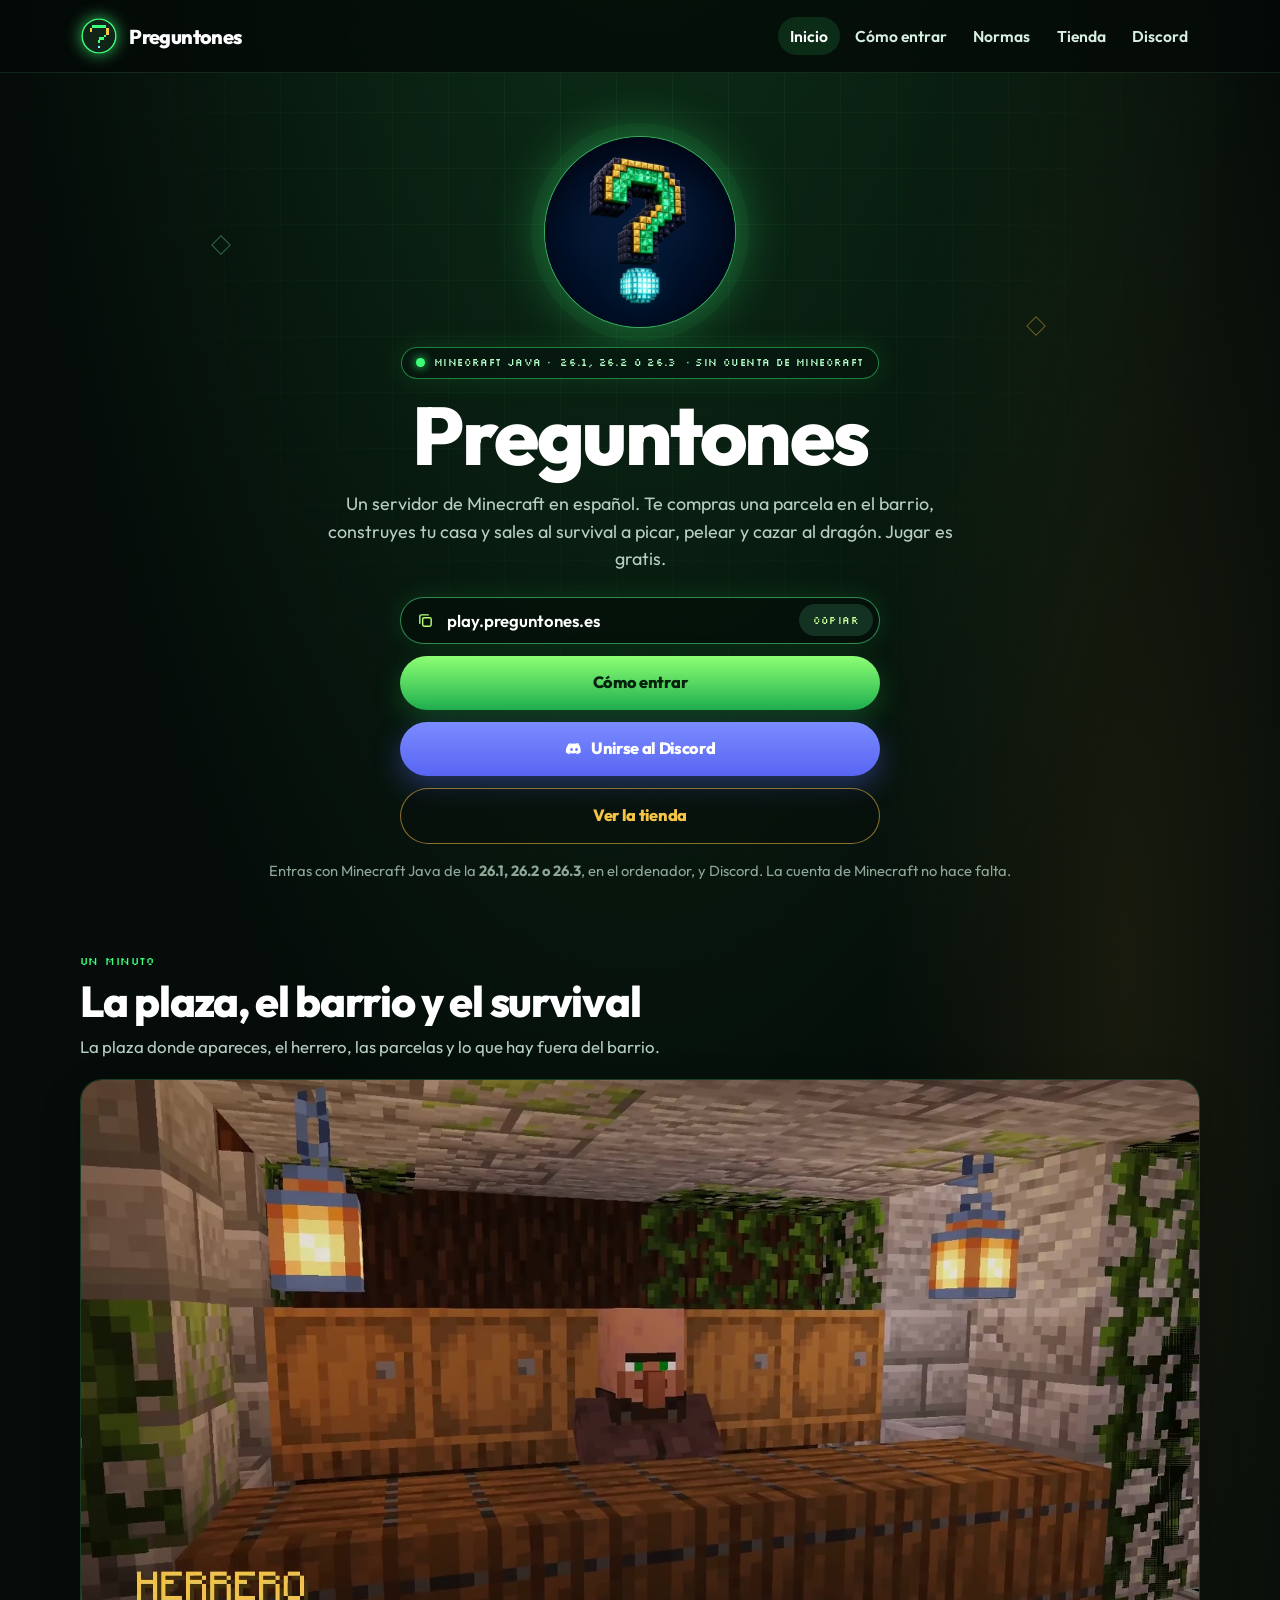
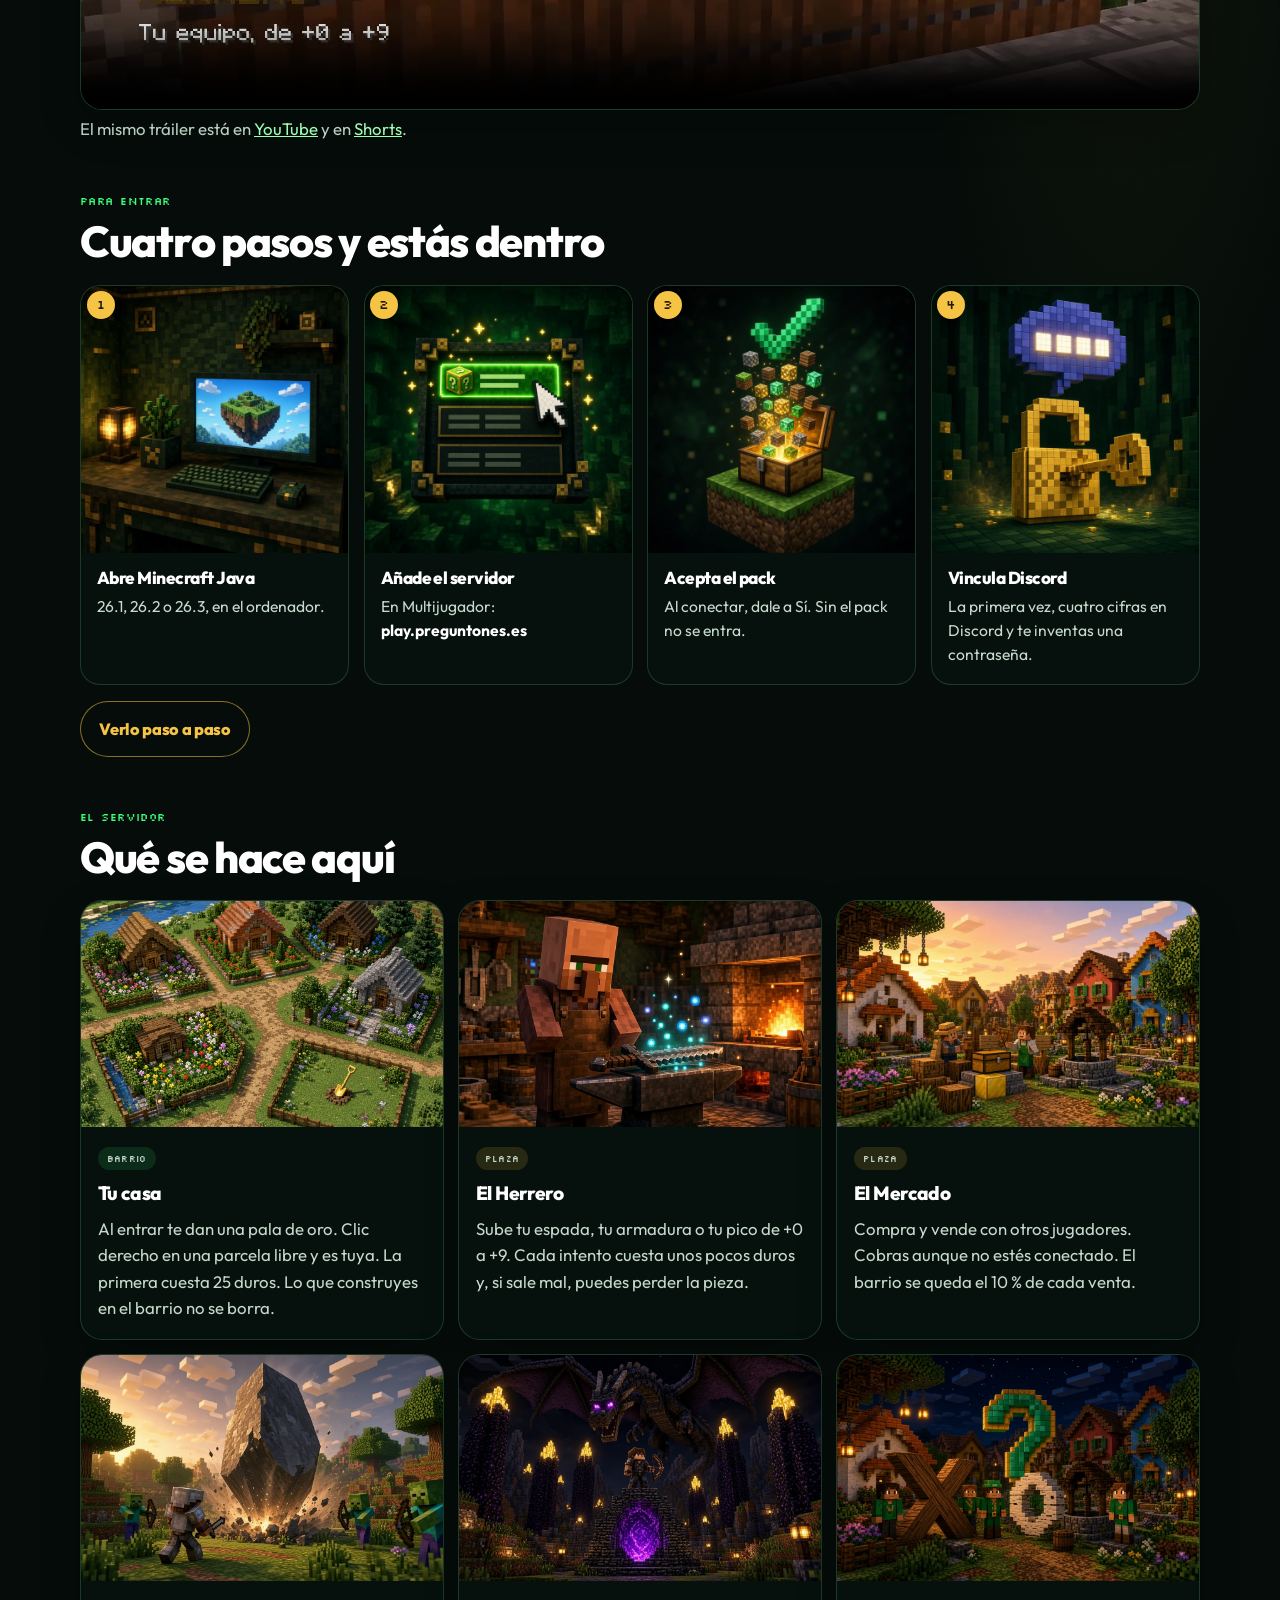
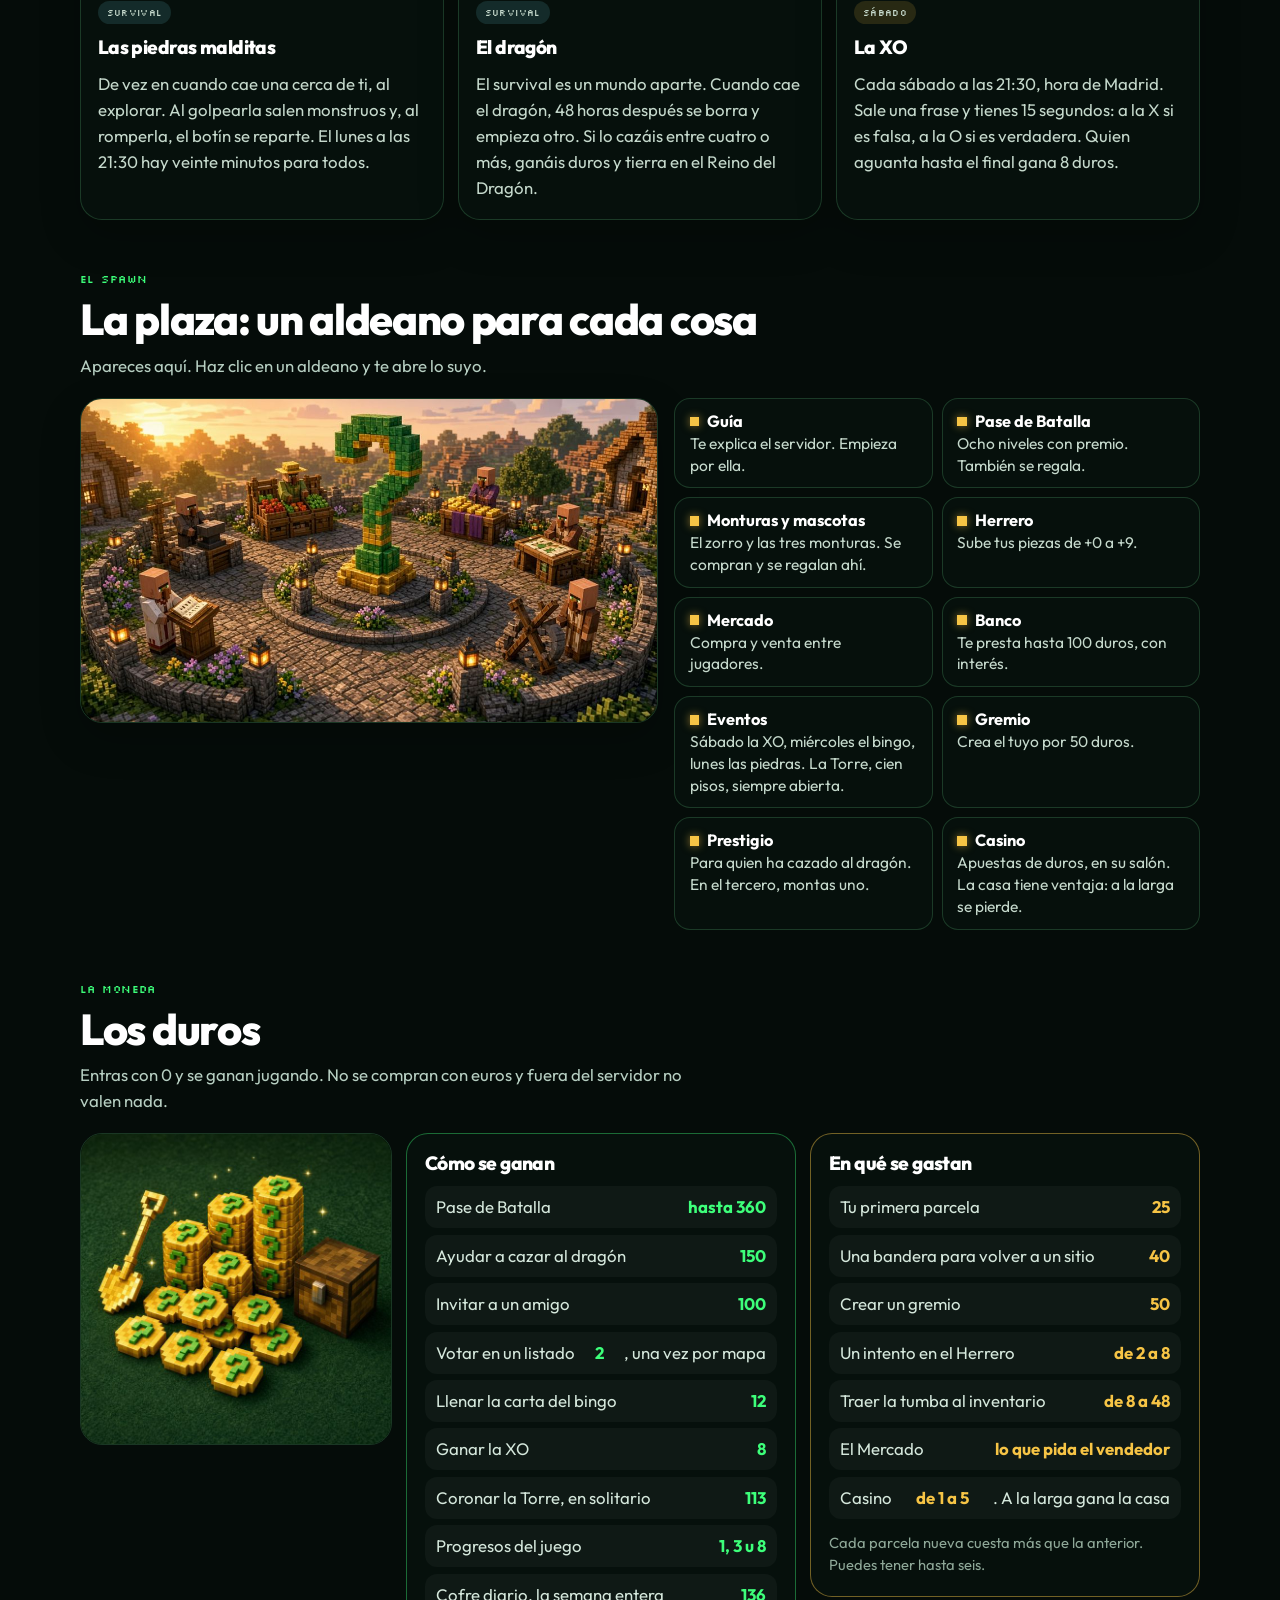
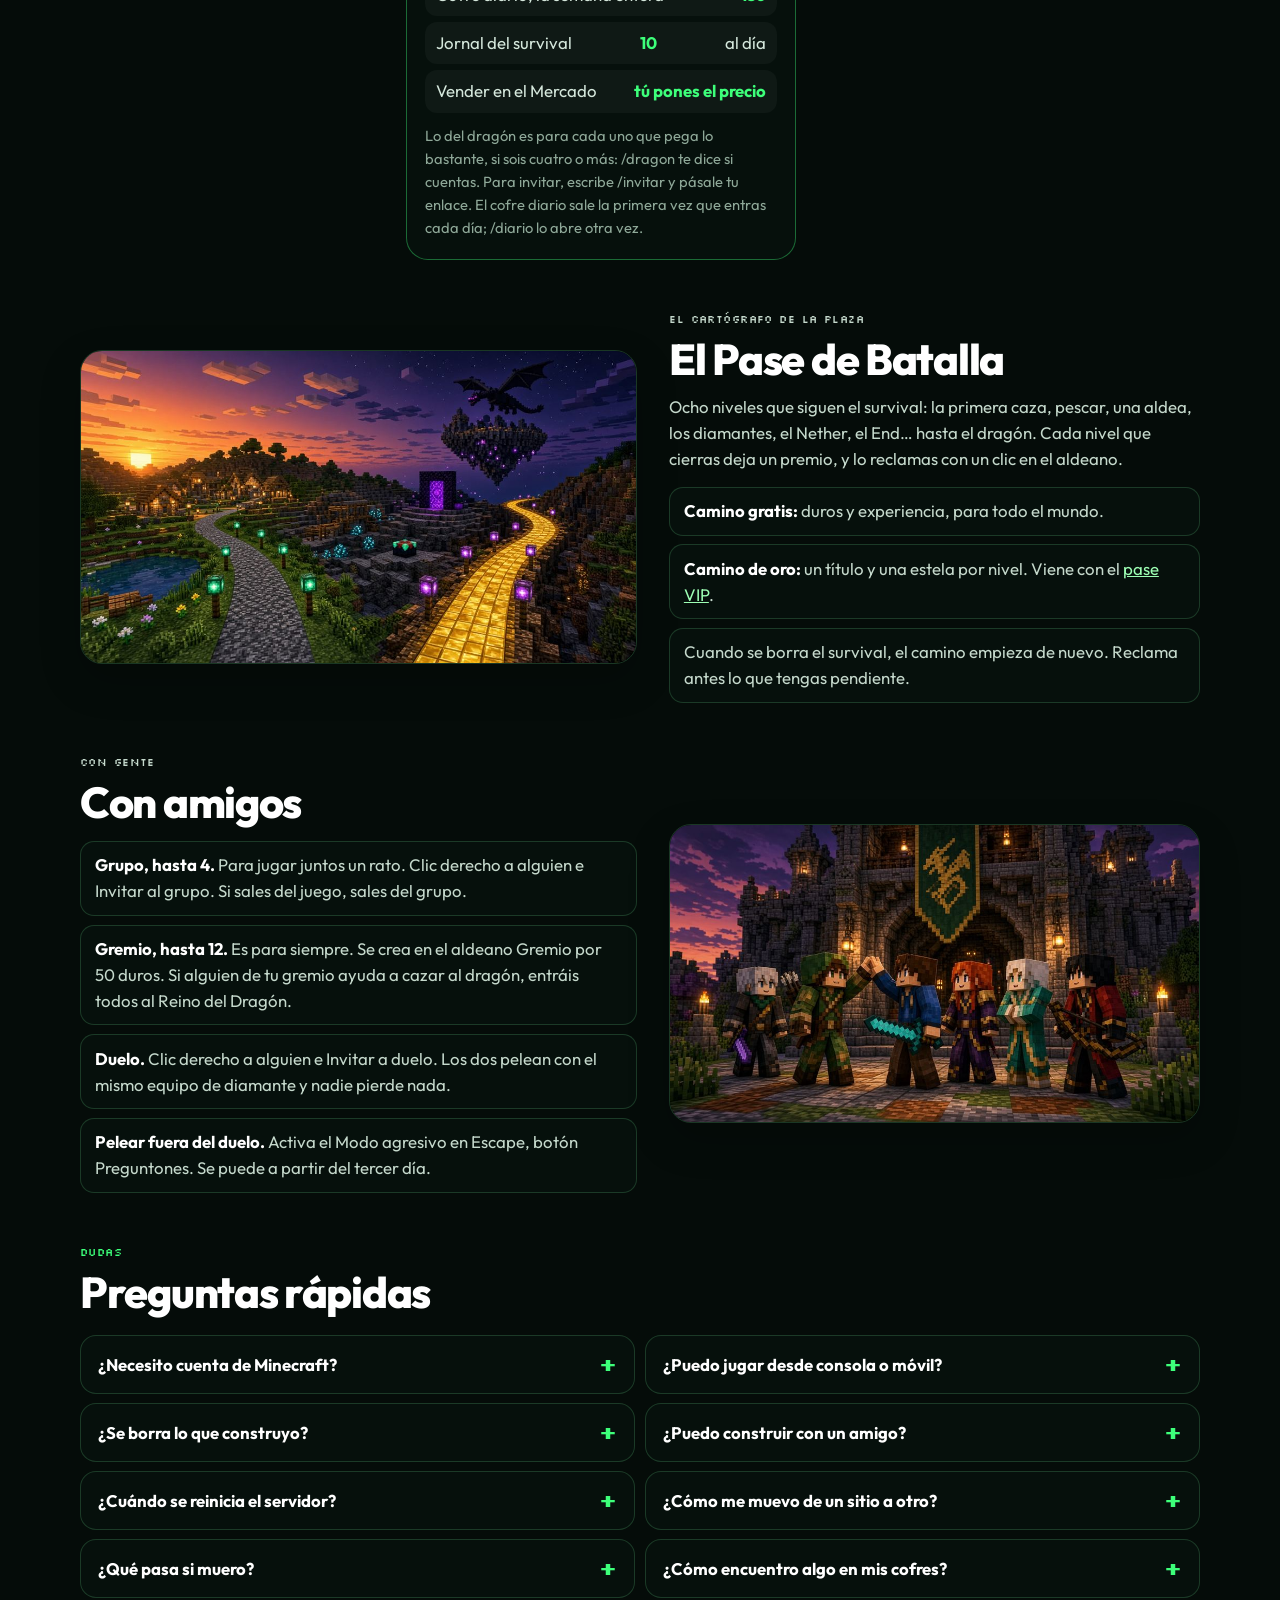
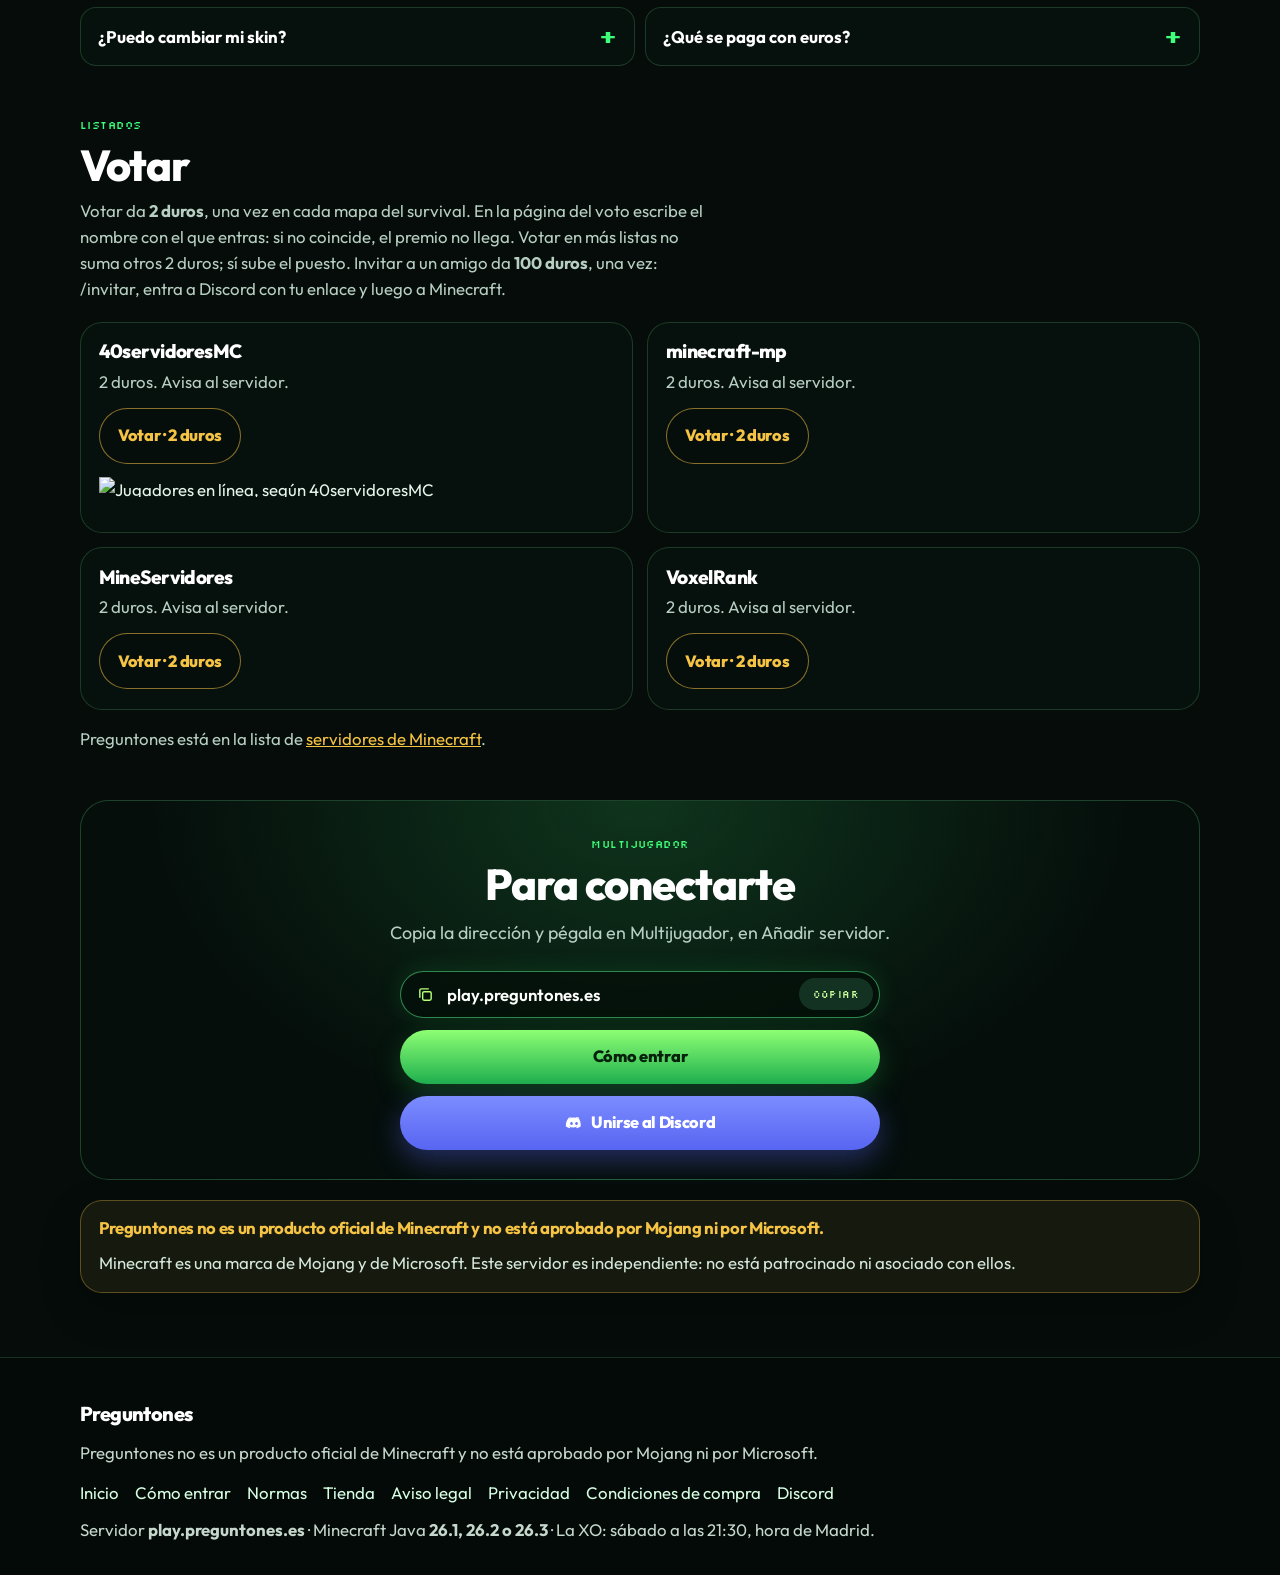
==== commit d096ef55: "Entra Java 26.1, 26.2 o 26.3. La 1.8 se queda fuera." ====
--- a/index.html
+++ b/index.html
@@ -4,7 +4,7 @@
   <meta charset="utf-8">
   <meta name="viewport" content="width=device-width, initial-scale=1">
   <title>Preguntones: un servidor de Minecraft</title>
-  <meta name="description" content="Servidor de Minecraft Java en español, de la 1.8 a la 26.3. Tu casa en el barrio, el survival con el dragón y la XO los sábados. Sin cuenta de Minecraft. Jugar es gratis. Dirección: play.preguntones.es.">
+  <meta name="description" content="Servidor de Minecraft Java en español, 26.1, 26.2 o 26.3. Tu casa en el barrio, el survival con el dragón y la XO los sábados. Sin cuenta de Minecraft. Jugar es gratis. Dirección: play.preguntones.es.">
   <meta name="theme-color" content="#07140e">
   <link rel="icon" href="img/marca.svg">
   <link rel="preconnect" href="https://fonts.googleapis.com">
@@ -34,7 +34,7 @@
       <div class="emblema">
         <img src="img/marca.jpg" alt="">
       </div>
-      <p class="estado"><span class="punto" aria-hidden="true"></span> Minecraft Java · <span data-campo="clientes">1.8 a 26.3</span> · sin cuenta de Minecraft</p>
+      <p class="estado"><span class="punto" aria-hidden="true"></span> Minecraft Java · <span data-campo="clientes">26.1, 26.2 o 26.3</span> · sin cuenta de Minecraft</p>
       <h1 id="titulo">Preguntones</h1>
       <p class="entradilla">Un servidor de Minecraft en español. Te compras una parcela en el barrio, construyes tu casa y sales al survival a picar, pelear y cazar al dragón. Jugar es gratis.</p>
       <div class="portada-acciones">
@@ -48,7 +48,7 @@
         <a class="boton boton-discord" href="https://discord.gg/ZjcnvSkqsQ" data-campo="discord" data-campo-modo="solo-href"><span class="icono-discord" aria-hidden="true"></span> Unirse al Discord</a>
         <a class="boton boton-tienda" href="tienda.html">Ver la tienda</a>
       </div>
-      <p class="meta-juego">Entras con Minecraft Java de la <strong data-campo="clientes">1.8 a 26.3</strong>, en el ordenador, y Discord. La cuenta de Minecraft no hace falta.</p>
+      <p class="meta-juego">Entras con Minecraft Java de la <strong data-campo="clientes">26.1, 26.2 o 26.3</strong>, en el ordenador, y Discord. La cuenta de Minecraft no hace falta.</p>
     </section>
 
     <section class="seccion" aria-labelledby="el-video">
@@ -71,7 +71,7 @@
           <img src="img/paso-1-java.jpg" alt="Un ordenador con un bloque de hierba en la pantalla">
           <div class="paso-texto">
             <h3>Abre Minecraft Java</h3>
-            <p>De la <span data-campo="clientes">1.8 a 26.3</span>, en el ordenador.</p>
+            <p><span data-campo="clientes">26.1, 26.2 o 26.3</span>, en el ordenador.</p>
           </div>
         </li>
         <li>
@@ -361,7 +361,7 @@
           <li><a href="https://discord.gg/ZjcnvSkqsQ" data-campo="discord" data-campo-modo="solo-href">Discord</a></li>
         </ul>
       </nav>
-      <p>Servidor <strong data-campo="hostname">play.preguntones.es</strong> · Minecraft Java <strong data-campo="clientes">1.8 a 26.3</strong> · La XO: <span data-campo="cita">sábado a las 21:30, hora de Madrid</span>.</p>
+      <p>Servidor <strong data-campo="hostname">play.preguntones.es</strong> · Minecraft Java <strong data-campo="clientes">26.1, 26.2 o 26.3</strong> · La XO: <span data-campo="cita">sábado a las 21:30, hora de Madrid</span>.</p>
     </div>
   </footer>
   <script src="js/identidad.js"></script>
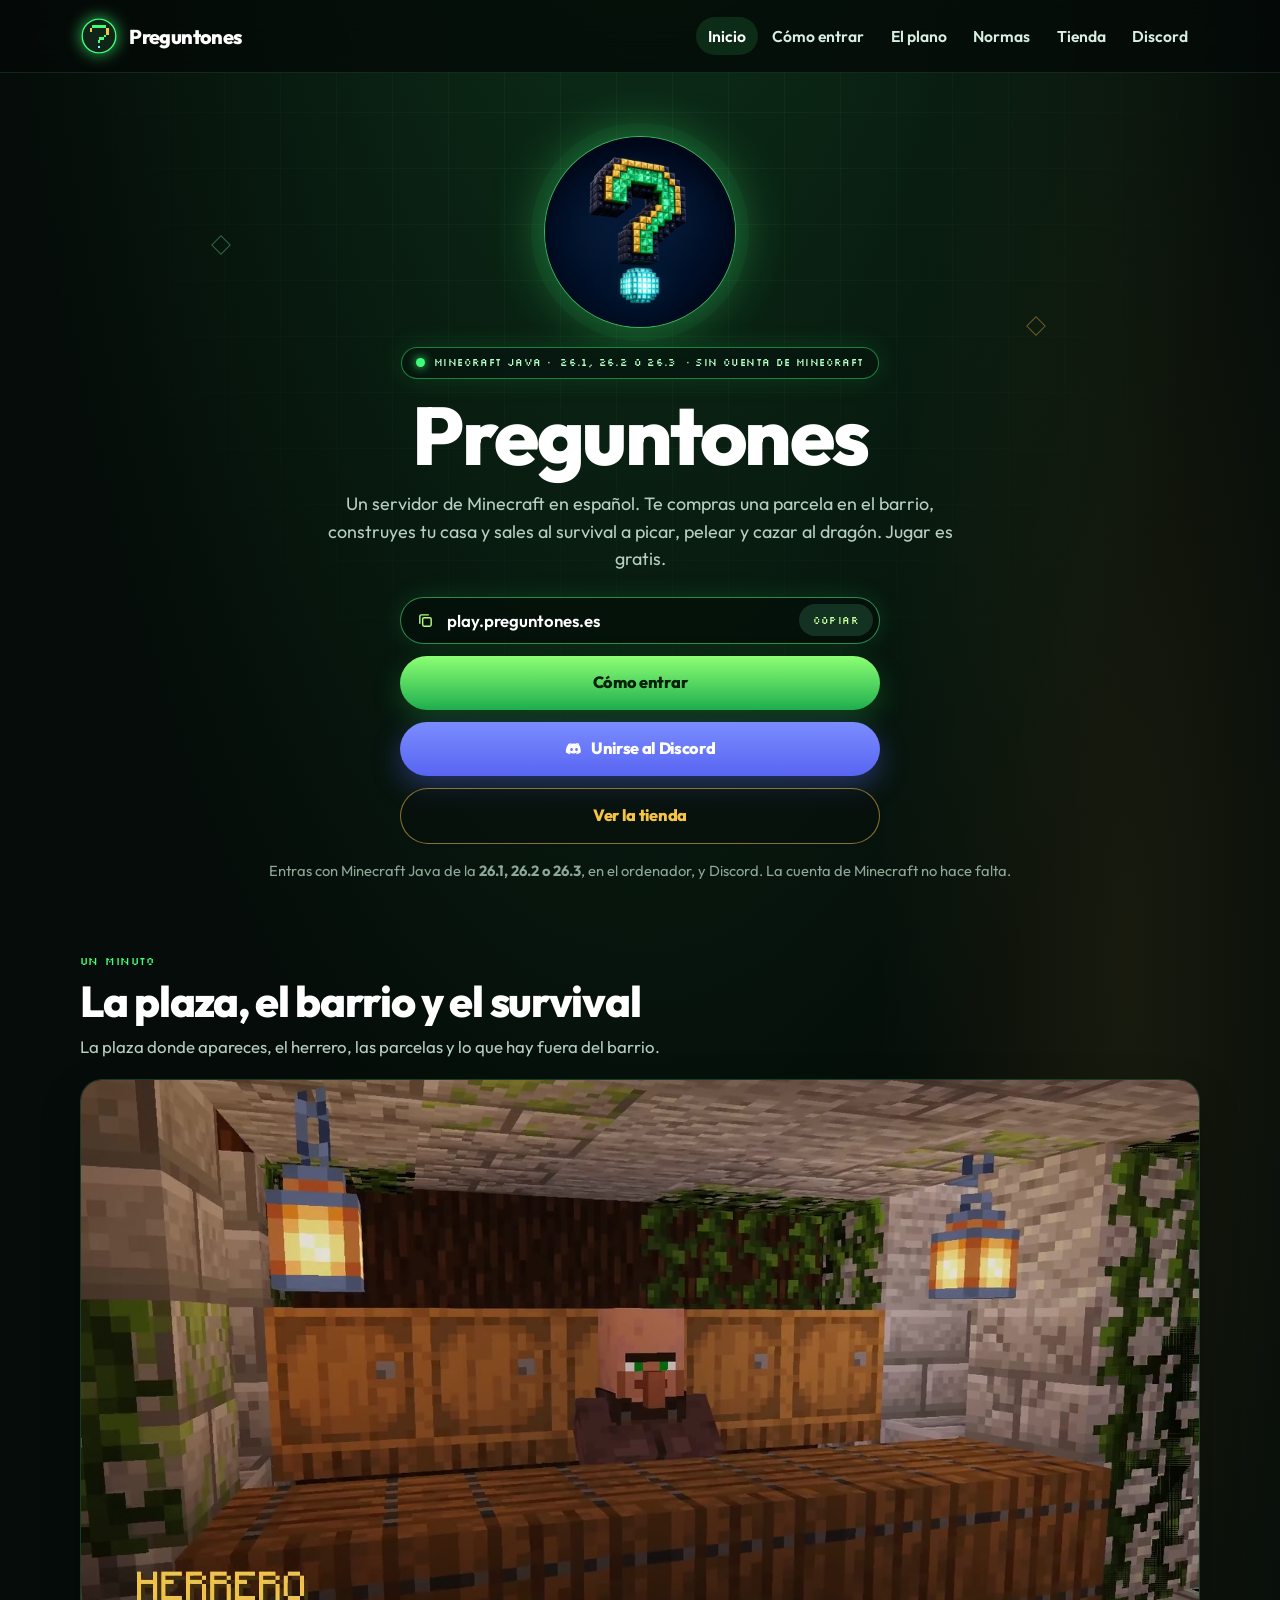
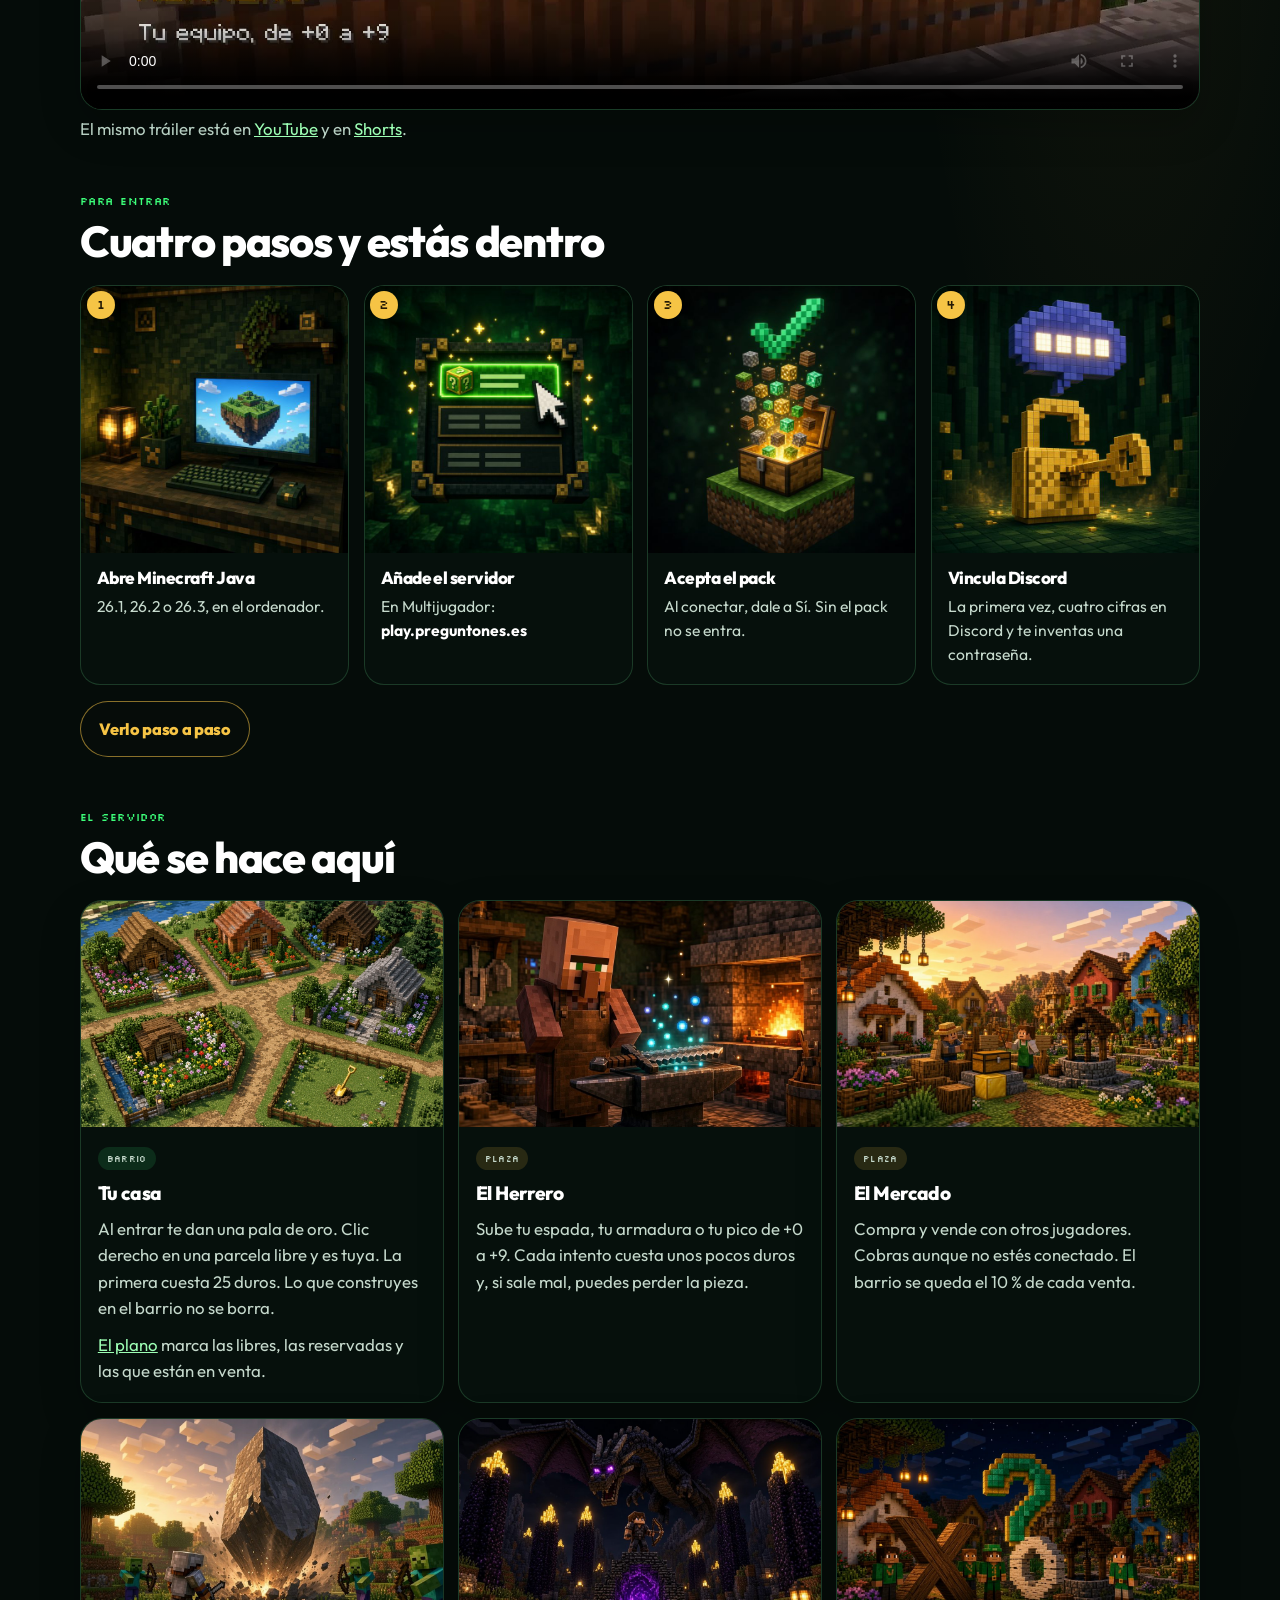
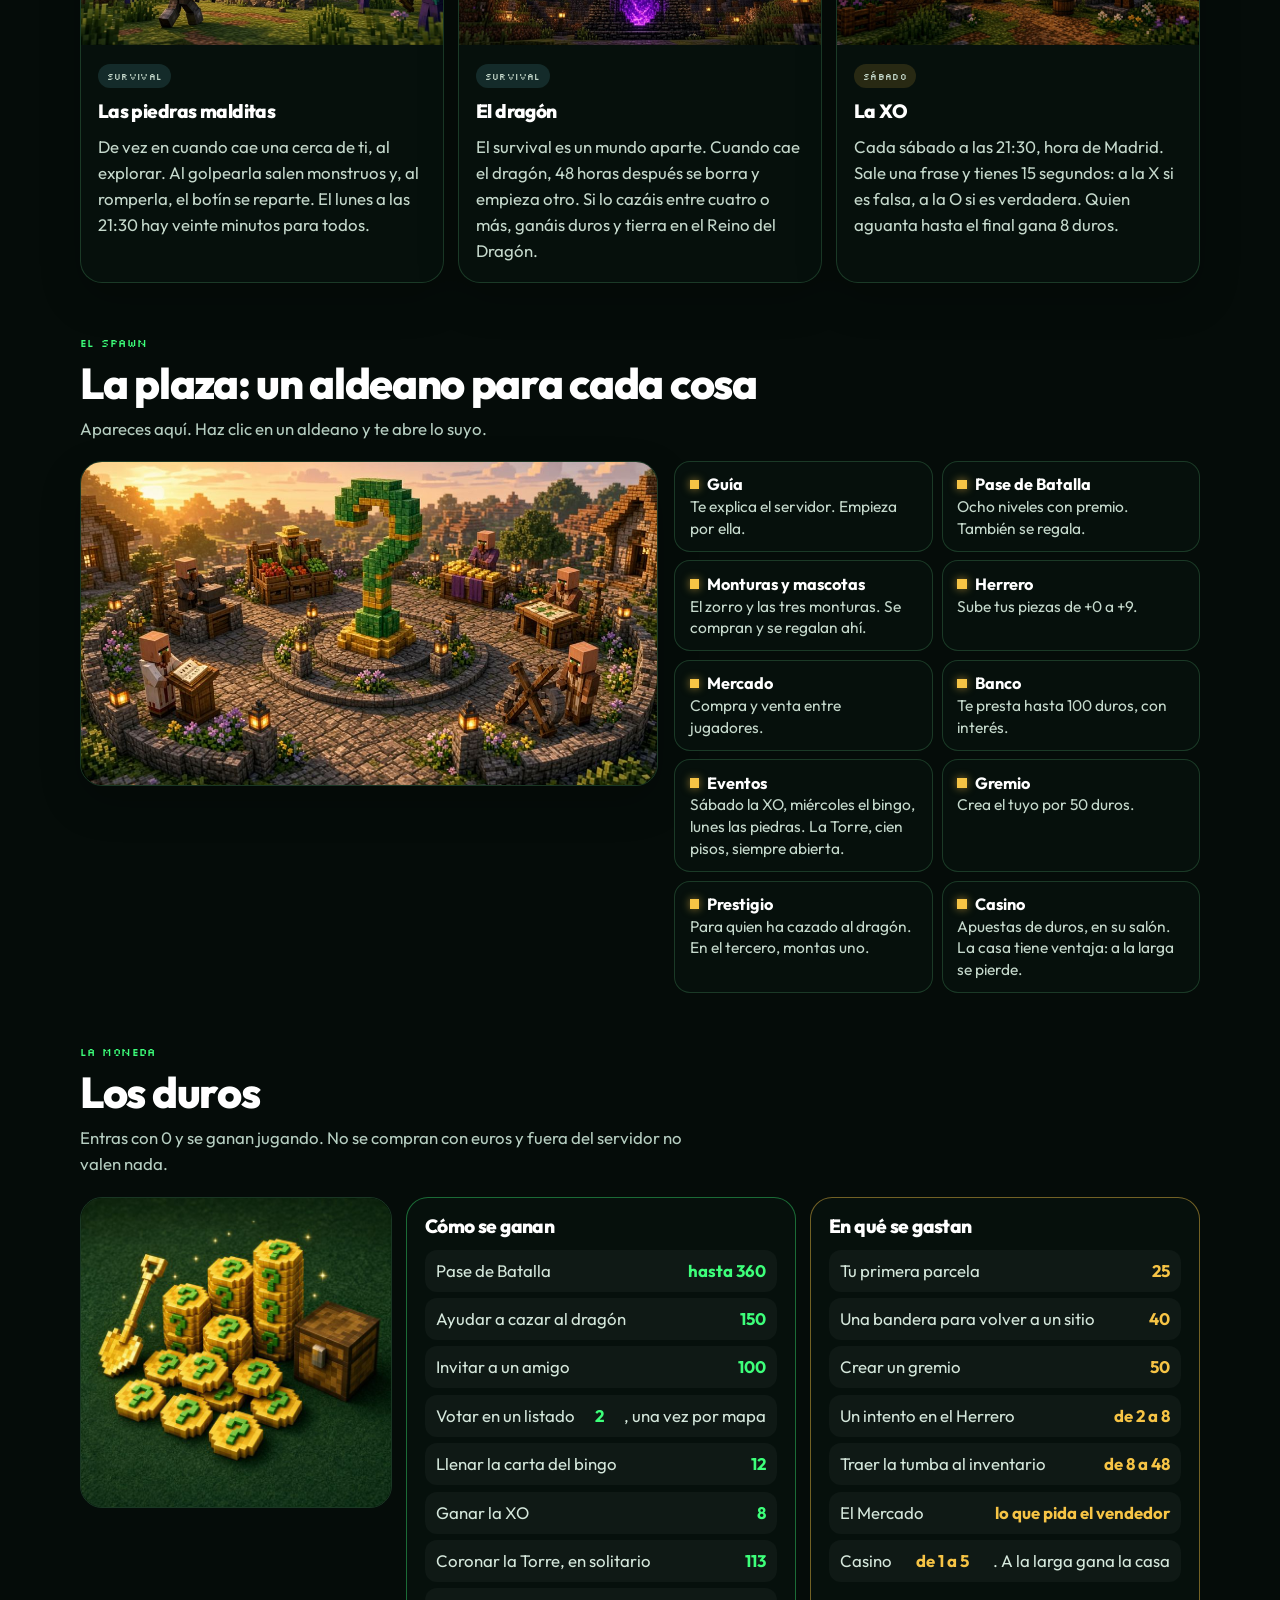
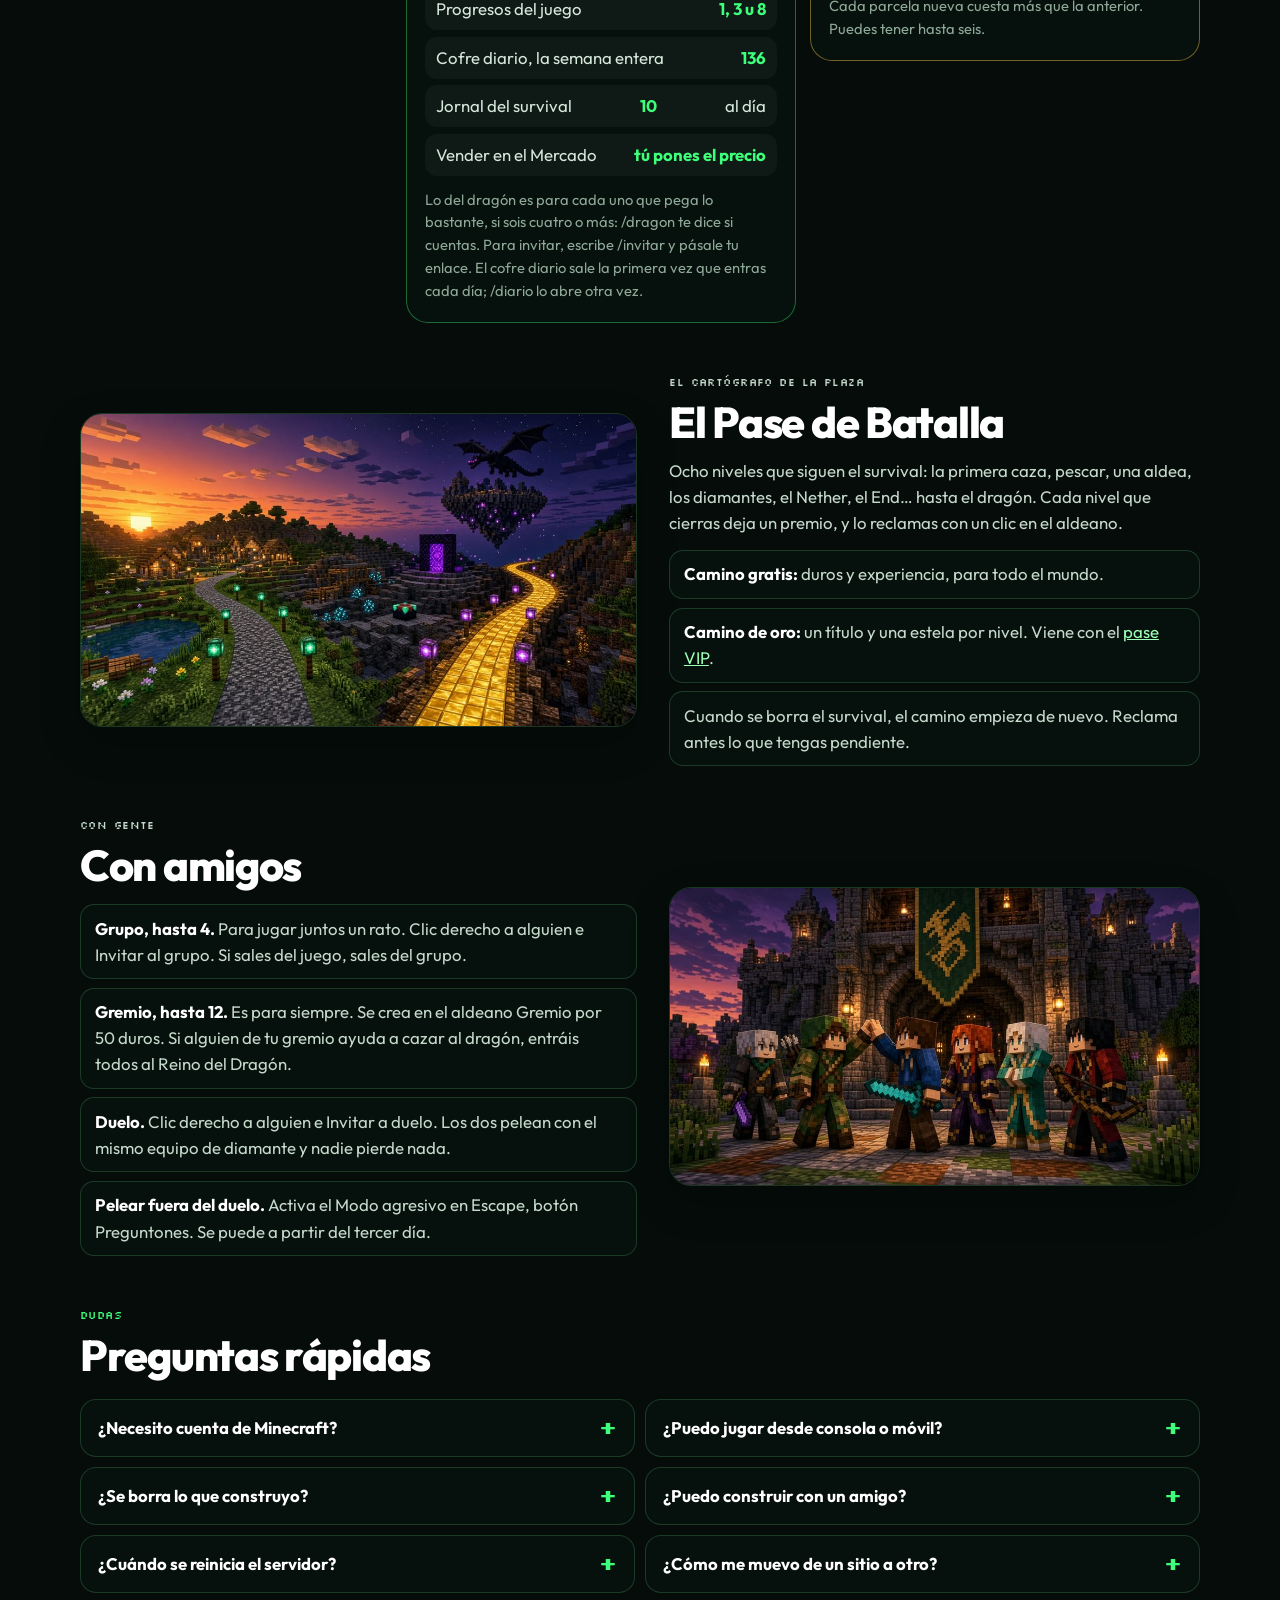
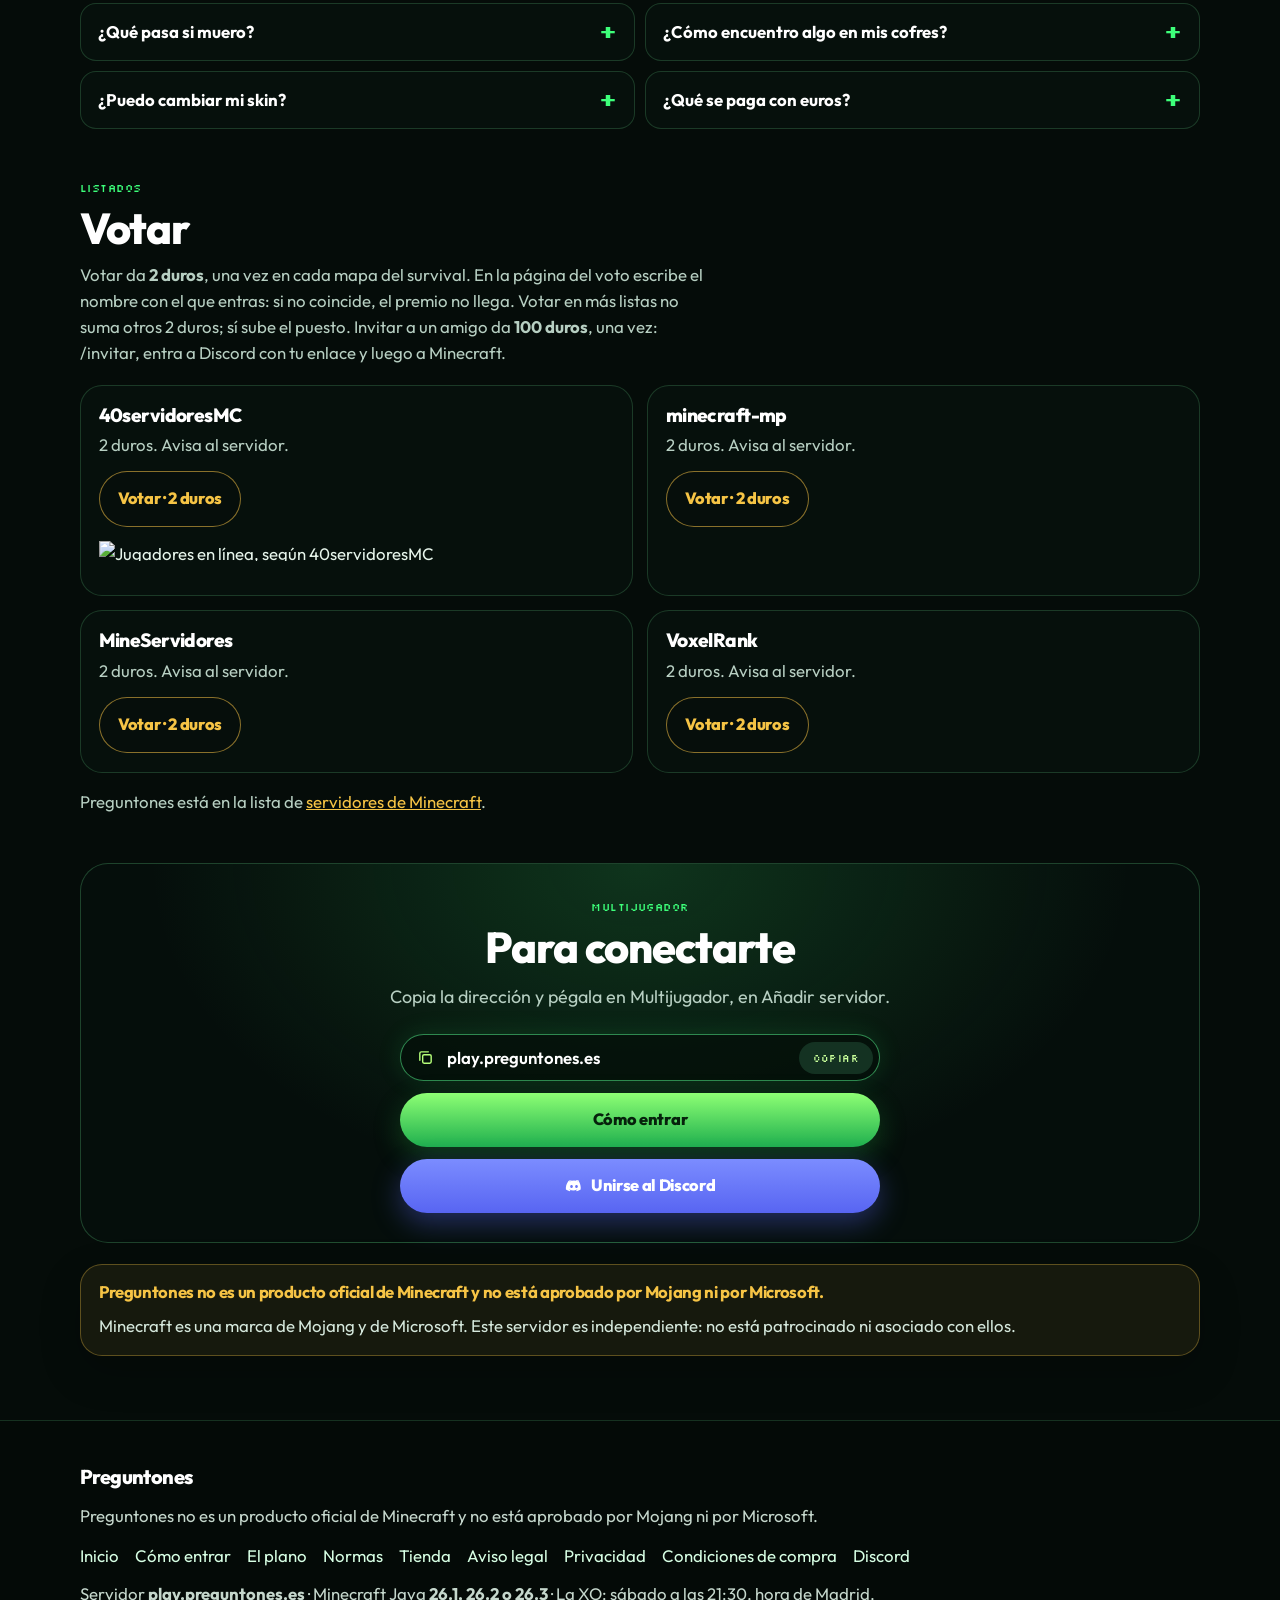
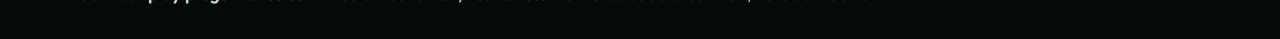
==== commit d55fd653: "Publica el plano del barrio con las parcelas de ahora." ====
--- a/index.html
+++ b/index.html
@@ -21,6 +21,7 @@
       <nav class="menu" id="menu-principal" aria-label="Principal">
         <a href="index.html" aria-current="page">Inicio</a>
         <a href="entrar.html">Cómo entrar</a>
+        <a href="plano.html">El plano</a>
         <a href="normas.html">Normas</a>
         <a href="tienda.html">Tienda</a>
         <a href="https://discord.gg/ZjcnvSkqsQ" data-campo="discord" data-campo-modo="solo-href">Discord</a>
@@ -109,6 +110,7 @@
             <p class="chip">Barrio</p>
             <h3>Tu casa</h3>
             <p>Al entrar te dan una pala de oro. Clic derecho en una parcela libre y es tuya. La primera cuesta 25 duros. Lo que construyes en el barrio no se borra.</p>
+            <p><a href="plano.html">El plano</a> marca las libres, las reservadas y las que están en venta.</p>
           </div>
         </article>
         <article class="carta">
@@ -353,6 +355,7 @@
         <ul class="pie-enlaces">
           <li><a href="index.html" aria-current="page">Inicio</a></li>
           <li><a href="entrar.html">Cómo entrar</a></li>
+          <li><a href="plano.html">El plano</a></li>
           <li><a href="normas.html">Normas</a></li>
           <li><a href="tienda.html">Tienda</a></li>
           <li><a href="aviso-legal.html">Aviso legal</a></li>
--- a/css/estilos.css
+++ b/css/estilos.css
@@ -1525,6 +1525,210 @@
   }
 }
 
+.plano-herramientas {
+  display: grid;
+  gap: 0.8rem;
+  margin: 1.2rem 0 1rem;
+}
+
+.plano-buscar label {
+  display: block;
+  margin-bottom: 0.35rem;
+  font-weight: 650;
+}
+
+.plano-buscar input {
+  width: min(100%, 28rem);
+  padding: 0.7rem 0.9rem;
+  border-radius: 14px;
+  border: 1px solid var(--linea);
+  background: var(--panel);
+  color: var(--papel);
+  font: inherit;
+}
+
+.plano-filtros {
+  display: flex;
+  flex-wrap: wrap;
+  gap: 0.4rem;
+}
+
+.plano-filtros button,
+.plano-zoom button,
+.plano-lista button {
+  border: 1px solid var(--linea);
+  background: rgba(8, 18, 14, 0.72);
+  color: var(--papel);
+  font: inherit;
+  font-weight: 600;
+  border-radius: 999px;
+  padding: 0.4rem 0.8rem;
+  cursor: pointer;
+}
+
+.plano-filtros button[aria-pressed="true"] {
+  background: rgba(61, 255, 122, 0.16);
+  color: #fff;
+}
+
+.plano-caja {
+  display: grid;
+  gap: 1rem;
+  align-items: start;
+}
+
+.plano-lienzo {
+  position: relative;
+  min-height: 28rem;
+  border: 1px solid var(--linea);
+  border-radius: 22px;
+  background: #0c1c16;
+  overflow: hidden;
+}
+
+.plano-mapa {
+  display: block;
+  width: 100%;
+  height: min(72vh, 760px);
+  background: #10241c;
+  touch-action: none;
+  cursor: grab;
+}
+
+.plano-zoom {
+  position: absolute;
+  z-index: 2;
+  top: 0.7rem;
+  left: 0.7rem;
+  display: flex;
+  flex-wrap: wrap;
+  gap: 0.35rem;
+}
+
+.plano-cuando,
+.plano-cuentas {
+  margin: 0;
+  color: #c5d9cc;
+}
+
+.plano-cuando {
+  padding: 0.7rem 0.9rem 0.85rem;
+}
+
+.plano-lado h2 {
+  margin: 1rem 0 0.4rem;
+  font-size: 1rem;
+}
+
+.plano-ficha {
+  padding: 0.85rem 0.95rem;
+  border-radius: 16px;
+  background: var(--panel);
+  border: 1px solid var(--linea);
+}
+
+.plano-ficha p,
+.plano-lista {
+  margin: 0;
+}
+
+.plano-lista {
+  padding: 0;
+  list-style: none;
+  display: grid;
+  gap: 0.35rem;
+}
+
+.plano-lista button {
+  width: 100%;
+  text-align: left;
+  border-radius: 12px;
+}
+
+.plano-lista button span,
+.plano-lista li {
+  color: #c5d9cc;
+  font-weight: 500;
+}
+
+.plano-leyenda {
+  margin: 0;
+  padding: 0;
+  list-style: none;
+  display: grid;
+  gap: 0.4rem;
+  color: #c5d9cc;
+}
+
+.plano-leyenda li {
+  display: flex;
+  align-items: center;
+  gap: 0.55rem;
+}
+
+.muestra {
+  width: 0.9rem;
+  height: 0.9rem;
+  border-radius: 0.2rem;
+  flex: 0 0 auto;
+}
+
+.muestra.libre { background: #f6c445; }
+.muestra.reservada { background: #e08a2c; }
+.muestra.venta { background: #3dff7a; }
+.muestra.casa { background: #7af6ff; }
+.muestra.ocupada { background: #8a5a32; }
+.muestra.edificio { background: #f6c445; border-radius: 50%; }
+
+.plano-spawn {
+  fill: rgba(122, 246, 255, 0.08);
+  stroke: rgba(246, 196, 69, 0.7);
+  stroke-width: 2;
+}
+
+.casilla {
+  stroke: rgba(7, 20, 14, 0.85);
+  stroke-width: 1;
+}
+
+.casilla-libre { fill: #f6c445; }
+.casilla-reservada { fill: #e08a2c; }
+.casilla-venta { fill: #3dff7a; }
+.casilla-casa { fill: #7af6ff; }
+.casilla-ocupada { fill: #8a5a32; }
+.casilla-sin-datos {
+  fill: rgba(125, 255, 160, 0.06);
+  stroke: rgba(125, 255, 160, 0.35);
+}
+
+.casilla.tenue {
+  opacity: 0.16;
+}
+
+.casilla.marcada,
+.plano-edificio.marcada,
+.plano-spawn.marcada {
+  stroke: #fff;
+  stroke-width: 3;
+}
+
+.plano-edificio {
+  fill: #f6c445;
+  stroke: #07140e;
+  stroke-width: 2;
+}
+
+.plano-mapa rect,
+.plano-mapa circle {
+  vector-effect: non-scaling-stroke;
+}
+
+@media (min-width: 900px) {
+  .plano-caja {
+    grid-template-columns: minmax(0, 1.6fr) minmax(16rem, 0.7fr);
+  }
+}
+
 @media (prefers-reduced-motion: reduce) {
   html {
     scroll-behavior: auto;
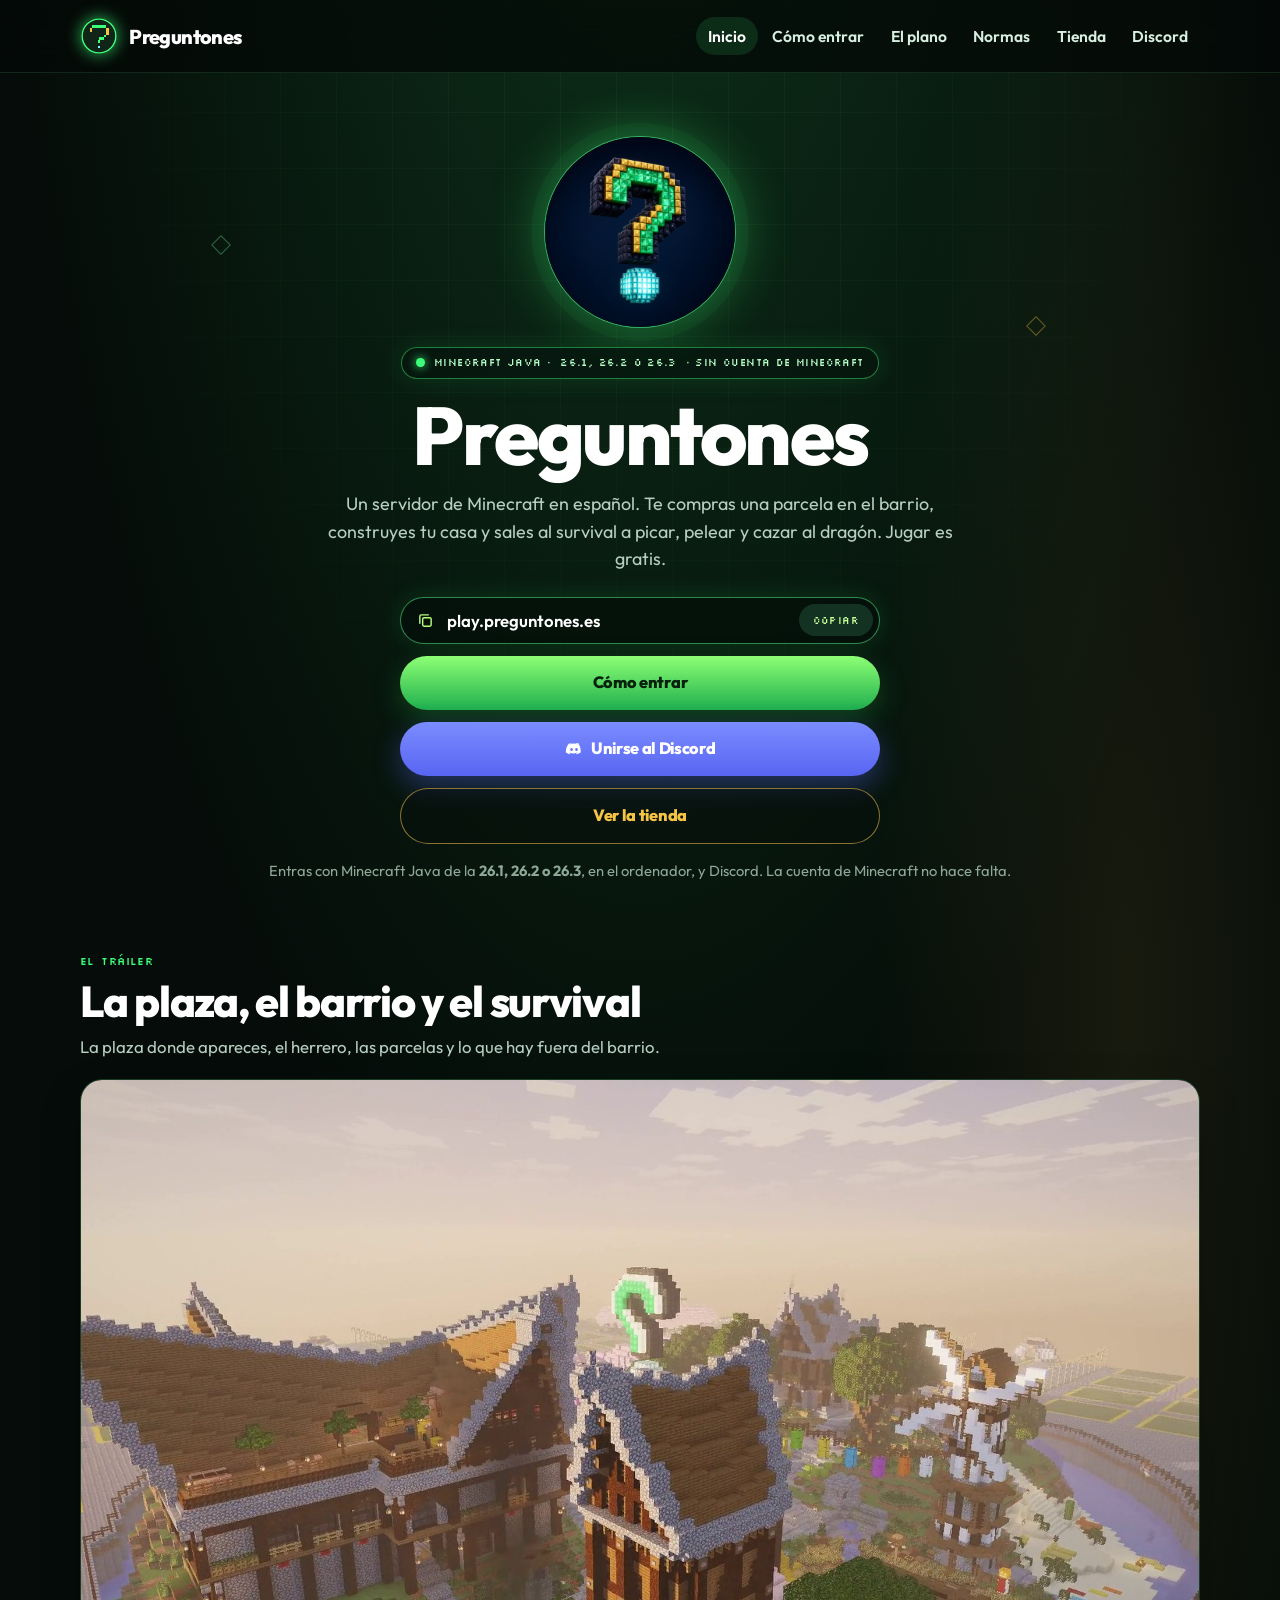
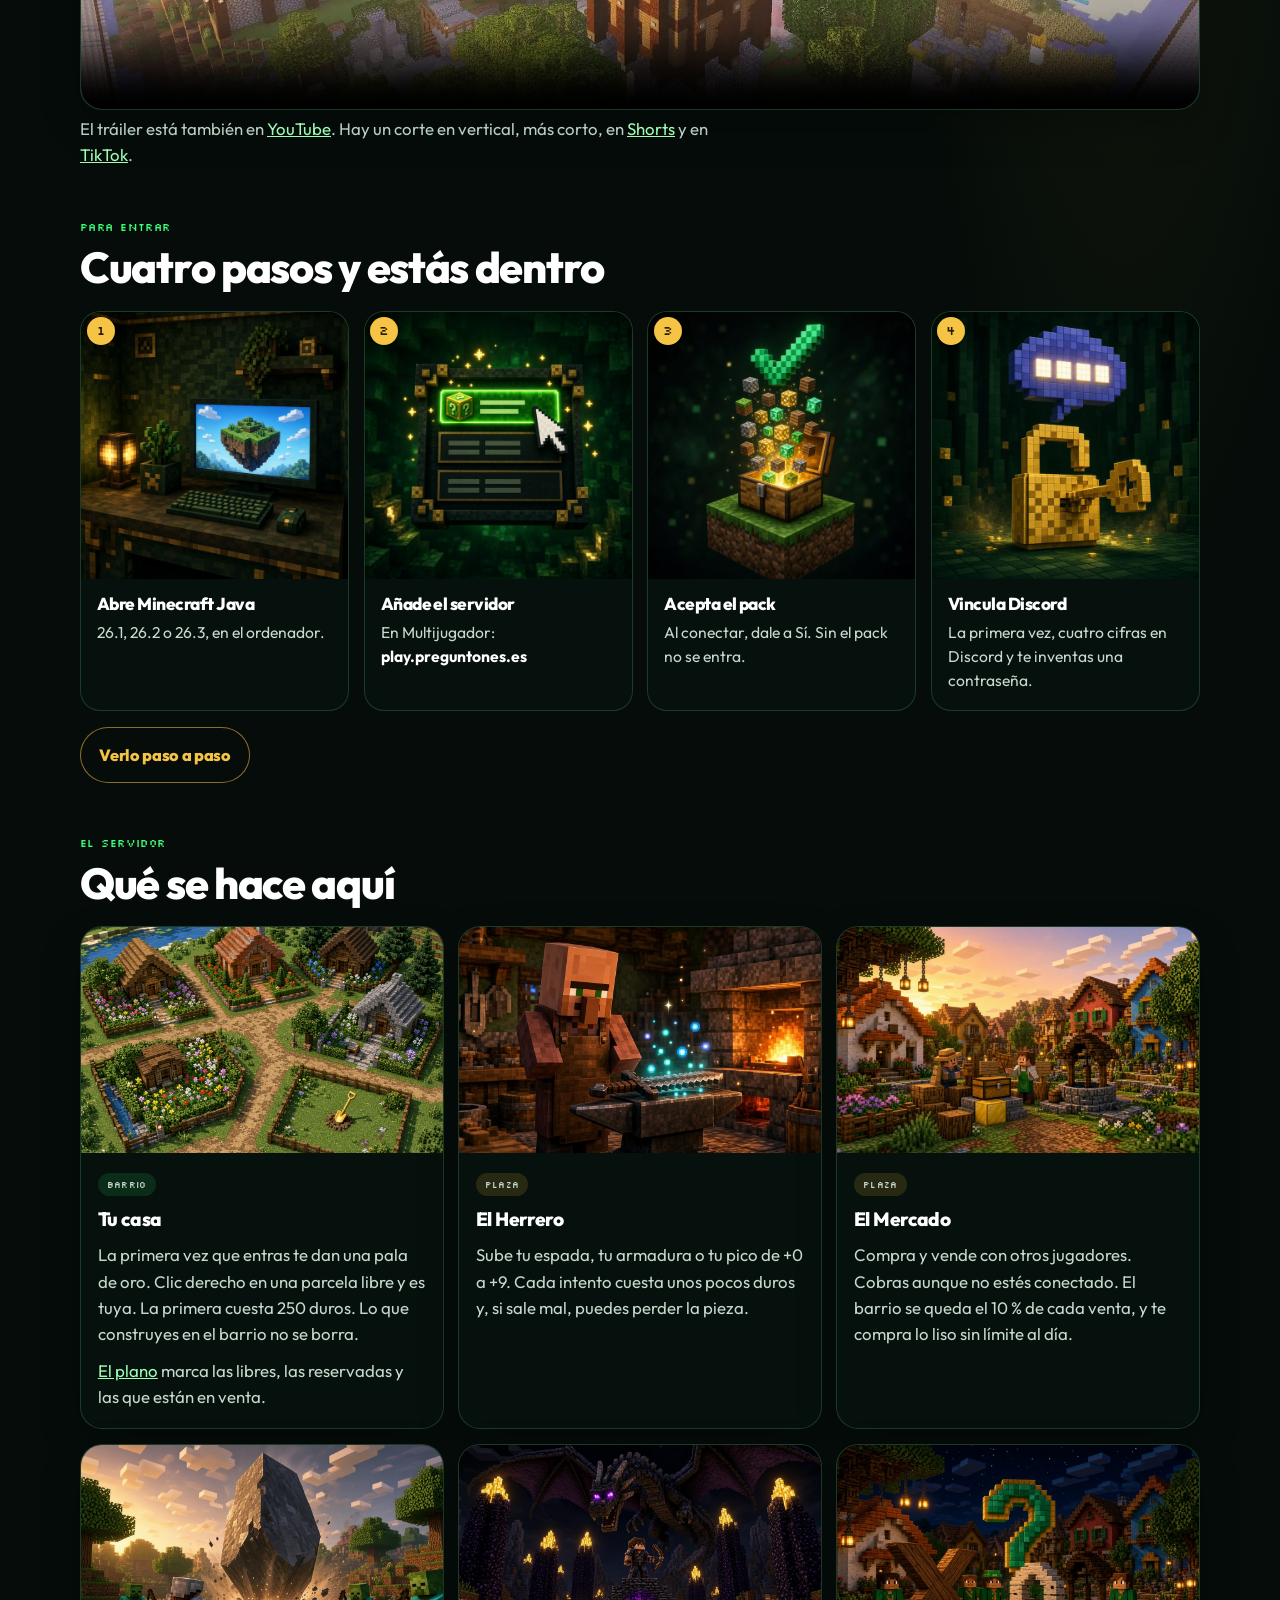
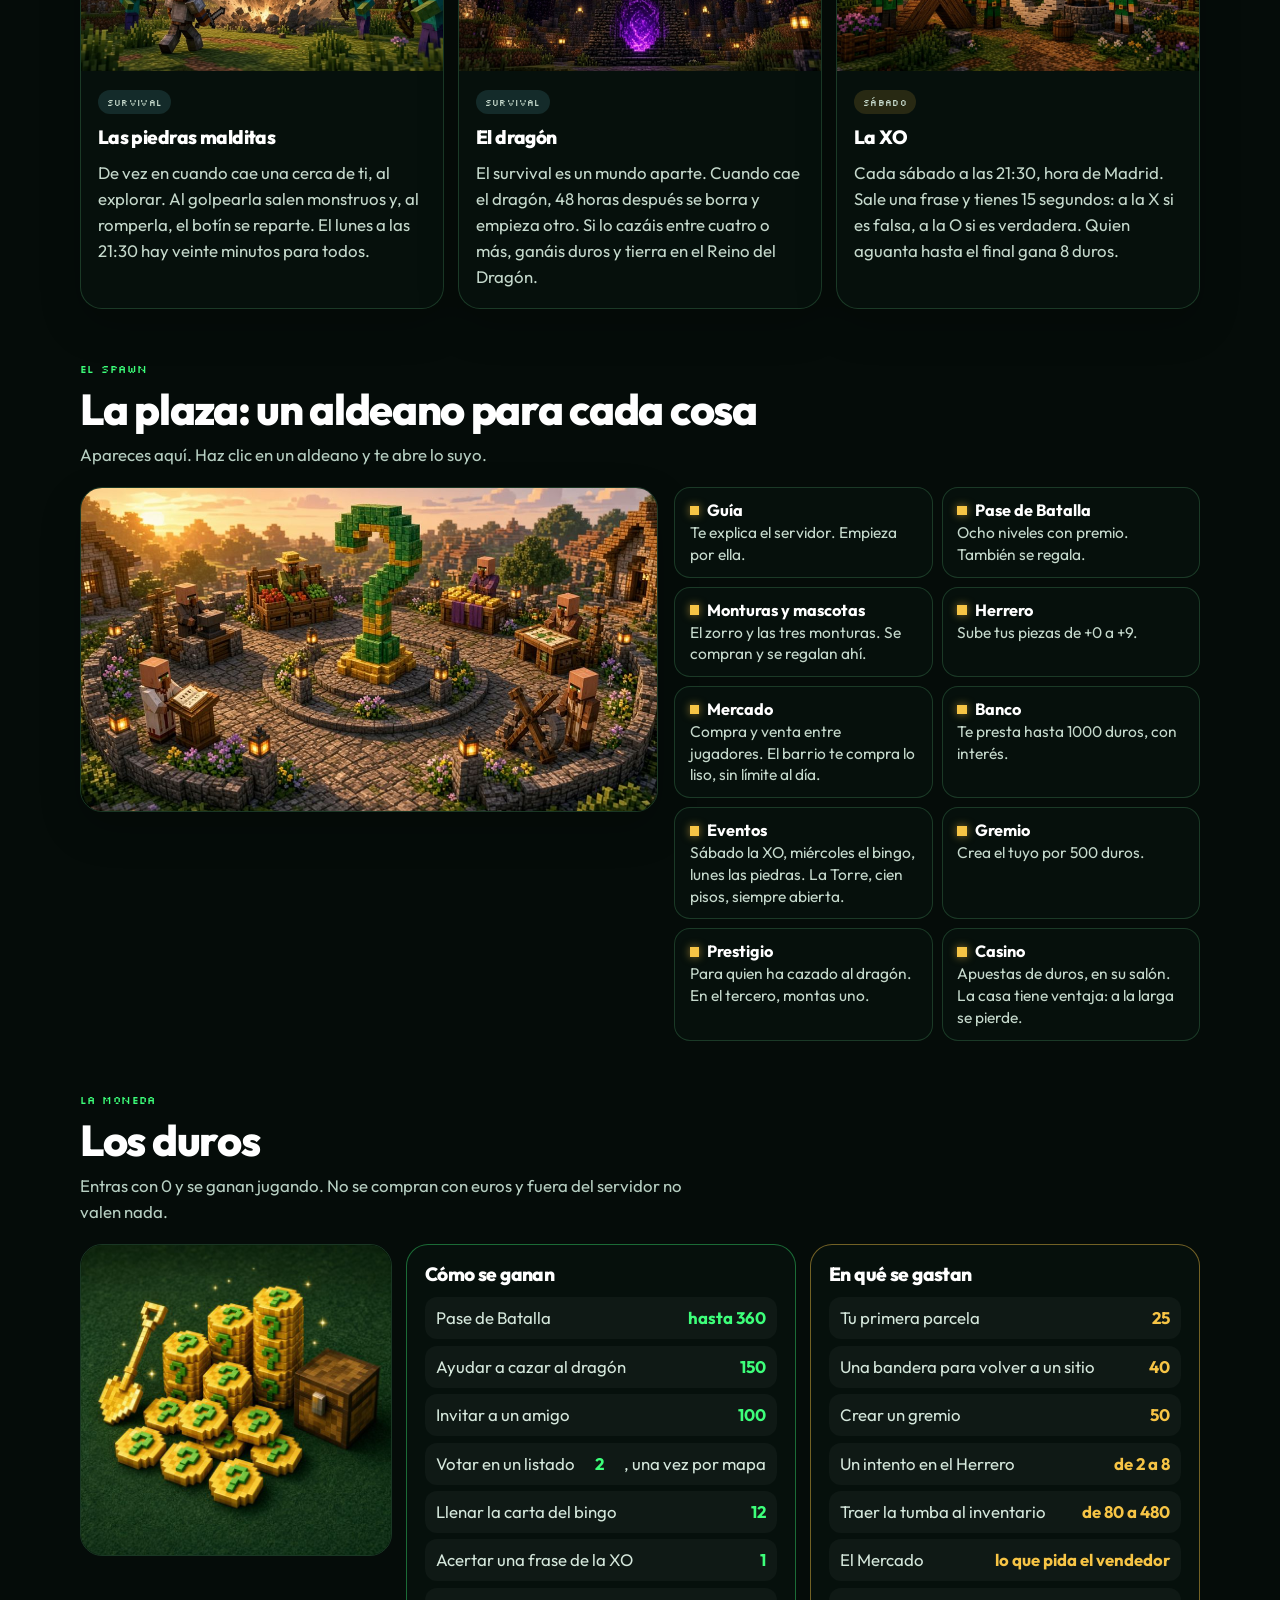
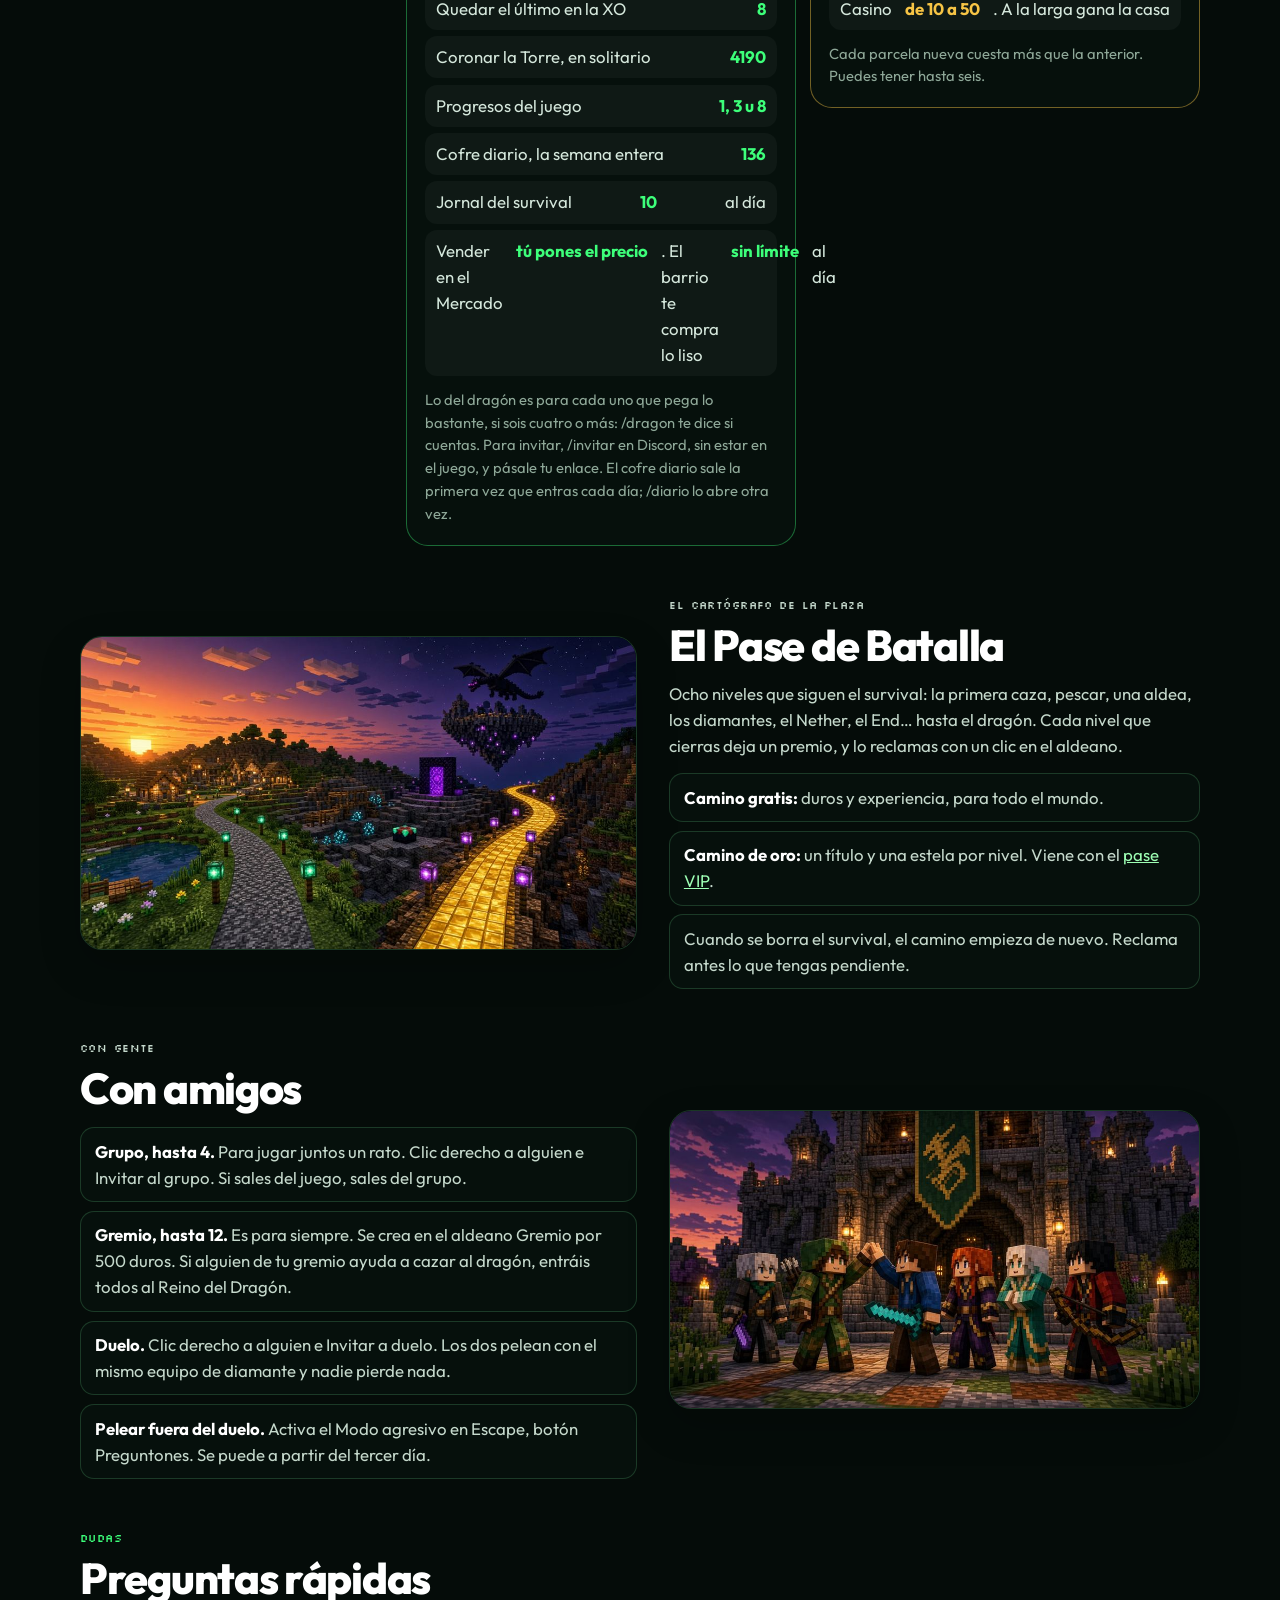
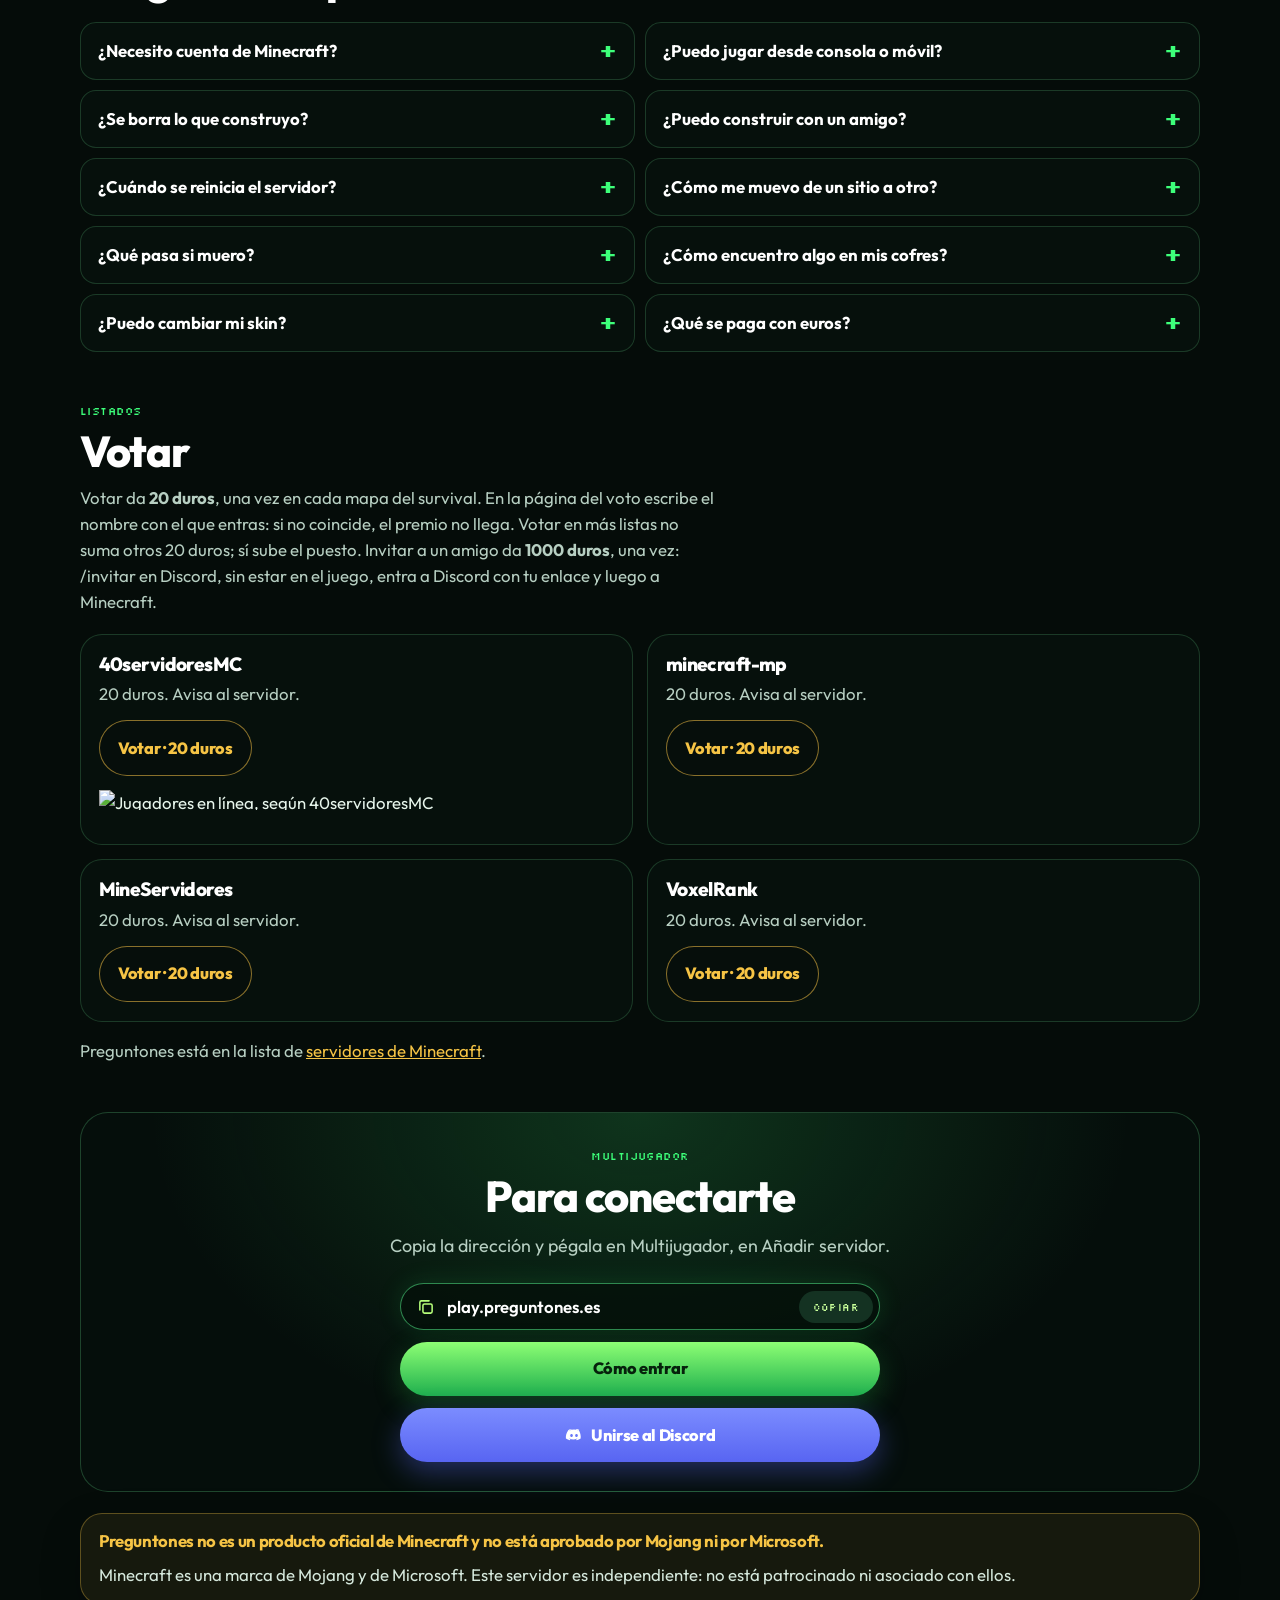
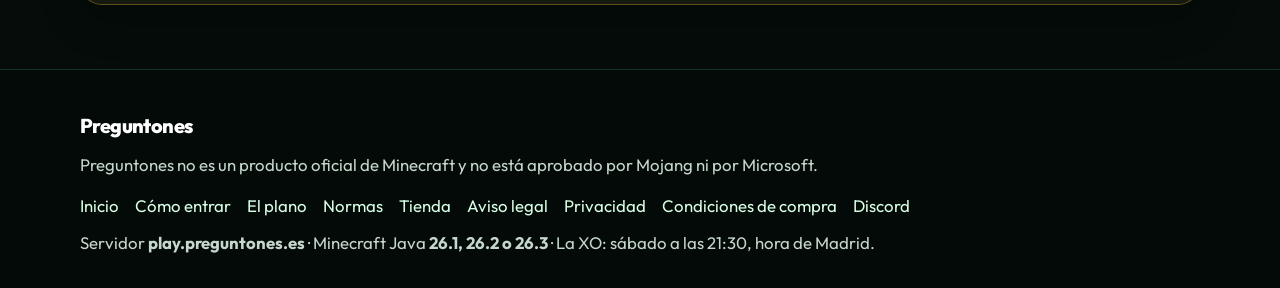
==== commit c84254a7: "Publica el trailer de 80 segundos, el short nuevo y la web con los duros por diez." ====
--- a/index.html
+++ b/index.html
@@ -53,15 +53,15 @@
     </section>
 
     <section class="seccion" aria-labelledby="el-video">
-      <p class="kicker">Un minuto</p>
+      <p class="kicker">El tráiler</p>
       <h2 class="titulo" id="el-video">La plaza, el barrio y el survival</h2>
       <p class="seccion-texto">La plaza donde apareces, el herrero, las parcelas y lo que hay fuera del barrio.</p>
       <figure class="trailer">
-        <video controls playsinline preload="metadata" width="1920" height="1080" poster="img/trailer.jpg">
-          <source src="video/preguntones-trailer.mp4" type="video/mp4">
+        <video controls playsinline preload="metadata" width="1920" height="1080" poster="img/trailer.jpg?v=2">
+          <source src="video/preguntones-trailer.mp4?v=2" type="video/mp4">
         </video>
       </figure>
-      <p class="seccion-texto">El mismo tráiler está en <a href="https://youtu.be/aAPYGEvnbO0">YouTube</a> y en <a href="https://www.youtube.com/shorts/HA6bkDSXJw4">Shorts</a>.</p>
+      <p class="seccion-texto">El tráiler está también en <a href="https://youtu.be/c2yRTFU8DyI">YouTube</a>. Hay un corte en vertical, más corto, en <a href="https://www.youtube.com/shorts/kSbcU1XrGAg">Shorts</a> y en <a href="https://www.tiktok.com/@preguntones.es/video/7710188277638171926">TikTok</a>.</p>
     </section>
 
     <section class="seccion" aria-labelledby="pasos">
@@ -109,7 +109,7 @@
           <div class="carta-cuerpo">
             <p class="chip">Barrio</p>
             <h3>Tu casa</h3>
-            <p>Al entrar te dan una pala de oro. Clic derecho en una parcela libre y es tuya. La primera cuesta 25 duros. Lo que construyes en el barrio no se borra.</p>
+            <p>La primera vez que entras te dan una pala de oro. Clic derecho en una parcela libre y es tuya. La primera cuesta 250 duros. Lo que construyes en el barrio no se borra.</p>
             <p><a href="plano.html">El plano</a> marca las libres, las reservadas y las que están en venta.</p>
           </div>
         </article>
@@ -126,7 +126,7 @@
           <div class="carta-cuerpo">
             <p class="chip chip-oro">Plaza</p>
             <h3>El Mercado</h3>
-            <p>Compra y vende con otros jugadores. Cobras aunque no estés conectado. El barrio se queda el 10 % de cada venta.</p>
+            <p>Compra y vende con otros jugadores. Cobras aunque no estés conectado. El barrio se queda el 10 % de cada venta, y te compra lo liso sin límite al día.</p>
           </div>
         </article>
         <article class="carta">
@@ -167,10 +167,10 @@
           <li><strong>Pase de Batalla</strong> Ocho niveles con premio. También se regala.</li>
           <li><strong>Monturas y mascotas</strong> El zorro y las tres monturas. Se compran y se regalan ahí.</li>
           <li><strong>Herrero</strong> Sube tus piezas de +0 a +9.</li>
-          <li><strong>Mercado</strong> Compra y venta entre jugadores.</li>
-          <li><strong>Banco</strong> Te presta hasta 100 duros, con interés.</li>
+          <li><strong>Mercado</strong> Compra y venta entre jugadores. El barrio te compra lo liso, sin límite al día.</li>
+          <li><strong>Banco</strong> Te presta hasta 1000 duros, con interés.</li>
           <li><strong>Eventos</strong> Sábado la XO, miércoles el bingo, lunes las piedras. La Torre, cien pisos, siempre abierta.</li>
-          <li><strong>Gremio</strong> Crea el tuyo por 50 duros.</li>
+          <li><strong>Gremio</strong> Crea el tuyo por 500 duros.</li>
           <li><strong>Prestigio</strong> Para quien ha cazado al dragón. En el tercero, montas uno.</li>
           <li><strong>Casino</strong> Apuestas de duros, en su salón. La casa tiene ventaja: a la larga se pierde.</li>
         </ul>
@@ -191,14 +191,15 @@
             <li>Invitar a un amigo <b>100</b></li>
             <li>Votar en un listado <b>2</b>, una vez por mapa</li>
             <li>Llenar la carta del bingo <b>12</b></li>
-            <li>Ganar la XO <b>8</b></li>
-            <li>Coronar la Torre, en solitario <b>113</b></li>
+            <li>Acertar una frase de la XO <b>1</b></li>
+            <li>Quedar el último en la XO <b>8</b></li>
+            <li>Coronar la Torre, en solitario <b>4190</b></li>
             <li>Progresos del juego <b>1, 3 u 8</b></li>
             <li>Cofre diario, la semana entera <b>136</b></li>
             <li>Jornal del survival <b>10</b> al día</li>
-            <li>Vender en el Mercado <b>tú pones el precio</b></li>
+            <li>Vender en el Mercado <b>tú pones el precio</b>. El barrio te compra lo liso <b>sin límite</b> al día</li>
           </ul>
-          <p class="nota">Lo del dragón es para cada uno que pega lo bastante, si sois cuatro o más: /dragon te dice si cuentas. Para invitar, escribe /invitar y pásale tu enlace. El cofre diario sale la primera vez que entras cada día; /diario lo abre otra vez.</p>
+          <p class="nota">Lo del dragón es para cada uno que pega lo bastante, si sois cuatro o más: /dragon te dice si cuentas. Para invitar, /invitar en Discord, sin estar en el juego, y pásale tu enlace. El cofre diario sale la primera vez que entras cada día; /diario lo abre otra vez.</p>
         </div>
         <div class="cuenta cuenta-gasta">
           <h3>En qué se gastan</h3>
@@ -207,9 +208,9 @@
             <li>Una bandera para volver a un sitio <b>40</b></li>
             <li>Crear un gremio <b>50</b></li>
             <li>Un intento en el Herrero <b>de 2 a 8</b></li>
-            <li>Traer la tumba al inventario <b>de 8 a 48</b></li>
+            <li>Traer la tumba al inventario <b>de 80 a 480</b></li>
             <li>El Mercado <b>lo que pida el vendedor</b></li>
-            <li>Casino <b>de 1 a 5</b>. A la larga gana la casa</li>
+            <li>Casino <b>de 10 a 50</b>. A la larga gana la casa</li>
           </ul>
           <p class="nota">Cada parcela nueva cuesta más que la anterior. Puedes tener hasta seis.</p>
         </div>
@@ -240,7 +241,7 @@
           <h2 class="titulo" id="amigos">Con amigos</h2>
           <ul class="lista-corta">
             <li><strong>Grupo, hasta 4.</strong> Para jugar juntos un rato. Clic derecho a alguien e Invitar al grupo. Si sales del juego, sales del grupo.</li>
-            <li><strong>Gremio, hasta 12.</strong> Es para siempre. Se crea en el aldeano Gremio por 50 duros. Si alguien de tu gremio ayuda a cazar al dragón, entráis todos al Reino del Dragón.</li>
+            <li><strong>Gremio, hasta 12.</strong> Es para siempre. Se crea en el aldeano Gremio por 500 duros. Si alguien de tu gremio ayuda a cazar al dragón, entráis todos al Reino del Dragón.</li>
             <li><strong>Duelo.</strong> Clic derecho a alguien e Invitar a duelo. Los dos pelean con el mismo equipo de diamante y nadie pierde nada.</li>
             <li><strong>Pelear fuera del duelo.</strong> Activa el Modo agresivo en Escape, botón Preguntones. Se puede a partir del tercer día.</li>
           </ul>
@@ -278,7 +279,7 @@
         </details>
         <details class="pregunta">
           <summary>¿Qué pasa si muero?</summary>
-          <div><p>Tus cosas se quedan en una tumba con tu nombre que solo abres tú. Al reaparecer puedes volver al sitio gratis, o pagar de 8 a 48 duros para que la tumba entre en el inventario sin ir a buscarla.</p></div>
+          <div><p>Tus cosas se quedan en una tumba con tu nombre que solo abres tú. Al reaparecer puedes volver al sitio gratis, o pagar de 80 a 480 duros para que la tumba entre en el inventario sin ir a buscarla.</p></div>
         </details>
         <details class="pregunta">
           <summary>¿Cómo encuentro algo en mis cofres?</summary>
@@ -298,29 +299,29 @@
     <section class="seccion" aria-labelledby="votar">
       <p class="kicker">Listados</p>
       <h2 class="titulo" id="votar">Votar</h2>
-      <p class="seccion-texto">Votar da <strong>2 duros</strong>, una vez en cada mapa del survival. En la página del voto escribe el nombre con el que entras: si no coincide, el premio no llega. Votar en más listas no suma otros 2 duros; sí sube el puesto. Invitar a un amigo da <strong>100 duros</strong>, una vez: /invitar, entra a Discord con tu enlace y luego a Minecraft.</p>
+      <p class="seccion-texto">Votar da <strong>20 duros</strong>, una vez en cada mapa del survival. En la página del voto escribe el nombre con el que entras: si no coincide, el premio no llega. Votar en más listas no suma otros 20 duros; sí sube el puesto. Invitar a un amigo da <strong>1000 duros</strong>, una vez: /invitar en Discord, sin estar en el juego, entra a Discord con tu enlace y luego a Minecraft.</p>
       <ul class="votos-lista">
         <li class="voto">
           <h3>40servidoresMC</h3>
-          <p>2 duros. Avisa al servidor.</p>
-          <a class="boton boton-linea" href="https://www.40servidoresmc.es/preguntones-es-minecraft/votar">Votar · 2 duros</a>
+          <p>20 duros. Avisa al servidor.</p>
+          <a class="boton boton-linea" href="https://www.40servidoresmc.es/preguntones-es-minecraft/votar">Votar · 20 duros</a>
           <img class="voto-badge" src="https://www.40servidoresmc.es/api/badge/preguntones-es-minecraft" alt="Jugadores en línea, según 40servidoresMC" width="350" height="20">
         </li>
         <li class="voto">
           <h3>minecraft-mp</h3>
-          <p>2 duros. Avisa al servidor.</p>
-          <a class="boton boton-linea" href="https://minecraft-mp.com/server/366981/vote/">Votar · 2 duros</a>
-          <iframe class="voto-marco" title="Votar en minecraft-mp y ganar 2 duros" src="https://minecraft-mp.com/embed/?id=366981&amp;type=votes&amp;size=normal" width="290" height="35" loading="lazy"></iframe>
+          <p>20 duros. Avisa al servidor.</p>
+          <a class="boton boton-linea" href="https://minecraft-mp.com/server/366981/vote/">Votar · 20 duros</a>
+          <iframe class="voto-marco" title="Votar en minecraft-mp y ganar 20 duros" src="https://minecraft-mp.com/embed/?id=366981&amp;type=votes&amp;size=normal" width="290" height="35" loading="lazy"></iframe>
         </li>
         <li class="voto">
           <h3>MineServidores</h3>
-          <p>2 duros. Avisa al servidor.</p>
-          <a class="boton boton-linea" href="https://mineservidores.com/servidor/preguntones/votar">Votar · 2 duros</a>
+          <p>20 duros. Avisa al servidor.</p>
+          <a class="boton boton-linea" href="https://mineservidores.com/servidor/preguntones/votar">Votar · 20 duros</a>
         </li>
         <li class="voto">
           <h3>VoxelRank</h3>
-          <p>2 duros. Avisa al servidor.</p>
-          <a class="boton boton-linea" href="https://voxelrank.com/vote/17225-preguntones">Votar · 2 duros</a>
+          <p>20 duros. Avisa al servidor.</p>
+          <a class="boton boton-linea" href="https://voxelrank.com/vote/17225-preguntones">Votar · 20 duros</a>
         </li>
       </ul>
       <p class="seccion-texto votos-nota">Preguntones está en la lista de <a href="https://www.40servidoresmc.es/">servidores de Minecraft</a>.</p>
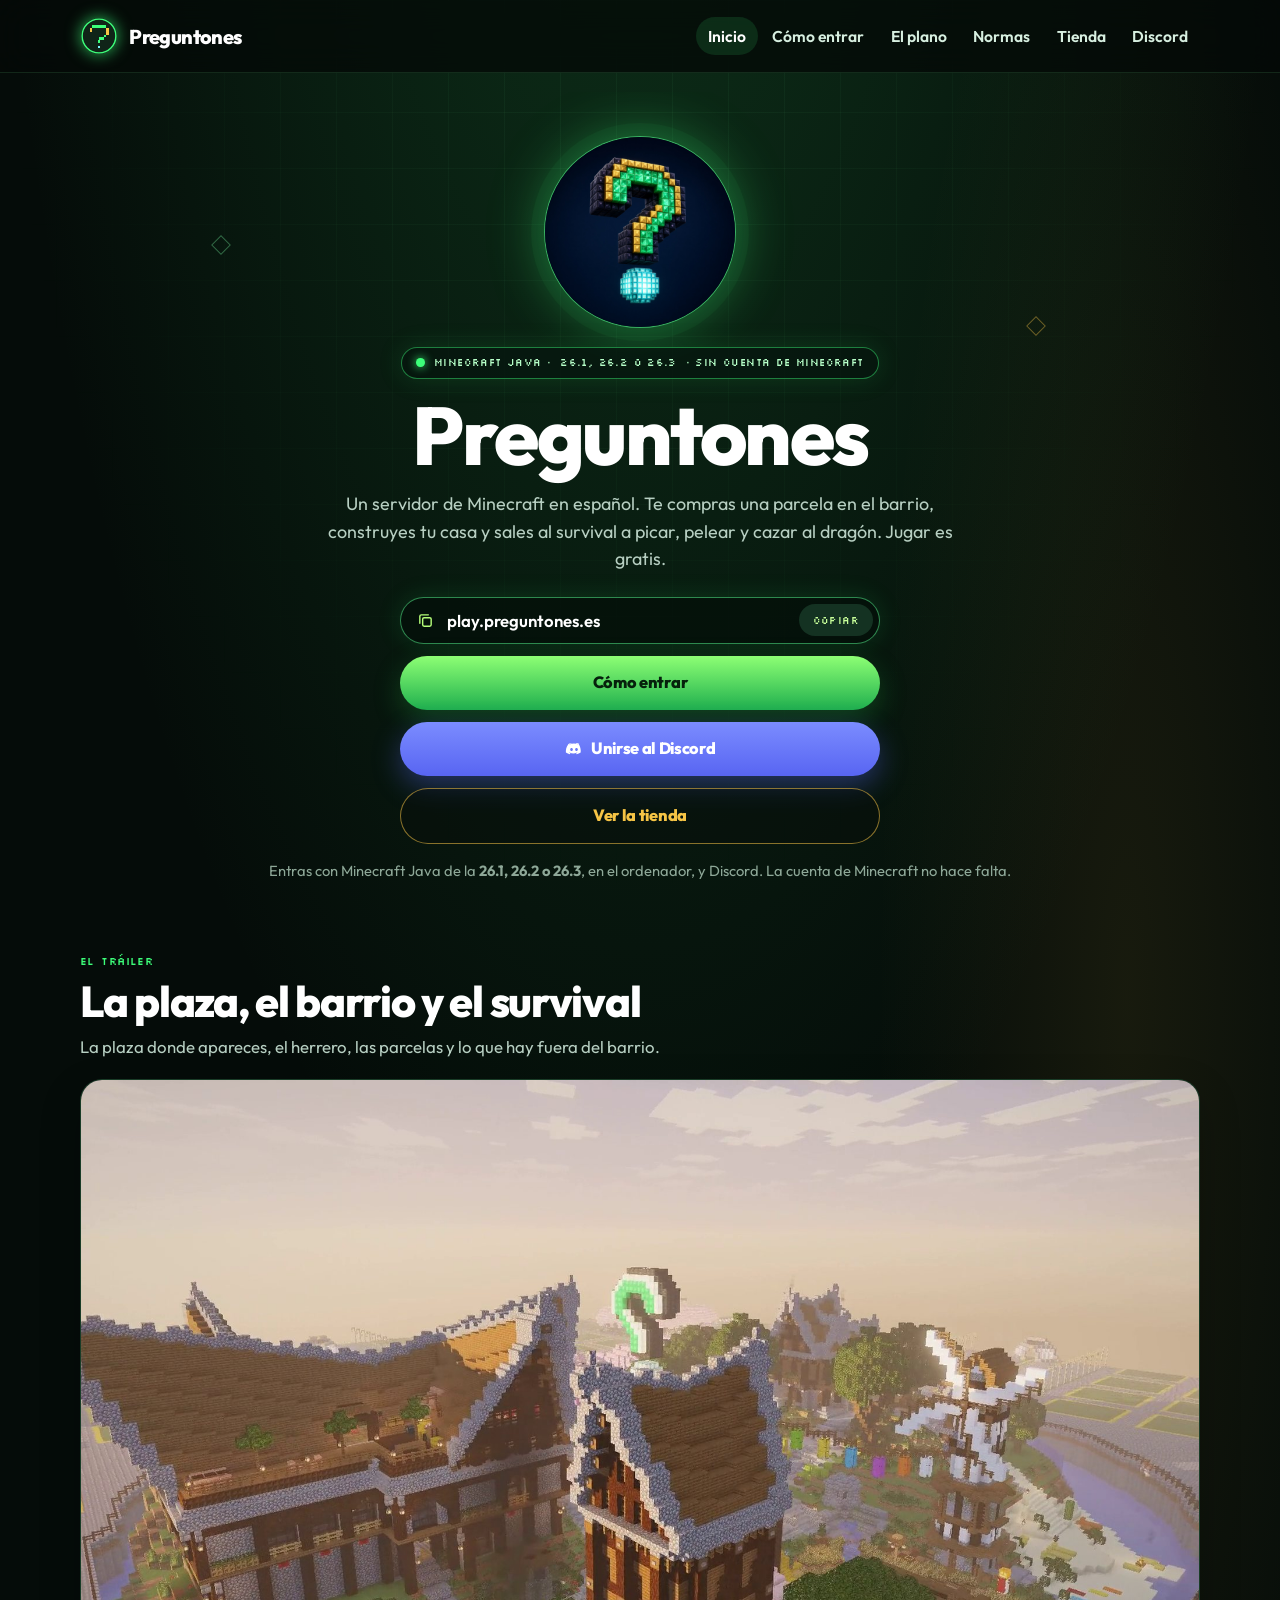
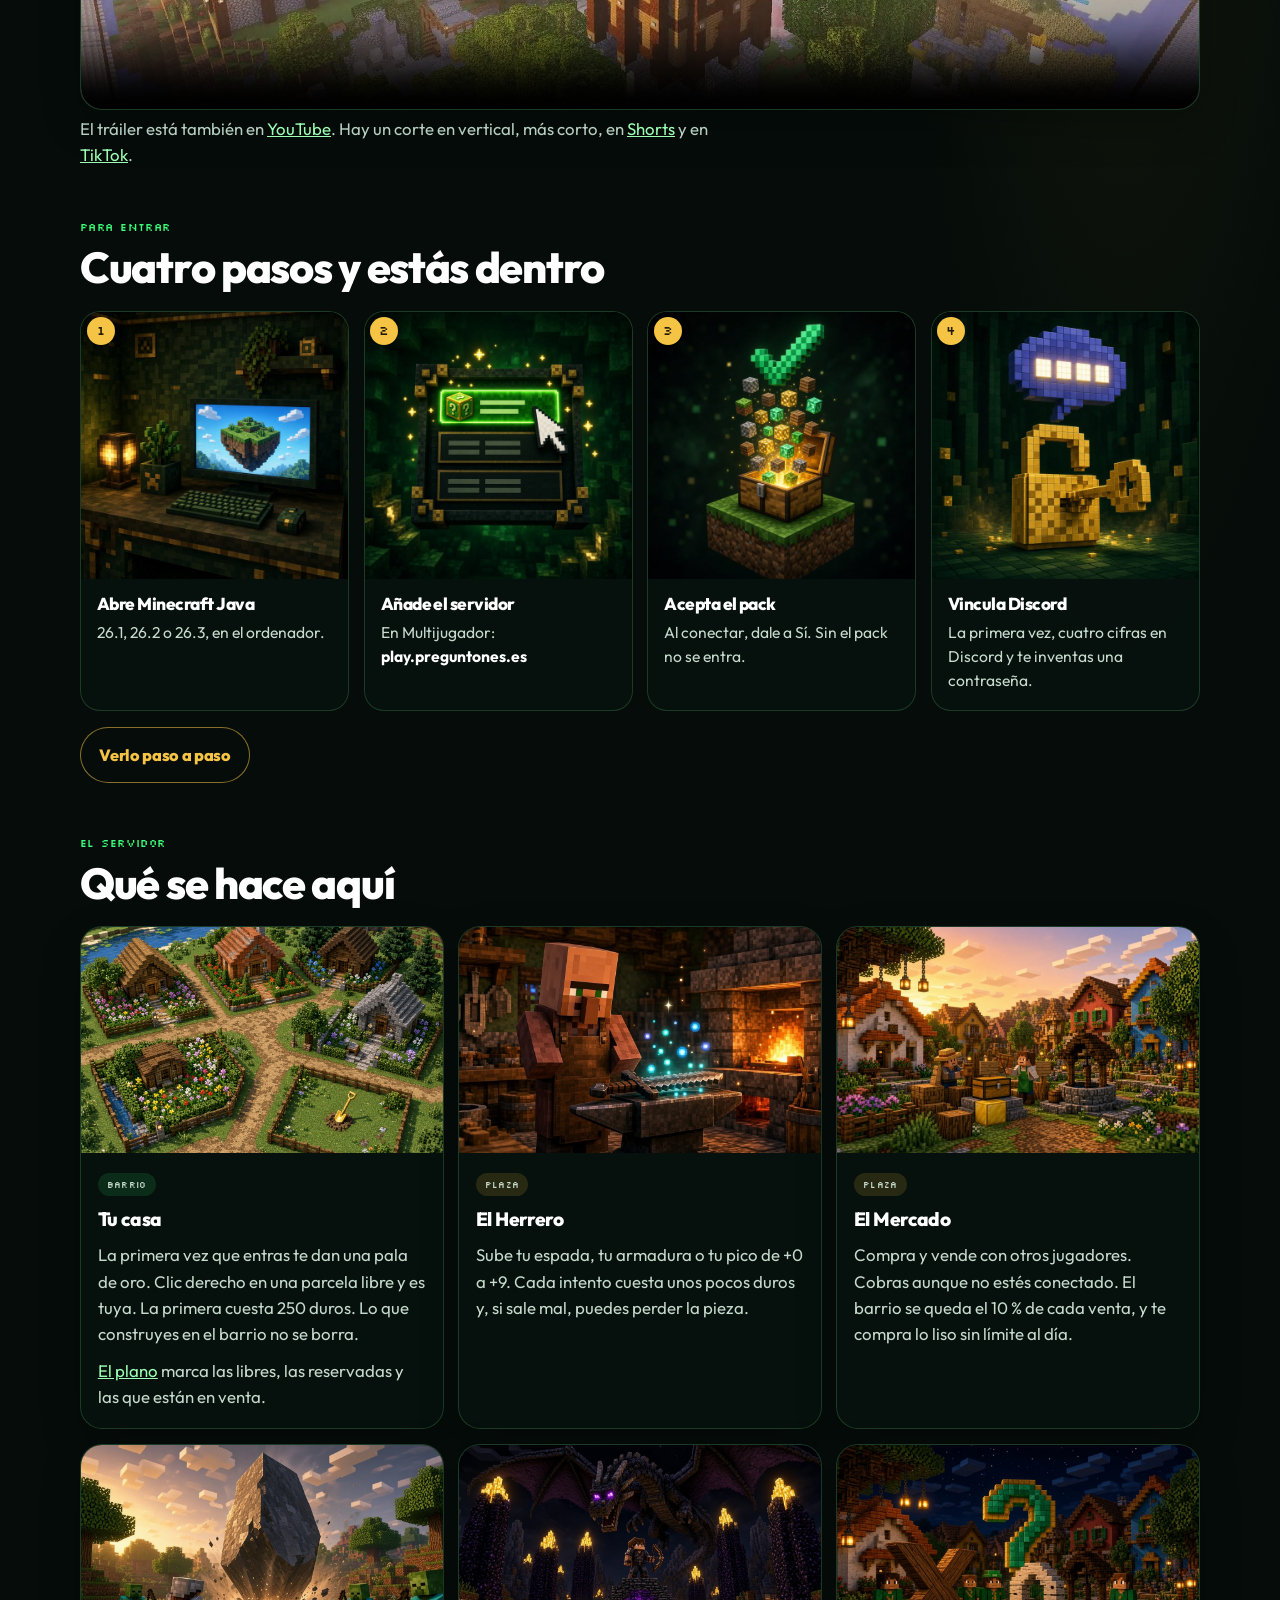
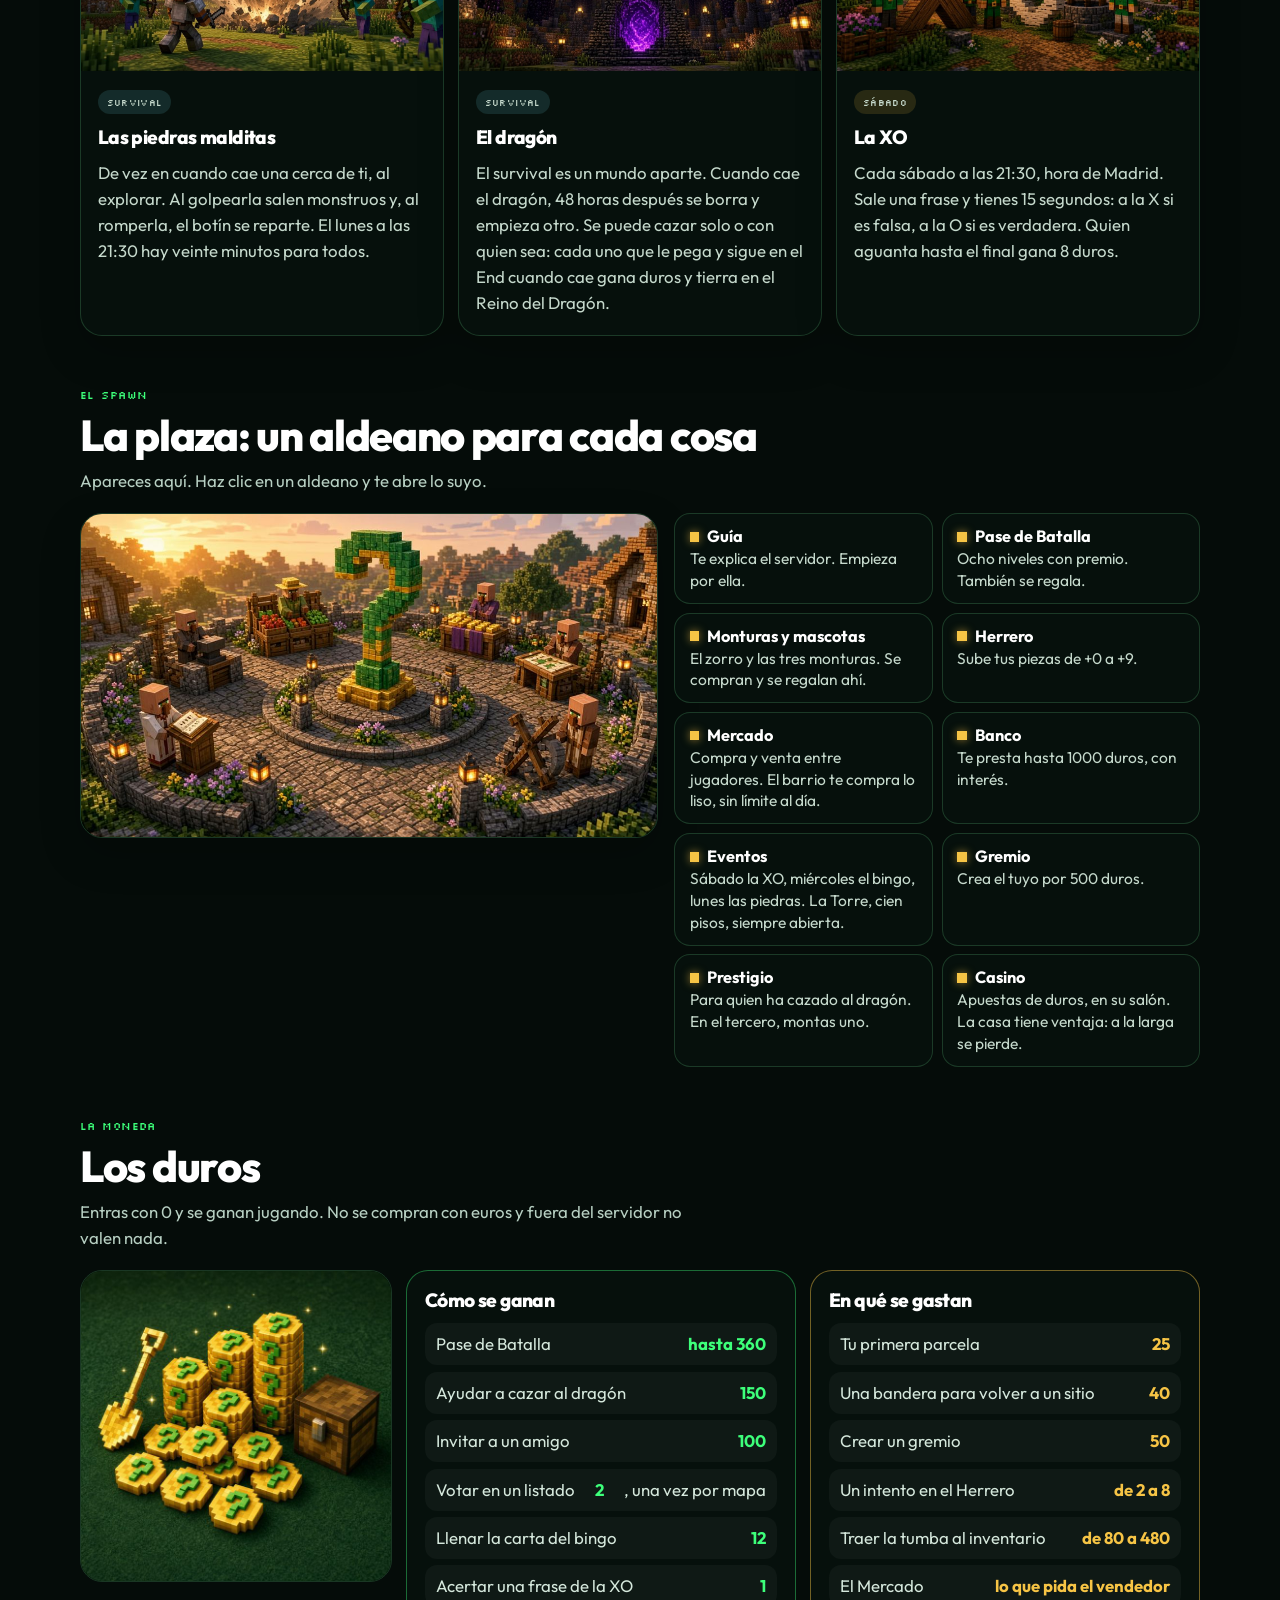
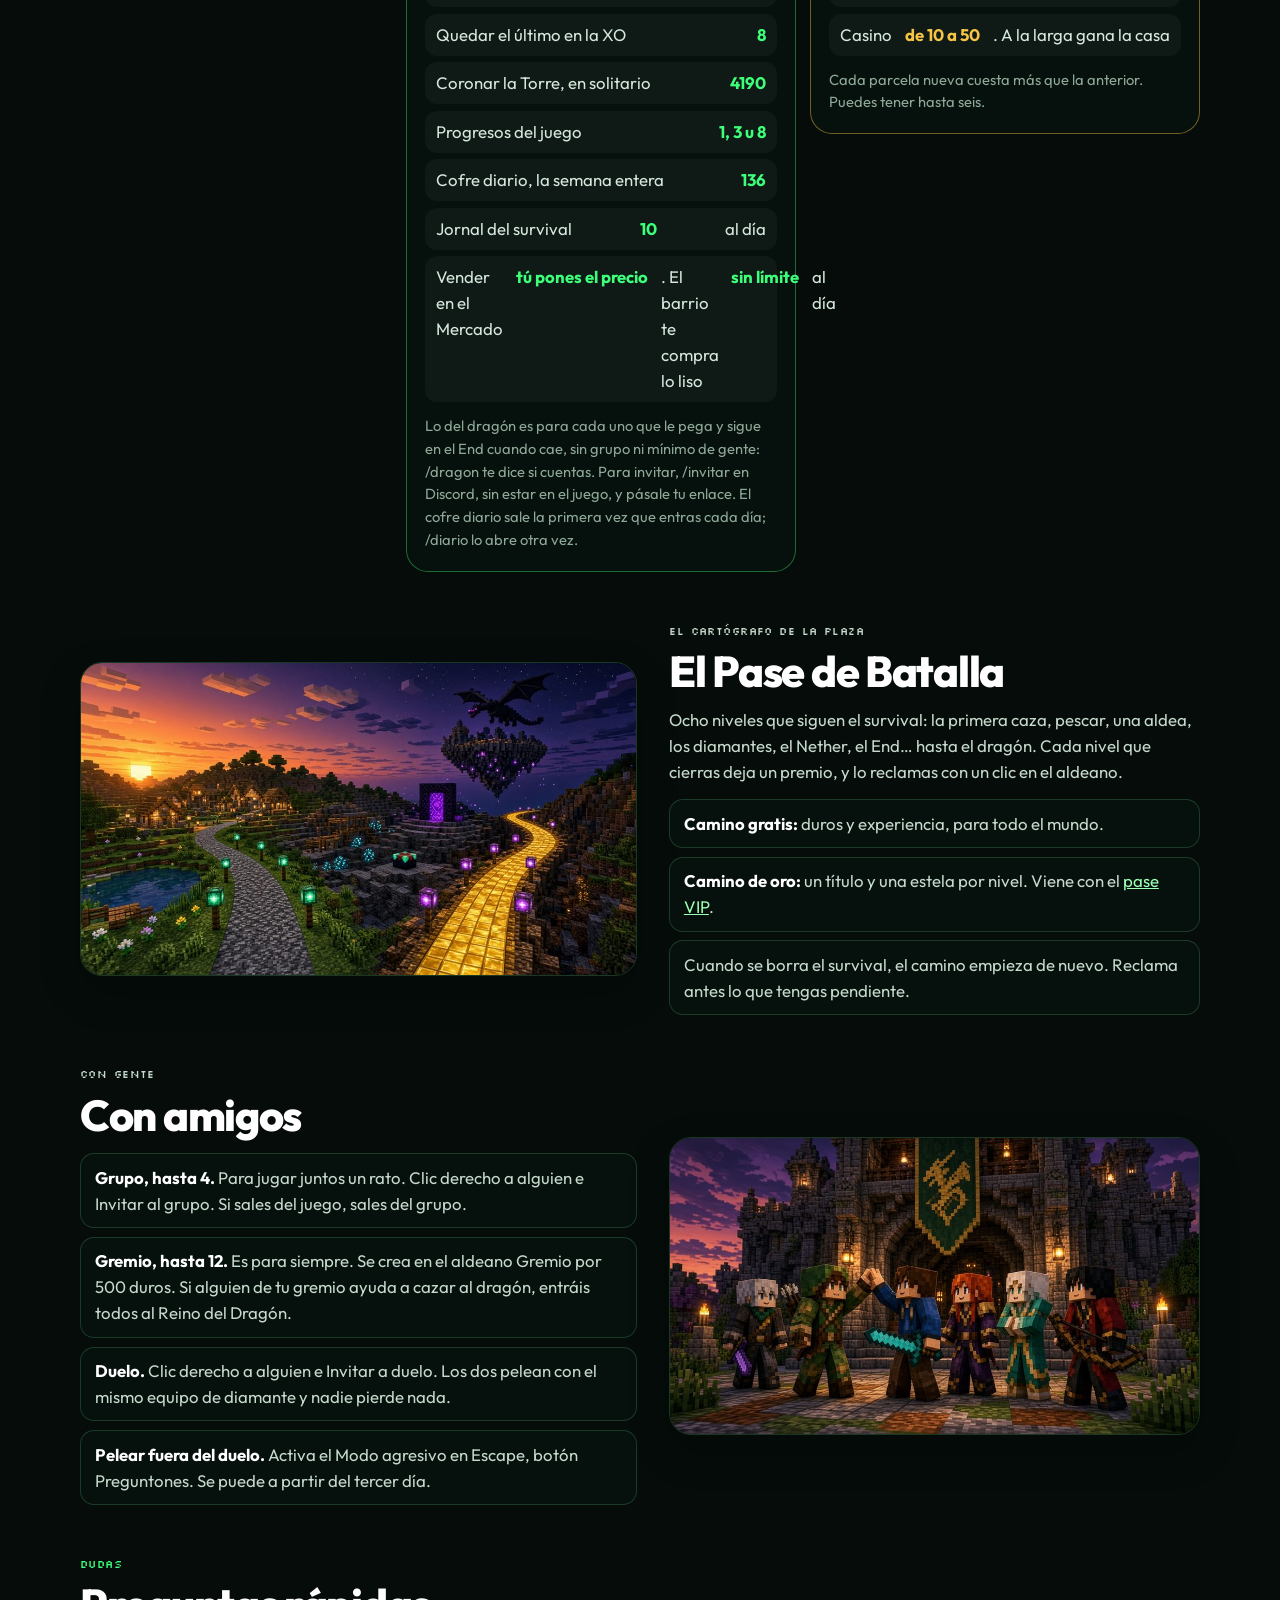
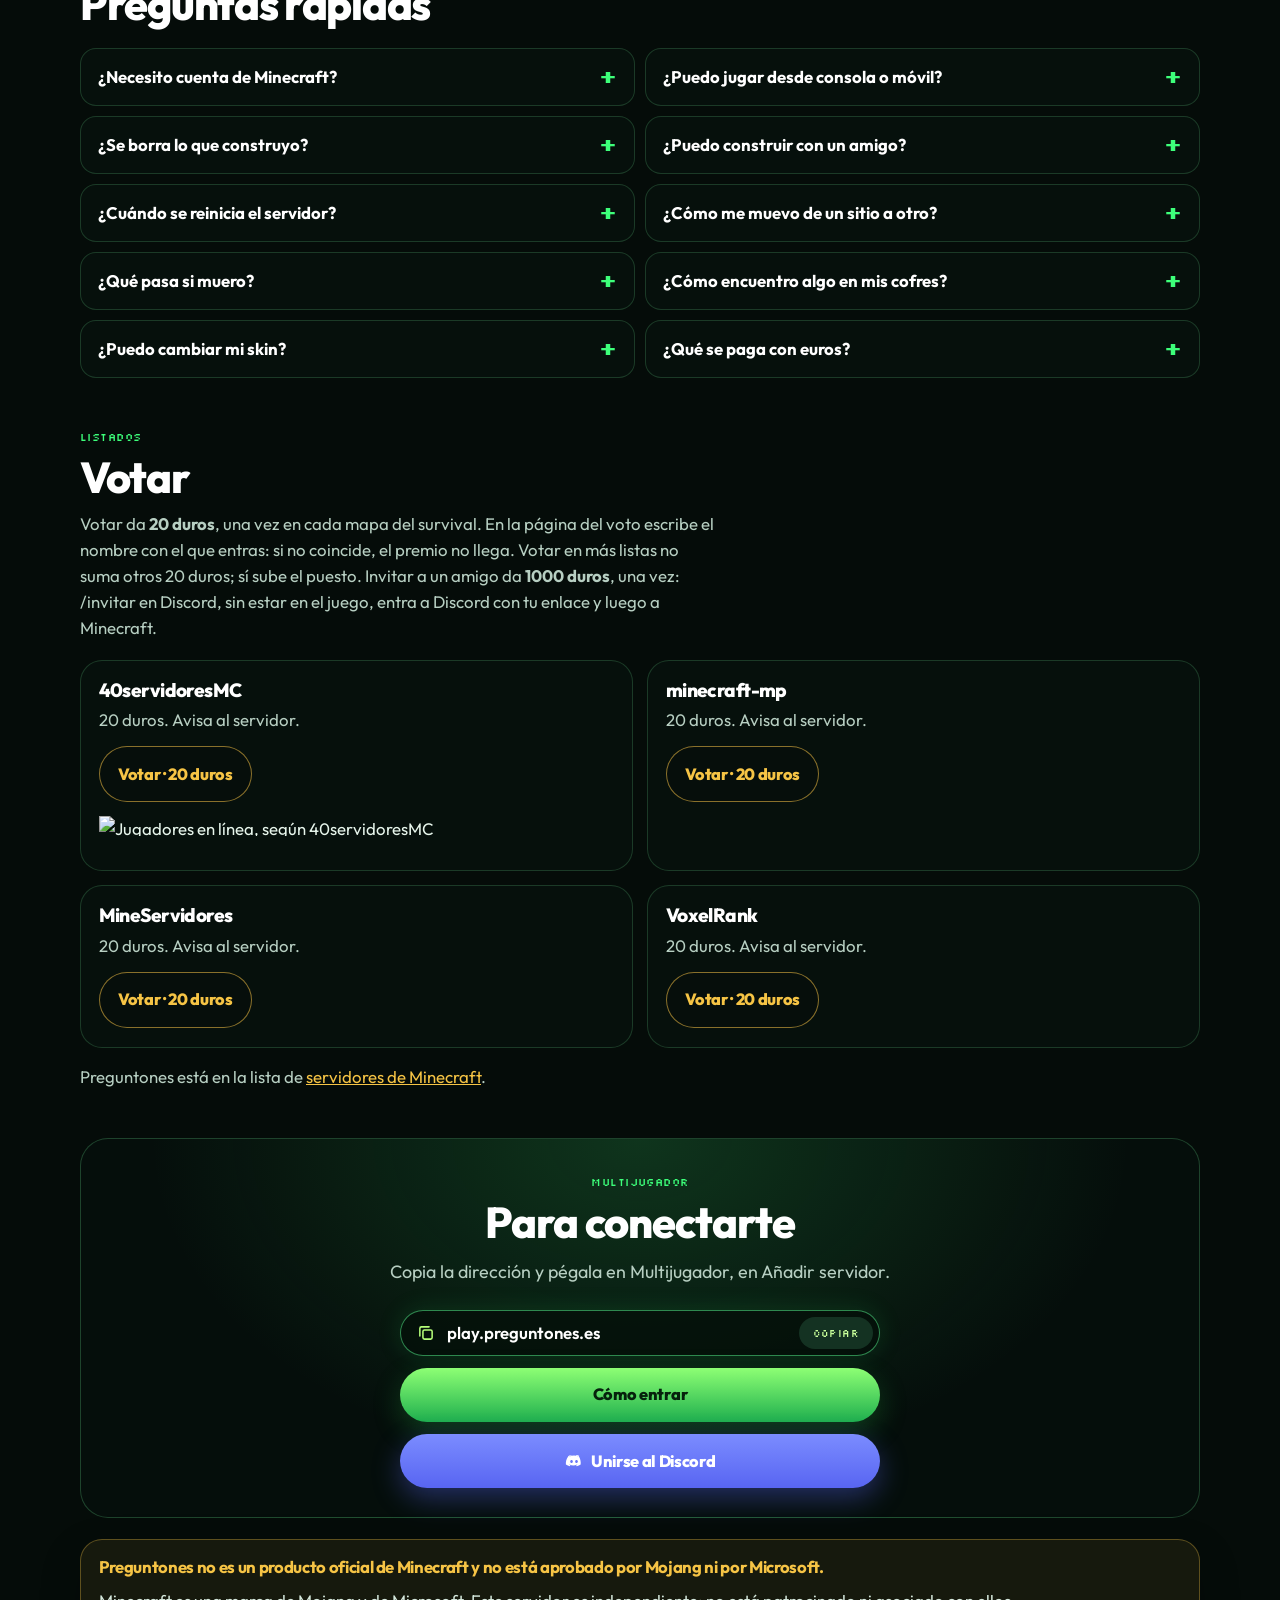
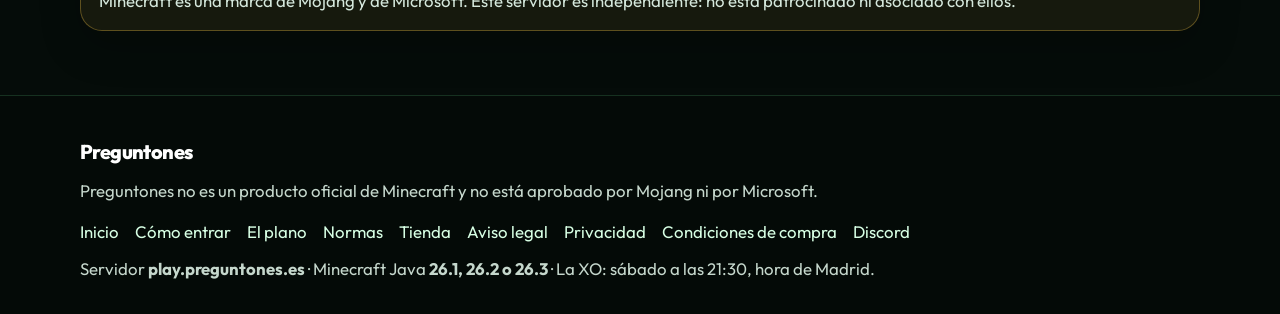
==== commit a5a416d2: "Publica el pack v22 (tarot y Doch) y la web del dragon sin grupo. Co-Authored-By: Claude Opus 5.5 <n" ====
--- a/index.html
+++ b/index.html
@@ -142,7 +142,7 @@
           <div class="carta-cuerpo">
             <p class="chip chip-cielo">Survival</p>
             <h3>El dragón</h3>
-            <p>El survival es un mundo aparte. Cuando cae el dragón, 48 horas después se borra y empieza otro. Si lo cazáis entre cuatro o más, ganáis duros y tierra en el Reino del Dragón.</p>
+            <p>El survival es un mundo aparte. Cuando cae el dragón, 48 horas después se borra y empieza otro. Se puede cazar solo o con quien sea: cada uno que le pega y sigue en el End cuando cae gana duros y tierra en el Reino del Dragón.</p>
           </div>
         </article>
         <article class="carta">
@@ -199,7 +199,7 @@
             <li>Jornal del survival <b>10</b> al día</li>
             <li>Vender en el Mercado <b>tú pones el precio</b>. El barrio te compra lo liso <b>sin límite</b> al día</li>
           </ul>
-          <p class="nota">Lo del dragón es para cada uno que pega lo bastante, si sois cuatro o más: /dragon te dice si cuentas. Para invitar, /invitar en Discord, sin estar en el juego, y pásale tu enlace. El cofre diario sale la primera vez que entras cada día; /diario lo abre otra vez.</p>
+          <p class="nota">Lo del dragón es para cada uno que le pega y sigue en el End cuando cae, sin grupo ni mínimo de gente: /dragon te dice si cuentas. Para invitar, /invitar en Discord, sin estar en el juego, y pásale tu enlace. El cofre diario sale la primera vez que entras cada día; /diario lo abre otra vez.</p>
         </div>
         <div class="cuenta cuenta-gasta">
           <h3>En qué se gastan</h3>
